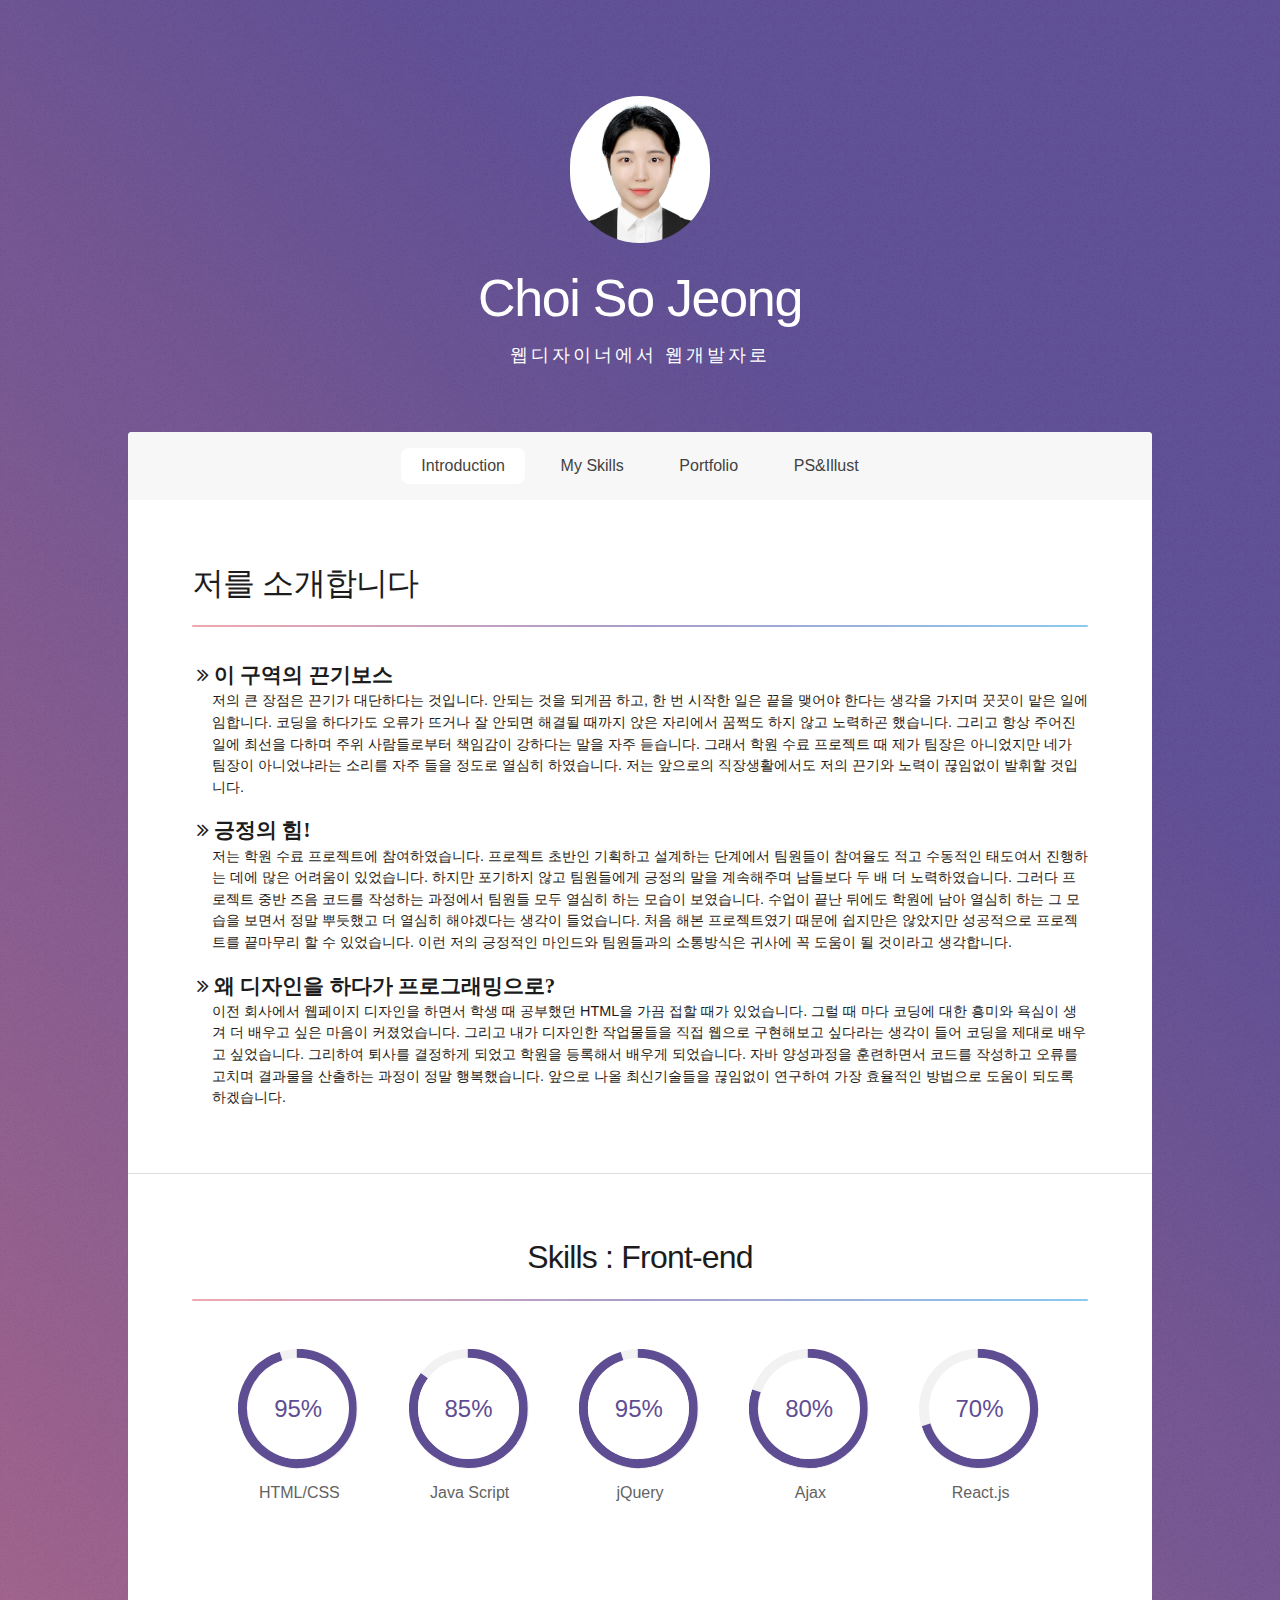
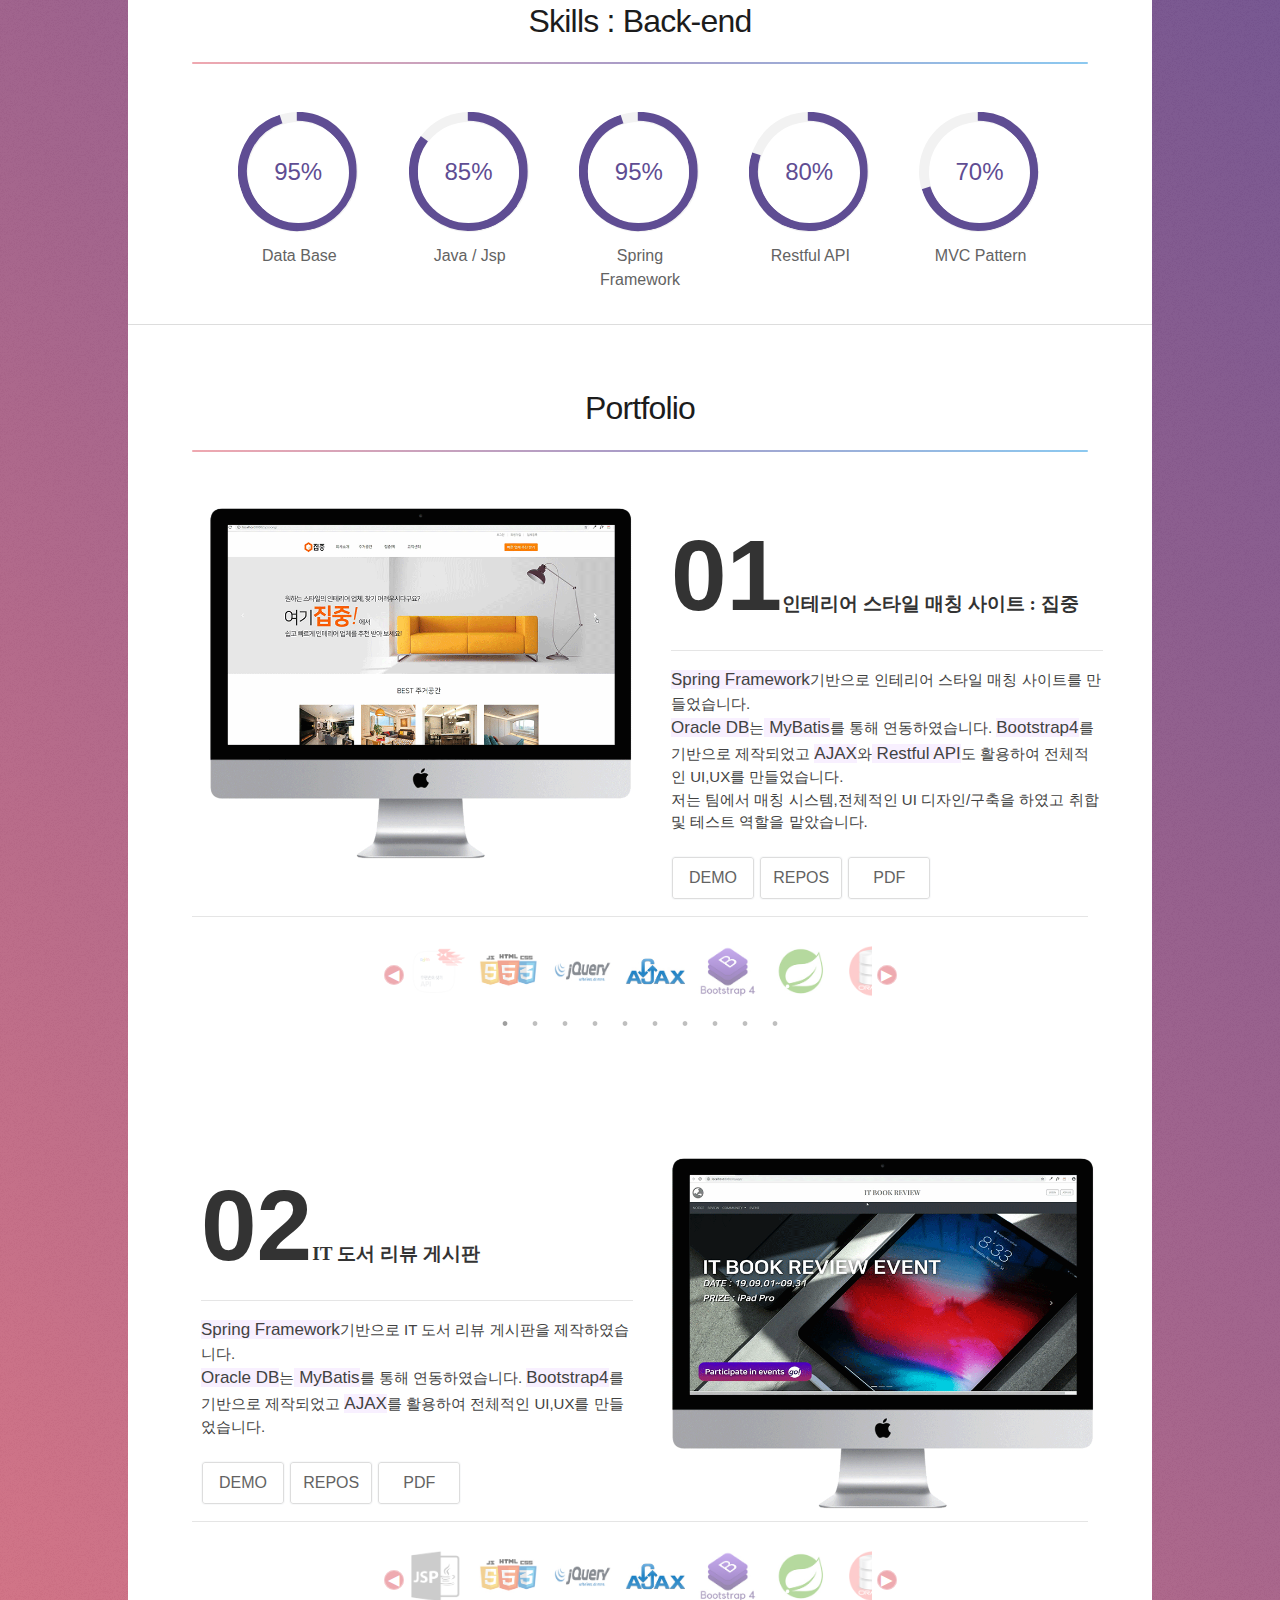
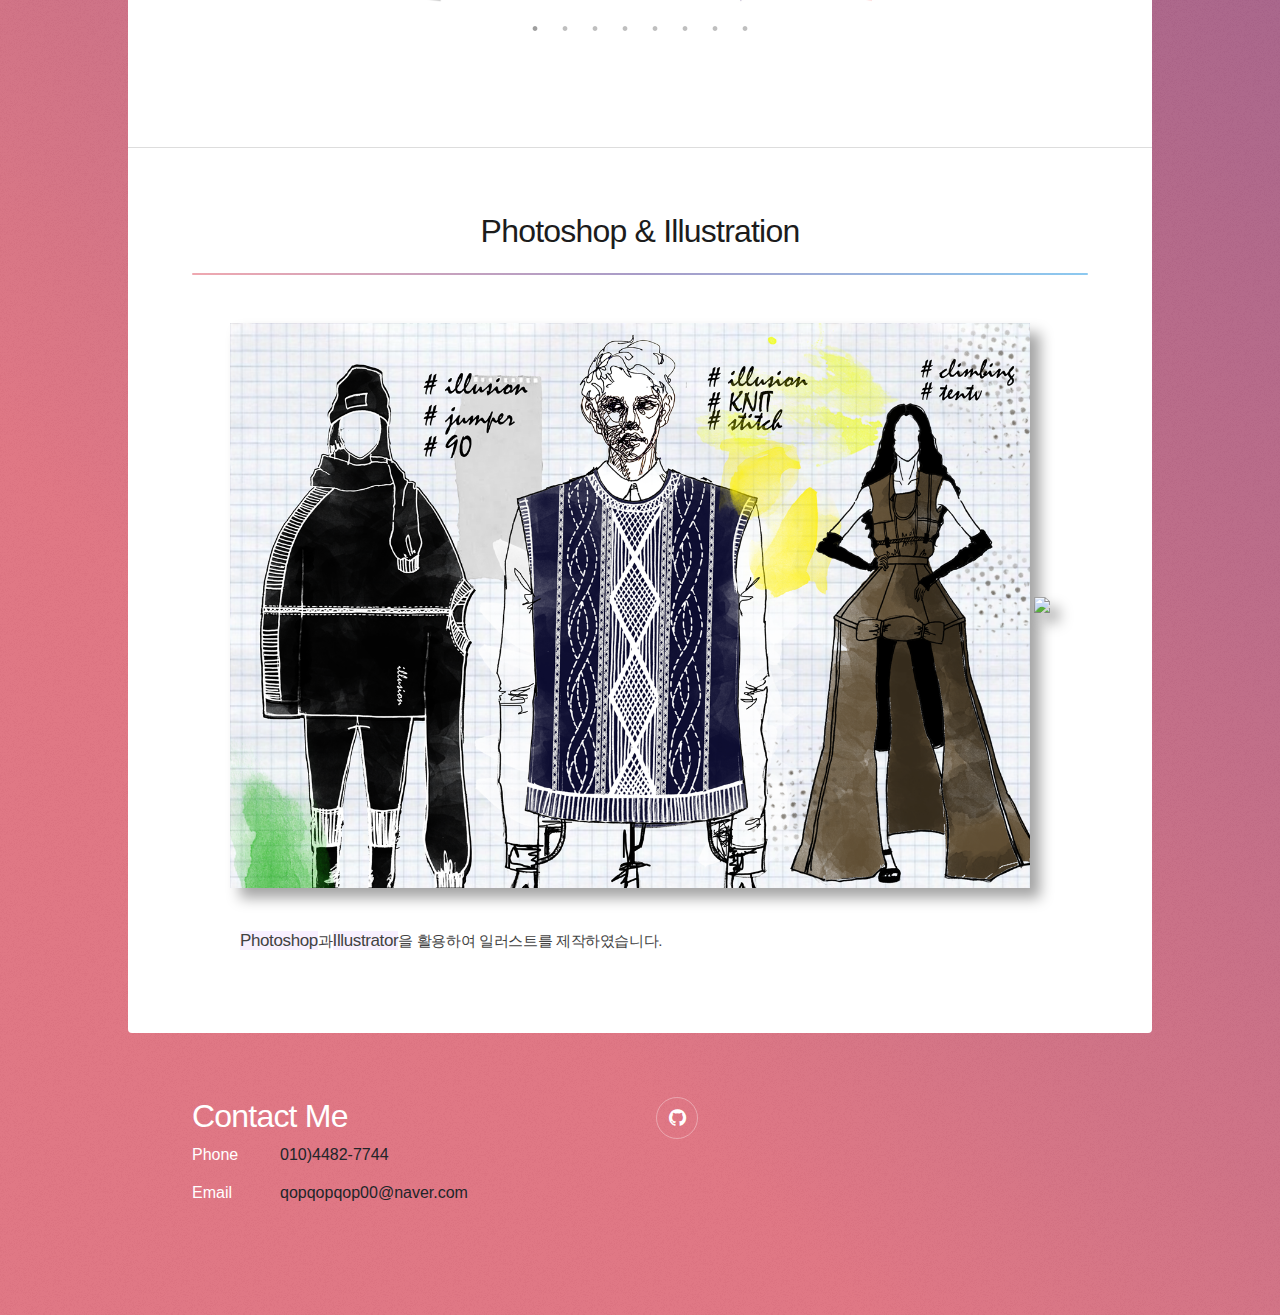
==== index.html @ e47fe2d4 "Update index.html" ====
<!DOCTYPE HTML>
<html>
	<head>
		<title>CSJ : Portfolio</title>
		<meta charset="utf-8" />
		<meta name="viewport" content="width=device-width, initial-scale=1" />
		<link rel="stylesheet" href="assets/css/main.css" />
		<link rel="stylesheet" href="assets/css/circle.css" />
	    <link rel="stylesheet" type="text/css" href="https://maxcdn.bootstrapcdn.com/font-awesome/4.7.0/css/font-awesome.min.css">
		<link rel="stylesheet" href="css/bootstrap/bootstrap.css"><link rel="stylesheet" href="https://stackpath.bootstrapcdn.com/bootstrap/4.3.1/css/bootstrap.min.css">
	</head>
	<!-- Scripts -->
		<script src="assets/js/jquery.min.js"></script>
		<script src="assets/js/jquery.scrollex.min.js"></script>
		<script src="assets/js/jquery.scrolly.min.js"></script>
		<script src="assets/js/skel.min.js"></script>
		<script src="assets/js/util.js"></script>
		<script src="assets/js/main.js"></script>
  <link rel="stylesheet" type="text/css" href="assets/css/slick.css">
  <link rel="stylesheet" type="text/css" href="assets/css/slick-theme.css">
   <script src="assets/js/slick.js" type="text/javascript" charset="utf-8"></script>
	<style type="text/css">
    html, body {
      margin: 0;
      padding: 0;
    }

    * {
      box-sizing: border-box;
    }

    .slider {
        width: 50%;
        margin: 100px auto;
    }

    .slick-slide {
      margin: 0px 20px;
    }

    .slick-slide img {
      width: 100%;
    }

    .slick-prev:before,
    .slick-next:before {
      color: black;
    }


    .slick-slide {
      transition: all ease-in-out .3s;
      opacity: .2;
    }
    
    .slick-active {
      opacity: .5;
    }

    .slick-current {
      opacity: 1;
    }
  </style>
	  <script type="text/javascript">
    $(document).on('ready', function() {
      $(".center").slick({
        dots: true,
        infinite: true,
        centerMode: true,
        slidesToShow: 5,
        slidesToScroll: 3
      });
    
    });
</script>
	
	<body>

            <div class="clearfix">

               
			</div>
		<!-- Wrapper -->
			<div id="wrapper">
				<!-- Header -->
					<header id="header" class="alt">
						<span class="logo"><img src="images/sojeong3.jpg" alt="" /></span>
						<h1>Choi So Jeong</h1>
						<p>웹디자이너에서 웹개발자로</p>
						
					</header>

				<!-- Nav -->
					<nav id="nav">
						<ul>
							<li><a href="#intro" class="active" style="color:#424242">Introduction</a></li>
							<li><a href="#first" style="color:#424242">My Skills</a></li>
							<li><a href="#second" style="color:#424242">Portfolio</a></li>
							<li><a href="#cta" style="color:#424242">PS&Illust</a></li>
						</ul>
					</nav>

				<!-- Main -->
					<div id="main">

						<!-- Introduction -->
							<section id="intro" class="main">
								<div class="spotlight">
									<div class="content">
										<header class="major">
											<h2>저를 소개합니다</h2>
										</header>
										
								    <span><i class="fa fa-angle-double-right"></i> 이 구역의 끈기보스</span>
										<p>저의 큰 장점은 끈기가 대단하다는 것입니다. 안되는 것을 되게끔 하고, 한 번 시작한 일은 끝을 맺어야 한다는 생각을 가지며 꿋꿋이 맡은 일에 임합니다. 코딩을 하다가도 오류가 뜨거나 잘 안되면 해결될 때까지
										앉은 자리에서 꿈쩍도 하지 않고 노력하곤 했습니다. 그리고 항상 주어진 일에 최선을 다하며 주위 사람들로부터 책임감이 강하다는 말을 자주 듣습니다. 그래서 학원 수료 프로젝트 때 제가 팀장은 아니었지만
										네가 팀장이 아니었냐라는 소리를 자주 들을 정도로 열심히 하였습니다. 저는 앞으로의 직장생활에서도 저의 끈기와 노력이 끊임없이 발휘할 것입니다. </p>
								  	<span><i class="fa fa-angle-double-right"></i> 긍정의 힘!</span>
										<p>저는 학원 수료 프로젝트에 참여하였습니다. 프로젝트 초반인 기획하고 설계하는 단계에서 팀원들이 참여율도 적고 수동적인 태도여서 진행하는 데에 많은 어려움이 있었습니다.
										   하지만 포기하지 않고 팀원들에게 긍정의 말을 계속해주며 남들보다 두 배 더 노력하였습니다. 그러다 프로젝트 중반 즈음 코드를 작성하는 과정에서 팀원들 모두 열심히 하는 모습이 보였습니다.
										   수업이 끝난 뒤에도 학원에 남아 열심히 하는 그 모습을 보면서 정말 뿌듯했고 더 열심히 해야겠다는 생각이 들었습니다. 처음 해본 프로젝트였기 때문에 쉽지만은 않았지만 성공적으로 프로젝트를 끝마무리 할 수 있었습니다.
										   이런 저의 긍정적인 마인드와 팀원들과의 소통방식은 귀사에 꼭 도움이 될 것이라고 생각합니다.</p>
				
										<span><i class="fa fa-angle-double-right"></i> 왜 디자인을 하다가 프로그래밍으로?</span>
										<p>이전 회사에서 웹페이지 디자인을 하면서 학생 때 공부했던 HTML을 가끔 접할 때가 있었습니다. 그럴 때 마다 코딩에 대한 흥미와 욕심이 생겨 더 배우고 싶은 마음이 커졌었습니다.
										그리고 내가 디자인한 작업물들을 직접 웹으로 구현해보고 싶다라는 생각이 들어 코딩을 제대로 배우고 싶었습니다. 그리하여 퇴사를 결정하게 되었고 학원을 등록해서 배우게 되었습니다.
										자바 양성과정을 훈련하면서 코드를 작성하고 오류를 고치며 결과물을 산출하는 과정이 정말 행복했습니다. 앞으로 나올 최신기술들을 끊임없이 연구하여 가장 효율적인 방법으로 도움이 되도록 하겠습니다.
										</p>
									</div>
<!-- 									<span class="image"><img src="images/pic01.jpg" alt="" /></span> -->
								</div>
							</section>

						<!-- First Section -->
							<section id="first" class="main">
								<header class="major align-center">
									<h2>Skills : Front-end</h2>
								</header>
								<div class="row justify-content-center">
								<div class="col-2 text-align-center px-3 mx-2">
								  <div class="c100 p95 big" >
						                  <span>95%</span>
						                    <div class="slice">
						                        <div class="bar"></div>
						                        <div class="fill"></div>
						                    </div>					                  
						         </div>
						             <div class="text-center">HTML/CSS</div>
								</div>
								<div class="col-2 text-align-center px-3 mx-2">
								  <div class="c100 p85 big" >
						                  <span>85%</span>
						                    <div class="slice">
						                        <div class="bar"></div>
						                        <div class="fill"></div>
						                    </div>					                  
						         </div>
						             <div class="text-center">Java Script</div>
								</div>
								<div class="col-2 text-align-center px-3 mx-2">
								  <div class="c100 p95 big" >
						                  <span>95%</span>
						                    <div class="slice">
						                        <div class="bar"></div>
						                        <div class="fill"></div>
						                    </div>					                  
						         </div>
						             <div class="text-center">jQuery</div>
								</div>
								<div class="col-2 text-align-center px-3 mx-2">
								  <div class="c100 p80 big" >
						                  <span>80%</span>
						                    <div class="slice">
						                        <div class="bar"></div>
						                        <div class="fill"></div>
						                    </div>					                  
						         </div>
						             <div class="text-center">Ajax</div>
								</div>
								<div class="col-2 text-align-center px-3 mx-2">
								  <div class="c100 p70 big" >
						                  <span>70%</span>
						                    <div class="slice">
						                        <div class="bar"></div>
						                        <div class="fill"></div>
						                    </div>					                  
						         </div>
						             <div class="text-center">React.js</div>
								</div>
								
								</div>
								
								<div class="row my-5 "></div>
								<header class="major align-center">
									<h2>Skills : Back-end</h2>
								</header>
								<div class="row justify-content-center">
								<div class="col-2 text-align-center px-3 mx-2">
								  <div class="c100 p95 big" >
						                  <span>95%</span>
						                    <div class="slice">
						                        <div class="bar"></div>
						                        <div class="fill"></div>
						                    </div>					                  
						         </div>
						             <div class="text-center">Data Base</div>
								</div>
								<div class="col-2 text-align-center px-3 mx-2">
								  <div class="c100 p85 big" >
						                  <span>85%</span>
						                    <div class="slice">
						                        <div class="bar"></div>
						                        <div class="fill"></div>
						                    </div>					                  
						         </div>
						             <div class="text-center">Java / Jsp</div>
								</div>
								<div class="col-2 text-align-center px-3 mx-2">
								  <div class="c100 p95 big" >
						                  <span>95%</span>
						                    <div class="slice">
						                        <div class="bar"></div>
						                        <div class="fill"></div>
						                    </div>					                  
						         </div>
						             <div class="text-center">Spring Framework</div>
								</div>
								<div class="col-2 text-align-center px-3 mx-2">
								  <div class="c100 p80 big" >
						                  <span>80%</span>
						                    <div class="slice">
						                        <div class="bar"></div>
						                        <div class="fill"></div>
						                    </div>					                  
						         </div>
						             <div class="text-center">Restful API</div>
								</div>
								<div class="col-2 text-align-center px-3 mx-2">
								  <div class="c100 p70 big" >
						                  <span>70%</span>
						                    <div class="slice">
						                        <div class="bar"></div>
						                        <div class="fill"></div>
						                    </div>					                  
						         </div>
						             <div class="text-center">MVC Pattern</div>
								</div>
								
								</div>
								
							</section>

						<!-- Second Section -->
							<section id="second" class="main special">
								<header class="major">
									<h2>Portfolio</h2>
								</header>        
						         
						         <div class="row">
						         <div class="row">
						         <div class="col">
						         <img src="images/Portfolio1.gif" width="440px" alt="" /></div>
						         <div class="col portfolioText align-left">
						         <span>01</span><span class="portfolioText2">인테리어 스타일 매칭 사이트 : 집중</span>
						         <hr style="margin-top:0px;">
						         <p class ="portfolioCont"><span class="textBold">Spring Framework</span>기반으로 인테리어 스타일 매칭 사이트를 만들었습니다.<br>
						         <span class="textBold">Oracle DB</span>는<span class="textBold"> MyBatis</span>를 통해 연동하였습니다.
						         <span class="textBold">Bootstrap4</span>를 기반으로 제작되었고 <span class="textBold">AJAX</span>와<span class="textBold"> Restful API</span>도 활용하여 전체적인 UI,UX를 만들었습니다.<br>
						                    저는 팀에서 매칭 시스템,전체적인 UI 디자인/구축을 하였고  취합 및 테스트 역할을 맡았습니다.<br>
						         <br> 
								<button type="button" onclick="location.href=' https://youtu.be/pJAXgIZ5BS0' "  class="btn btn-light portBtn">DEMO</button>
								<button type="button" onclick="location.href=' https://github.com/vegetable4482/project' " class="btn btn-light portBtn">REPOS</button>
								<button type="button" onclick="location.href=' https://github.com/vegetable4482/project/tree/master/document' " class="btn btn-light portBtn">PDF</button>
						         </p>
						         </div>
						         </div>
						         </div> 
							<hr class="m-0 p-0">
						         <div class="row" style="height:90px;">
						<section class="center slider my-4 p-0">
						    <div class="sliderimg">
						      <img src="images/skills/AJAX.jpg">
						    </div>
						    <div class="sliderimg">
						      <img src="images/skills/Bootstrap.jpg">
						    </div>
						    <div class="sliderimg">
						      <img src="images/skills/spring.jpg">
						    </div>
						    <div class="sliderimg">
						      <img src="images/skills/orcle.jpg">
						    </div>
						    <div class="sliderimg">
						      <img src="images/skills/myBatis.jpg">
						    </div>
						    <div class="sliderimg">
						      <img src="images/skills/jsp.jpg">
						    </div>
						    <div class="sliderimg">
						      <img src="images/skills/date.jpg">
						    </div>
						    <div class="sliderimg">
						      <img src="images/skills/daum.jpg">
						    </div>
						    <div class="sliderimg">
						      <img src="images/skills/JHC.jpg">
						    </div>
						    <div class="sliderimg">
						      <img src="images/skills/jQuery.jpg">
						    </div>
						  </section>
							      </div>
							     
							      <div class="my-5 py-4"></div>
							      
						         <div class="row">
						         <div class="row">
						         <div class="col portfolioText align-left">
						         <span>02</span><span class="portfolioText2">IT 도서 리뷰 게시판</span>
						         <hr style="margin-top:0px;">
						         <p class ="portfolioCont"><span class="textBold">Spring Framework</span>기반으로 IT 도서 리뷰 게시판을 제작하였습니다.<br>
						         <span class="textBold">Oracle DB</span>는<span class="textBold"> MyBatis</span>를 통해 연동하였습니다.
						         <span class="textBold">Bootstrap4</span>를 기반으로 제작되었고 <span class="textBold">AJAX</span>를 활용하여 전체적인 UI,UX를 만들었습니다.<br>
						         <br> 
								<button type="button" onclick="location.href='https://youtu.be/cdTZ6Ydhq3U' "  class="btn btn-light portBtn">DEMO</button>
								<button type="button" class="btn btn-light portBtn">REPOS</button>
								<button type="button" class="btn btn-light portBtn">PDF</button>
						         </p>
						         
						         </div>
						            <div class="col">
						         <img src="images/Portfolio2.gif" width="440px" alt="" /></div>
						         </div>
						         </div> 
							<hr class="m-0 p-0">
						            <div class="row" style="height:90px;">
						<section class="center slider my-4 p-0">
						    <div class="sliderimg">
						      <img src="images/skills/AJAX.jpg">
						    </div>
						    <div class="sliderimg">
						      <img src="images/skills/Bootstrap.jpg">
						    </div>
						    <div class="sliderimg">
						      <img src="images/skills/spring.jpg">
						    </div>
						    <div class="sliderimg">
						      <img src="images/skills/orcle.jpg">
						    </div>
						    <div class="sliderimg">
						      <img src="images/skills/myBatis.jpg">
						    </div>
						    <div class="sliderimg">
						      <img src="images/skills/jsp.jpg">
						    </div>
						    <div class="sliderimg">
						      <img src="images/skills/JHC.jpg">
						    </div>
						    <div class="sliderimg">
						      <img src="images/skills/jQuery.jpg">
						    </div>
						  </section>
							      </div>
						      <div class="my-5 py-1"></div>
						 
							</section>

						<!-- Get Started -->
							<section id="cta" class="main special">
								<header class="major">
									<h2>Photoshop & Illustration</h2>
									
									<img src="images/illustration1.png" class="my-3" width="800px;" style="filter: drop-shadow(10px 10px 7px #A4A4A4);">
									<img src="images/illustration2.png" class="my-3" width="800px;" style="filter: drop-shadow(10px 10px 7px #A4A4A4);">
									<!-- <img src="images/illustration3.jpg" class="my-3 mx-2" width="390px;" style="filter: drop-shadow(10px 10px 7px #A4A4A4);"> -->
									<!-- <img src="images/illustration4.jpg" class="my-3 mx-2" width="390px;" style="filter: drop-shadow(10px 10px 7px #A4A4A4);"> -->
								 <p class ="portfolioCont my-4 mx-5 align-left" style="font-size:15px;"><span class="textBold">Photoshop</span>과<span class="textBold">Illustrator</span>을 활용하여 일러스트를 제작하였습니다.
						       	</p>
								</header>
							</section>

					</div>

				<!-- Footer -->
					<footer id="footer">
					<!-- 	<section>
							<h2>감사의 말씀</h2>
							<p>Sed lorem ipsum dolor sit amet et nullam consequat feugiat consequat magna adipiscing tempus etiam dolore veroeros. eget dapibus mauris. Cras aliquet, nisl ut viverra sollicitudin, ligula erat egestas velit, vitae tincidunt odio.</p>
							<ul class="actions">
								<li><a href="#l" class="button">TOP</a></li>
							</ul>
						</section> -->
						<section>
							<h2>Contact Me</h2>
							<dl class="alt">
								<dt>Phone</dt>
								<dd>010)4482-7744</dd>
								<dt>Email</dt>
								<dd>qopqopqop00@naver.com</dd>
							</dl>
						</section>
						<section>
							<ul class="icons">
								<!-- <li><a href="#" class="icon fa-twitter alt"><span class="label">Twitter</span></a></li> -->
								<!-- <li><a href="#" class="icon fa-facebook alt"><span class="label">Facebook</span></a></li> -->
								<!-- <li><a href="#" class="icon fa-instagram alt"><span class="label">Instagram</span></a></li> -->
								<li><a href="https://github.com/vegetable4482" class="icon fa-github alt"><span class="label">GitHub</span></a></li>
								<!-- <li><a href="#" class="icon fa-dribbble alt"><span class="label">Dribbble</span></a></li> -->
							</ul>
						
						</section>
					</footer>

			</div>


	

	</body>
</html>
---- assets/css/main.css ----
@import url(font-awesome.min.css);
@import "https://fonts.googleapis.com/css?family=Source+Sans+Pro:300,400";
<link href="https://fonts.googleapis.com/css?family=Lily+Script+One|Nanum+Gothic&display=swap" rel="stylesheet">
<link rel="stylesheet" type="text/css" href="https://cdn.jsdelivr.net/gh/moonspam/NanumBarunGothic@1.0/nanumbarungothicsubset.css">


/*
	Stellar by HTML5 UP
	html5up.net | @ajlkn
	Free for personal and commercial use under the CCA 3.0 license (html5up.net/license)
*/

/* Reset */
	
		
	html, body, div, span, applet, object, iframe, h1, h2, h3, h4, h5, h6, p, blockquote, pre, a, abbr, acronym, address, big, cite, code, del, dfn, em, img, ins, kbd, q, s, samp, small, strike, strong, sub, sup, tt, var, b, u, i, center, dl, dt, dd, ol, ul, li, fieldset, form, label, legend, table, caption, tbody, tfoot, thead, tr, th, td, article, aside, canvas, details, embed, figure, figcaption, footer, header, hgroup, menu, nav, output, ruby, section, summary, time, mark, audio, video {
		margin: 0;
		padding: 0;
		border: 0;
		font-size: 100%;
		font: inherit;
		vertical-align: baseline;
	}

	article, aside, details, figcaption, figure, footer, header, hgroup, menu, nav, section {
		display: block;
	}

	body {
		line-height: 1;
	}
	ol, ul {
		list-style: none;
	}

	blockquote, q {
		quotes: none;
	}

	blockquote:before, blockquote:after, q:before, q:after {
		content: '';
		content: none;
	}

	table {
		border-collapse: collapse;
		border-spacing: 0;
	}

	body {
		-webkit-text-size-adjust: none;
	}

/* Box Model */

	*, *:before, *:after {
		-moz-box-sizing: border-box;
		-webkit-box-sizing: border-box;
		box-sizing: border-box;
	}

/* Grid */

	.row {
		border-bottom: solid 1px transparent;
		-moz-box-sizing: border-box;
		-webkit-box-sizing: border-box;
		box-sizing: border-box;
	}

	.row > * {
		float: left;
		-moz-box-sizing: border-box;
		-webkit-box-sizing: border-box;
		box-sizing: border-box;
	}

	.row:after, .row:before {
		content: '';
		display: block;
		clear: both;
		height: 0;
	}

	.row.uniform > * > :first-child {
		margin-top: 0;
	}

	.row.uniform > * > :last-child {
		margin-bottom: 0;
	}

	.row.\30 \25 > * {
		padding: 0 0 0 0em;
	}

	.row.\30 \25 {
		margin: 0 0 -1px 0em;
	}

	.row.uniform.\30 \25 > * {
		padding: 0em 0 0 0em;
	}

	.row.uniform.\30 \25 {
		margin: 0em 0 -1px 0em;
	}

	.row > * {
		padding: 0 0 0 1.5em;
	}

	.row {
		margin: 0 0 -1px -1.5em;
	}

	.row.uniform > * {
		padding: 1.5em 0 0 1.5em;
	}

	.row.uniform {
		margin: -1.5em 0 -1px -1.5em;
	}

	.row.\32 00\25 > * {
		padding: 0 0 0 3em;
	}

	.row.\32 00\25 {
		margin: 0 0 -1px -3em;
	}

	.row.uniform.\32 00\25 > * {
		padding: 3em 0 0 3em;
	}

	.row.uniform.\32 00\25 {
		margin: -3em 0 -1px -3em;
	}

	.row.\31 50\25 > * {
		padding: 0 0 0 2.25em;
	}

	.row.\31 50\25 {
		margin: 0 0 -1px -2.25em;
	}

	.row.uniform.\31 50\25 > * {
		padding: 2.25em 0 0 2.25em;
	}

	.row.uniform.\31 50\25 {
		margin: -2.25em 0 -1px -2.25em;
	}

	.row.\35 0\25 > * {
		padding: 0 0 0 0.75em;
	}

	.row.\35 0\25 {
		margin: 0 0 -1px -0.75em;
	}

	.row.uniform.\35 0\25 > * {
		padding: 0.75em 0 0 0.75em;
	}

	.row.uniform.\35 0\25 {
		margin: -0.75em 0 -1px -0.75em;
	}

	.row.\32 5\25 > * {
		padding: 0 0 0 0.375em;
	}

	.row.\32 5\25 {
		margin: 0 0 -1px -0.375em;
	}

	.row.uniform.\32 5\25 > * {
		padding: 0.375em 0 0 0.375em;
	}

	.row.uniform.\32 5\25 {
		margin: -0.375em 0 -1px -0.375em;
	}

	.\31 2u, .\31 2u\24 {
		width: 100%;
		clear: none;
		margin-left: 0;
	}

	.\31 1u, .\31 1u\24 {
		width: 91.6666666667%;
		clear: none;
		margin-left: 0;
	}

	.\31 0u, .\31 0u\24 {
		width: 83.3333333333%;
		clear: none;
		margin-left: 0;
	}

	.\39 u, .\39 u\24 {
		width: 75%;
		clear: none;
		margin-left: 0;
	}

	.\38 u, .\38 u\24 {
		width: 66.6666666667%;
		clear: none;
		margin-left: 0;
	}

	.\37 u, .\37 u\24 {
		width: 58.3333333333%;
		clear: none;
		margin-left: 0;
	}

	.\36 u, .\36 u\24 {
		width: 50%;
		clear: none;
		margin-left: 0;
	}

	.\35 u, .\35 u\24 {
		width: 41.6666666667%;
		clear: none;
		margin-left: 0;
	}

	.\34 u, .\34 u\24 {
		width: 33.3333333333%;
		clear: none;
		margin-left: 0;
	}

	.\33 u, .\33 u\24 {
		width: 25%;
		clear: none;
		margin-left: 0;
	}

	.\32 u, .\32 u\24 {
		width: 16.6666666667%;
		clear: none;
		margin-left: 0;
	}

	.\31 u, .\31 u\24 {
		width: 8.3333333333%;
		clear: none;
		margin-left: 0;
	}

	.\31 2u\24 + *,
	.\31 1u\24 + *,
	.\31 0u\24 + *,
	.\39 u\24 + *,
	.\38 u\24 + *,
	.\37 u\24 + *,
	.\36 u\24 + *,
	.\35 u\24 + *,
	.\34 u\24 + *,
	.\33 u\24 + *,
	.\32 u\24 + *,
	.\31 u\24 + * {
		clear: left;
	}

	.\-11u {
		margin-left: 91.66667%;
	}

	.\-10u {
		margin-left: 83.33333%;
	}

	.\-9u {
		margin-left: 75%;
	}

	.\-8u {
		margin-left: 66.66667%;
	}

	.\-7u {
		margin-left: 58.33333%;
	}

	.\-6u {
		margin-left: 50%;
	}

	.\-5u {
		margin-left: 41.66667%;
	}

	.\-4u {
		margin-left: 33.33333%;
	}

	.\-3u {
		margin-left: 25%;
	}

	.\-2u {
		margin-left: 16.66667%;
	}

	.\-1u {
		margin-left: 8.33333%;
	}

	@media screen and (max-width: 1680px) {

		.row > * {
			padding: 0 0 0 1.5em;
		}

		.row {
			margin: 0 0 -1px -1.5em;
		}

		.row.uniform > * {
			padding: 1.5em 0 0 1.5em;
		}

		.row.uniform {
			margin: -1.5em 0 -1px -1.5em;
		}

		.row.\32 00\25 > * {
			padding: 0 0 0 3em;
		}

		.row.\32 00\25 {
			margin: 0 0 -1px -3em;
		}

		.row.uniform.\32 00\25 > * {
			padding: 3em 0 0 3em;
		}

		.row.uniform.\32 00\25 {
			margin: -3em 0 -1px -3em;
		}

		.row.\31 50\25 > * {
			padding: 0 0 0 2.25em;
		}

		.row.\31 50\25 {
			margin: 0 0 -1px -2.25em;
		}

		.row.uniform.\31 50\25 > * {
			padding: 2.25em 0 0 2.25em;
		}

		.row.uniform.\31 50\25 {
			margin: -2.25em 0 -1px -2.25em;
		}

		.row.\35 0\25 > * {
			padding: 0 0 0 0.75em;
		}

		.row.\35 0\25 {
			margin: 0 0 -1px -0.75em;
		}

		.row.uniform.\35 0\25 > * {
			padding: 0.75em 0 0 0.75em;
		}

		.row.uniform.\35 0\25 {
			margin: -0.75em 0 -1px -0.75em;
		}

		.row.\32 5\25 > * {
			padding: 0 0 0 0.375em;
		}

		.row.\32 5\25 {
			margin: 0 0 -1px -0.375em;
		}

		.row.uniform.\32 5\25 > * {
			padding: 0.375em 0 0 0.375em;
		}

		.row.uniform.\32 5\25 {
			margin: -0.375em 0 -1px -0.375em;
		}

		.\31 2u\28xlarge\29, .\31 2u\24\28xlarge\29 {
			width: 100%;
			clear: none;
			margin-left: 0;
		}

		.\31 1u\28xlarge\29, .\31 1u\24\28xlarge\29 {
			width: 91.6666666667%;
			clear: none;
			margin-left: 0;
		}

		.\31 0u\28xlarge\29, .\31 0u\24\28xlarge\29 {
			width: 83.3333333333%;
			clear: none;
			margin-left: 0;
		}

		.\39 u\28xlarge\29, .\39 u\24\28xlarge\29 {
			width: 75%;
			clear: none;
			margin-left: 0;
		}

		.\38 u\28xlarge\29, .\38 u\24\28xlarge\29 {
			width: 66.6666666667%;
			clear: none;
			margin-left: 0;
		}

		.\37 u\28xlarge\29, .\37 u\24\28xlarge\29 {
			width: 58.3333333333%;
			clear: none;
			margin-left: 0;
		}

		.\36 u\28xlarge\29, .\36 u\24\28xlarge\29 {
			width: 50%;
			clear: none;
			margin-left: 0;
		}

		.\35 u\28xlarge\29, .\35 u\24\28xlarge\29 {
			width: 41.6666666667%;
			clear: none;
			margin-left: 0;
		}

		.\34 u\28xlarge\29, .\34 u\24\28xlarge\29 {
			width: 33.3333333333%;
			clear: none;
			margin-left: 0;
		}

		.\33 u\28xlarge\29, .\33 u\24\28xlarge\29 {
			width: 25%;
			clear: none;
			margin-left: 0;
		}

		.\32 u\28xlarge\29, .\32 u\24\28xlarge\29 {
			width: 16.6666666667%;
			clear: none;
			margin-left: 0;
		}

		.\31 u\28xlarge\29, .\31 u\24\28xlarge\29 {
			width: 8.3333333333%;
			clear: none;
			margin-left: 0;
		}

		.\31 2u\24\28xlarge\29 + *,
		.\31 1u\24\28xlarge\29 + *,
		.\31 0u\24\28xlarge\29 + *,
		.\39 u\24\28xlarge\29 + *,
		.\38 u\24\28xlarge\29 + *,
		.\37 u\24\28xlarge\29 + *,
		.\36 u\24\28xlarge\29 + *,
		.\35 u\24\28xlarge\29 + *,
		.\34 u\24\28xlarge\29 + *,
		.\33 u\24\28xlarge\29 + *,
		.\32 u\24\28xlarge\29 + *,
		.\31 u\24\28xlarge\29 + * {
			clear: left;
		}

		.\-11u\28xlarge\29 {
			margin-left: 91.66667%;
		}

		.\-10u\28xlarge\29 {
			margin-left: 83.33333%;
		}

		.\-9u\28xlarge\29 {
			margin-left: 75%;
		}

		.\-8u\28xlarge\29 {
			margin-left: 66.66667%;
		}

		.\-7u\28xlarge\29 {
			margin-left: 58.33333%;
		}

		.\-6u\28xlarge\29 {
			margin-left: 50%;
		}

		.\-5u\28xlarge\29 {
			margin-left: 41.66667%;
		}

		.\-4u\28xlarge\29 {
			margin-left: 33.33333%;
		}

		.\-3u\28xlarge\29 {
			margin-left: 25%;
		}

		.\-2u\28xlarge\29 {
			margin-left: 16.66667%;
		}

		.\-1u\28xlarge\29 {
			margin-left: 8.33333%;
		}

	}

	@media screen and (max-width: 1280px) {

		.row > * {
			padding: 0 0 0 1.5em;
		}

		.row {
			margin: 0 0 -1px -1.5em;
		}

		.row.uniform > * {
			padding: 1.5em 0 0 1.5em;
		}

		.row.uniform {
			margin: -1.5em 0 -1px -1.5em;
		}

		.row.\32 00\25 > * {
			padding: 0 0 0 3em;
		}

		.row.\32 00\25 {
			margin: 0 0 -1px -3em;
		}

		.row.uniform.\32 00\25 > * {
			padding: 3em 0 0 3em;
		}

		.row.uniform.\32 00\25 {
			margin: -3em 0 -1px -3em;
		}

		.row.\31 50\25 > * {
			padding: 0 0 0 2.25em;
		}

		.row.\31 50\25 {
			margin: 0 0 -1px -2.25em;
		}

		.row.uniform.\31 50\25 > * {
			padding: 2.25em 0 0 2.25em;
		}

		.row.uniform.\31 50\25 {
			margin: -2.25em 0 -1px -2.25em;
		}

		.row.\35 0\25 > * {
			padding: 0 0 0 0.75em;
		}

		.row.\35 0\25 {
			margin: 0 0 -1px -0.75em;
		}

		.row.uniform.\35 0\25 > * {
			padding: 0.75em 0 0 0.75em;
		}

		.row.uniform.\35 0\25 {
			margin: -0.75em 0 -1px -0.75em;
		}

		.row.\32 5\25 > * {
			padding: 0 0 0 0.375em;
		}

		.row.\32 5\25 {
			margin: 0 0 -1px -0.375em;
		}

		.row.uniform.\32 5\25 > * {
			padding: 0.375em 0 0 0.375em;
		}

		.row.uniform.\32 5\25 {
			margin: -0.375em 0 -1px -0.375em;
		}

		.\31 2u\28large\29, .\31 2u\24\28large\29 {
			width: 100%;
			clear: none;
			margin-left: 0;
		}

		.\31 1u\28large\29, .\31 1u\24\28large\29 {
			width: 91.6666666667%;
			clear: none;
			margin-left: 0;
		}

		.\31 0u\28large\29, .\31 0u\24\28large\29 {
			width: 83.3333333333%;
			clear: none;
			margin-left: 0;
		}

		.\39 u\28large\29, .\39 u\24\28large\29 {
			width: 75%;
			clear: none;
			margin-left: 0;
		}

		.\38 u\28large\29, .\38 u\24\28large\29 {
			width: 66.6666666667%;
			clear: none;
			margin-left: 0;
		}

		.\37 u\28large\29, .\37 u\24\28large\29 {
			width: 58.3333333333%;
			clear: none;
			margin-left: 0;
		}

		.\36 u\28large\29, .\36 u\24\28large\29 {
			width: 50%;
			clear: none;
			margin-left: 0;
		}

		.\35 u\28large\29, .\35 u\24\28large\29 {
			width: 41.6666666667%;
			clear: none;
			margin-left: 0;
		}

		.\34 u\28large\29, .\34 u\24\28large\29 {
			width: 33.3333333333%;
			clear: none;
			margin-left: 0;
		}

		.\33 u\28large\29, .\33 u\24\28large\29 {
			width: 25%;
			clear: none;
			margin-left: 0;
		}

		.\32 u\28large\29, .\32 u\24\28large\29 {
			width: 16.6666666667%;
			clear: none;
			margin-left: 0;
		}

		.\31 u\28large\29, .\31 u\24\28large\29 {
			width: 8.3333333333%;
			clear: none;
			margin-left: 0;
		}

		.\31 2u\24\28large\29 + *,
		.\31 1u\24\28large\29 + *,
		.\31 0u\24\28large\29 + *,
		.\39 u\24\28large\29 + *,
		.\38 u\24\28large\29 + *,
		.\37 u\24\28large\29 + *,
		.\36 u\24\28large\29 + *,
		.\35 u\24\28large\29 + *,
		.\34 u\24\28large\29 + *,
		.\33 u\24\28large\29 + *,
		.\32 u\24\28large\29 + *,
		.\31 u\24\28large\29 + * {
			clear: left;
		}

		.\-11u\28large\29 {
			margin-left: 91.66667%;
		}

		.\-10u\28large\29 {
			margin-left: 83.33333%;
		}

		.\-9u\28large\29 {
			margin-left: 75%;
		}

		.\-8u\28large\29 {
			margin-left: 66.66667%;
		}

		.\-7u\28large\29 {
			margin-left: 58.33333%;
		}

		.\-6u\28large\29 {
			margin-left: 50%;
		}

		.\-5u\28large\29 {
			margin-left: 41.66667%;
		}

		.\-4u\28large\29 {
			margin-left: 33.33333%;
		}

		.\-3u\28large\29 {
			margin-left: 25%;
		}

		.\-2u\28large\29 {
			margin-left: 16.66667%;
		}

		.\-1u\28large\29 {
			margin-left: 8.33333%;
		}

	}

	@media screen and (max-width: 980px) {

		.row > * {
			padding: 0 0 0 1.5em;
		}

		.row {
			margin: 0 0 -1px -1.5em;
		}

		.row.uniform > * {
			padding: 1.5em 0 0 1.5em;
		}

		.row.uniform {
			margin: -1.5em 0 -1px -1.5em;
		}

		.row.\32 00\25 > * {
			padding: 0 0 0 3em;
		}

		.row.\32 00\25 {
			margin: 0 0 -1px -3em;
		}

		.row.uniform.\32 00\25 > * {
			padding: 3em 0 0 3em;
		}

		.row.uniform.\32 00\25 {
			margin: -3em 0 -1px -3em;
		}

		.row.\31 50\25 > * {
			padding: 0 0 0 2.25em;
		}

		.row.\31 50\25 {
			margin: 0 0 -1px -2.25em;
		}

		.row.uniform.\31 50\25 > * {
			padding: 2.25em 0 0 2.25em;
		}

		.row.uniform.\31 50\25 {
			margin: -2.25em 0 -1px -2.25em;
		}

		.row.\35 0\25 > * {
			padding: 0 0 0 0.75em;
		}

		.row.\35 0\25 {
			margin: 0 0 -1px -0.75em;
		}

		.row.uniform.\35 0\25 > * {
			padding: 0.75em 0 0 0.75em;
		}

		.row.uniform.\35 0\25 {
			margin: -0.75em 0 -1px -0.75em;
		}

		.row.\32 5\25 > * {
			padding: 0 0 0 0.375em;
		}

		.row.\32 5\25 {
			margin: 0 0 -1px -0.375em;
		}

		.row.uniform.\32 5\25 > * {
			padding: 0.375em 0 0 0.375em;
		}

		.row.uniform.\32 5\25 {
			margin: -0.375em 0 -1px -0.375em;
		}

		.\31 2u\28medium\29, .\31 2u\24\28medium\29 {
			width: 100%;
			clear: none;
			margin-left: 0;
		}

		.\31 1u\28medium\29, .\31 1u\24\28medium\29 {
			width: 91.6666666667%;
			clear: none;
			margin-left: 0;
		}

		.\31 0u\28medium\29, .\31 0u\24\28medium\29 {
			width: 83.3333333333%;
			clear: none;
			margin-left: 0;
		}

		.\39 u\28medium\29, .\39 u\24\28medium\29 {
			width: 75%;
			clear: none;
			margin-left: 0;
		}

		.\38 u\28medium\29, .\38 u\24\28medium\29 {
			width: 66.6666666667%;
			clear: none;
			margin-left: 0;
		}

		.\37 u\28medium\29, .\37 u\24\28medium\29 {
			width: 58.3333333333%;
			clear: none;
			margin-left: 0;
		}

		.\36 u\28medium\29, .\36 u\24\28medium\29 {
			width: 50%;
			clear: none;
			margin-left: 0;
		}

		.\35 u\28medium\29, .\35 u\24\28medium\29 {
			width: 41.6666666667%;
			clear: none;
			margin-left: 0;
		}

		.\34 u\28medium\29, .\34 u\24\28medium\29 {
			width: 33.3333333333%;
			clear: none;
			margin-left: 0;
		}

		.\33 u\28medium\29, .\33 u\24\28medium\29 {
			width: 25%;
			clear: none;
			margin-left: 0;
		}

		.\32 u\28medium\29, .\32 u\24\28medium\29 {
			width: 16.6666666667%;
			clear: none;
			margin-left: 0;
		}

		.\31 u\28medium\29, .\31 u\24\28medium\29 {
			width: 8.3333333333%;
			clear: none;
			margin-left: 0;
		}

		.\31 2u\24\28medium\29 + *,
		.\31 1u\24\28medium\29 + *,
		.\31 0u\24\28medium\29 + *,
		.\39 u\24\28medium\29 + *,
		.\38 u\24\28medium\29 + *,
		.\37 u\24\28medium\29 + *,
		.\36 u\24\28medium\29 + *,
		.\35 u\24\28medium\29 + *,
		.\34 u\24\28medium\29 + *,
		.\33 u\24\28medium\29 + *,
		.\32 u\24\28medium\29 + *,
		.\31 u\24\28medium\29 + * {
			clear: left;
		}

		.\-11u\28medium\29 {
			margin-left: 91.66667%;
		}

		.\-10u\28medium\29 {
			margin-left: 83.33333%;
		}

		.\-9u\28medium\29 {
			margin-left: 75%;
		}

		.\-8u\28medium\29 {
			margin-left: 66.66667%;
		}

		.\-7u\28medium\29 {
			margin-left: 58.33333%;
		}

		.\-6u\28medium\29 {
			margin-left: 50%;
		}

		.\-5u\28medium\29 {
			margin-left: 41.66667%;
		}

		.\-4u\28medium\29 {
			margin-left: 33.33333%;
		}

		.\-3u\28medium\29 {
			margin-left: 25%;
		}

		.\-2u\28medium\29 {
			margin-left: 16.66667%;
		}

		.\-1u\28medium\29 {
			margin-left: 8.33333%;
		}

	}

	@media screen and (max-width: 736px) {

		.row > * {
			padding: 0 0 0 1em;
		}

		.row {
			margin: 0 0 -1px -1em;
		}

		.row.uniform > * {
			padding: 1em 0 0 1em;
		}

		.row.uniform {
			margin: -1em 0 -1px -1em;
		}

		.row.\32 00\25 > * {
			padding: 0 0 0 2em;
		}

		.row.\32 00\25 {
			margin: 0 0 -1px -2em;
		}

		.row.uniform.\32 00\25 > * {
			padding: 2em 0 0 2em;
		}

		.row.uniform.\32 00\25 {
			margin: -2em 0 -1px -2em;
		}

		.row.\31 50\25 > * {
			padding: 0 0 0 1.5em;
		}

		.row.\31 50\25 {
			margin: 0 0 -1px -1.5em;
		}

		.row.uniform.\31 50\25 > * {
			padding: 1.5em 0 0 1.5em;
		}

		.row.uniform.\31 50\25 {
			margin: -1.5em 0 -1px -1.5em;
		}

		.row.\35 0\25 > * {
			padding: 0 0 0 0.5em;
		}

		.row.\35 0\25 {
			margin: 0 0 -1px -0.5em;
		}

		.row.uniform.\35 0\25 > * {
			padding: 0.5em 0 0 0.5em;
		}

		.row.uniform.\35 0\25 {
			margin: -0.5em 0 -1px -0.5em;
		}

		.row.\32 5\25 > * {
			padding: 0 0 0 0.25em;
		}

		.row.\32 5\25 {
			margin: 0 0 -1px -0.25em;
		}

		.row.uniform.\32 5\25 > * {
			padding: 0.25em 0 0 0.25em;
		}

		.row.uniform.\32 5\25 {
			margin: -0.25em 0 -1px -0.25em;
		}

		.\31 2u\28small\29, .\31 2u\24\28small\29 {
			width: 100%;
			clear: none;
			margin-left: 0;
		}

		.\31 1u\28small\29, .\31 1u\24\28small\29 {
			width: 91.6666666667%;
			clear: none;
			margin-left: 0;
		}

		.\31 0u\28small\29, .\31 0u\24\28small\29 {
			width: 83.3333333333%;
			clear: none;
			margin-left: 0;
		}

		.\39 u\28small\29, .\39 u\24\28small\29 {
			width: 75%;
			clear: none;
			margin-left: 0;
		}

		.\38 u\28small\29, .\38 u\24\28small\29 {
			width: 66.6666666667%;
			clear: none;
			margin-left: 0;
		}

		.\37 u\28small\29, .\37 u\24\28small\29 {
			width: 58.3333333333%;
			clear: none;
			margin-left: 0;
		}

		.\36 u\28small\29, .\36 u\24\28small\29 {
			width: 50%;
			clear: none;
			margin-left: 0;
		}

		.\35 u\28small\29, .\35 u\24\28small\29 {
			width: 41.6666666667%;
			clear: none;
			margin-left: 0;
		}

		.\34 u\28small\29, .\34 u\24\28small\29 {
			width: 33.3333333333%;
			clear: none;
			margin-left: 0;
		}

		.\33 u\28small\29, .\33 u\24\28small\29 {
			width: 25%;
			clear: none;
			margin-left: 0;
		}

		.\32 u\28small\29, .\32 u\24\28small\29 {
			width: 16.6666666667%;
			clear: none;
			margin-left: 0;
		}

		.\31 u\28small\29, .\31 u\24\28small\29 {
			width: 8.3333333333%;
			clear: none;
			margin-left: 0;
		}

		.\31 2u\24\28small\29 + *,
		.\31 1u\24\28small\29 + *,
		.\31 0u\24\28small\29 + *,
		.\39 u\24\28small\29 + *,
		.\38 u\24\28small\29 + *,
		.\37 u\24\28small\29 + *,
		.\36 u\24\28small\29 + *,
		.\35 u\24\28small\29 + *,
		.\34 u\24\28small\29 + *,
		.\33 u\24\28small\29 + *,
		.\32 u\24\28small\29 + *,
		.\31 u\24\28small\29 + * {
			clear: left;
		}

		.\-11u\28small\29 {
			margin-left: 91.66667%;
		}

		.\-10u\28small\29 {
			margin-left: 83.33333%;
		}

		.\-9u\28small\29 {
			margin-left: 75%;
		}

		.\-8u\28small\29 {
			margin-left: 66.66667%;
		}

		.\-7u\28small\29 {
			margin-left: 58.33333%;
		}

		.\-6u\28small\29 {
			margin-left: 50%;
		}

		.\-5u\28small\29 {
			margin-left: 41.66667%;
		}

		.\-4u\28small\29 {
			margin-left: 33.33333%;
		}

		.\-3u\28small\29 {
			margin-left: 25%;
		}

		.\-2u\28small\29 {
			margin-left: 16.66667%;
		}

		.\-1u\28small\29 {
			margin-left: 8.33333%;
		}

	}
	/* 보더 */
	*{
/* 	outline:#ccc 1px solid; */
	} 
	@media screen and (max-width: 480px) {

		.row > * {
			padding: 0 0 0 1em;
		}

		.row {
			margin: 0 0 -1px -1em;
		}

		.row.uniform > * {
			padding: 1em 0 0 1em;
		}

		.row.uniform {
			margin: -1em 0 -1px -1em;
		}

		.row.\32 00\25 > * {
			padding: 0 0 0 2em;
		}

		.row.\32 00\25 {
			margin: 0 0 -1px -2em;
		}

		.row.uniform.\32 00\25 > * {
			padding: 2em 0 0 2em;
		}

		.row.uniform.\32 00\25 {
			margin: -2em 0 -1px -2em;
		}

		.row.\31 50\25 > * {
			padding: 0 0 0 1.5em;
		}

		.row.\31 50\25 {
			margin: 0 0 -1px -1.5em;
		}

		.row.uniform.\31 50\25 > * {
			padding: 1.5em 0 0 1.5em;
		}

		.row.uniform.\31 50\25 {
			margin: -1.5em 0 -1px -1.5em;
		}

		.row.\35 0\25 > * {
			padding: 0 0 0 0.5em;
		}

		.row.\35 0\25 {
			margin: 0 0 -1px -0.5em;
		}

		.row.uniform.\35 0\25 > * {
			padding: 0.5em 0 0 0.5em;
		}

		.row.uniform.\35 0\25 {
			margin: -0.5em 0 -1px -0.5em;
		}

		.row.\32 5\25 > * {
			padding: 0 0 0 0.25em;
		}

		.row.\32 5\25 {
			margin: 0 0 -1px -0.25em;
		}

		.row.uniform.\32 5\25 > * {
			padding: 0.25em 0 0 0.25em;
		}

		.row.uniform.\32 5\25 {
			margin: -0.25em 0 -1px -0.25em;
		}

		.\31 2u\28xsmall\29, .\31 2u\24\28xsmall\29 {
			width: 100%;
			clear: none;
			margin-left: 0;
		}

		.\31 1u\28xsmall\29, .\31 1u\24\28xsmall\29 {
			width: 91.6666666667%;
			clear: none;
			margin-left: 0;
		}

		.\31 0u\28xsmall\29, .\31 0u\24\28xsmall\29 {
			width: 83.3333333333%;
			clear: none;
			margin-left: 0;
		}

		.\39 u\28xsmall\29, .\39 u\24\28xsmall\29 {
			width: 75%;
			clear: none;
			margin-left: 0;
		}

		.\38 u\28xsmall\29, .\38 u\24\28xsmall\29 {
			width: 66.6666666667%;
			clear: none;
			margin-left: 0;
		}

		.\37 u\28xsmall\29, .\37 u\24\28xsmall\29 {
			width: 58.3333333333%;
			clear: none;
			margin-left: 0;
		}

		.\36 u\28xsmall\29, .\36 u\24\28xsmall\29 {
			width: 50%;
			clear: none;
			margin-left: 0;
		}

		.\35 u\28xsmall\29, .\35 u\24\28xsmall\29 {
			width: 41.6666666667%;
			clear: none;
			margin-left: 0;
		}

		.\34 u\28xsmall\29, .\34 u\24\28xsmall\29 {
			width: 33.3333333333%;
			clear: none;
			margin-left: 0;
		}

		.\33 u\28xsmall\29, .\33 u\24\28xsmall\29 {
			width: 25%;
			clear: none;
			margin-left: 0;
		}

		.\32 u\28xsmall\29, .\32 u\24\28xsmall\29 {
			width: 16.6666666667%;
			clear: none;
			margin-left: 0;
		}

		.\31 u\28xsmall\29, .\31 u\24\28xsmall\29 {
			width: 8.3333333333%;
			clear: none;
			margin-left: 0;
		}

		.\31 2u\24\28xsmall\29 + *,
		.\31 1u\24\28xsmall\29 + *,
		.\31 0u\24\28xsmall\29 + *,
		.\39 u\24\28xsmall\29 + *,
		.\38 u\24\28xsmall\29 + *,
		.\37 u\24\28xsmall\29 + *,
		.\36 u\24\28xsmall\29 + *,
		.\35 u\24\28xsmall\29 + *,
		.\34 u\24\28xsmall\29 + *,
		.\33 u\24\28xsmall\29 + *,
		.\32 u\24\28xsmall\29 + *,
		.\31 u\24\28xsmall\29 + * {
			clear: left;
		}

		.\-11u\28xsmall\29 {
			margin-left: 91.66667%;
		}

		.\-10u\28xsmall\29 {
			margin-left: 83.33333%;
		}

		.\-9u\28xsmall\29 {
			margin-left: 75%;
		}

		.\-8u\28xsmall\29 {
			margin-left: 66.66667%;
		}

		.\-7u\28xsmall\29 {
			margin-left: 58.33333%;
		}

		.\-6u\28xsmall\29 {
			margin-left: 50%;
		}

		.\-5u\28xsmall\29 {
			margin-left: 41.66667%;
		}

		.\-4u\28xsmall\29 {
			margin-left: 33.33333%;
		}

		.\-3u\28xsmall\29 {
			margin-left: 25%;
		}

		.\-2u\28xsmall\29 {
			margin-left: 16.66667%;
		}

		.\-1u\28xsmall\29 {
			margin-left: 8.33333%;
		}

	}

	@media screen and (max-width: 360px) {

		.row > * {
			padding: 0 0 0 1em;
		}

		.row {
			margin: 0 0 -1px -1em;
		}

		.row.uniform > * {
			padding: 1em 0 0 1em;
		}

		.row.uniform {
			margin: -1em 0 -1px -1em;
		}

		.row.\32 00\25 > * {
			padding: 0 0 0 2em;
		}

		.row.\32 00\25 {
			margin: 0 0 -1px -2em;
		}

		.row.uniform.\32 00\25 > * {
			padding: 2em 0 0 2em;
		}

		.row.uniform.\32 00\25 {
			margin: -2em 0 -1px -2em;
		}

		.row.\31 50\25 > * {
			padding: 0 0 0 1.5em;
		}

		.row.\31 50\25 {
			margin: 0 0 -1px -1.5em;
		}

		.row.uniform.\31 50\25 > * {
			padding: 1.5em 0 0 1.5em;
		}

		.row.uniform.\31 50\25 {
			margin: -1.5em 0 -1px -1.5em;
		}

		.row.\35 0\25 > * {
			padding: 0 0 0 0.5em;
		}

		.row.\35 0\25 {
			margin: 0 0 -1px -0.5em;
		}

		.row.uniform.\35 0\25 > * {
			padding: 0.5em 0 0 0.5em;
		}

		.row.uniform.\35 0\25 {
			margin: -0.5em 0 -1px -0.5em;
		}

		.row.\32 5\25 > * {
			padding: 0 0 0 0.25em;
		}

		.row.\32 5\25 {
			margin: 0 0 -1px -0.25em;
		}

		.row.uniform.\32 5\25 > * {
			padding: 0.25em 0 0 0.25em;
		}

		.row.uniform.\32 5\25 {
			margin: -0.25em 0 -1px -0.25em;
		}

		.\31 2u\28xxsmall\29, .\31 2u\24\28xxsmall\29 {
			width: 100%;
			clear: none;
			margin-left: 0;
		}

		.\31 1u\28xxsmall\29, .\31 1u\24\28xxsmall\29 {
			width: 91.6666666667%;
			clear: none;
			margin-left: 0;
		}

		.\31 0u\28xxsmall\29, .\31 0u\24\28xxsmall\29 {
			width: 83.3333333333%;
			clear: none;
			margin-left: 0;
		}

		.\39 u\28xxsmall\29, .\39 u\24\28xxsmall\29 {
			width: 75%;
			clear: none;
			margin-left: 0;
		}

		.\38 u\28xxsmall\29, .\38 u\24\28xxsmall\29 {
			width: 66.6666666667%;
			clear: none;
			margin-left: 0;
		}

		.\37 u\28xxsmall\29, .\37 u\24\28xxsmall\29 {
			width: 58.3333333333%;
			clear: none;
			margin-left: 0;
		}

		.\36 u\28xxsmall\29, .\36 u\24\28xxsmall\29 {
			width: 50%;
			clear: none;
			margin-left: 0;
		}

		.\35 u\28xxsmall\29, .\35 u\24\28xxsmall\29 {
			width: 41.6666666667%;
			clear: none;
			margin-left: 0;
		}

		.\34 u\28xxsmall\29, .\34 u\24\28xxsmall\29 {
			width: 33.3333333333%;
			clear: none;
			margin-left: 0;
		}

		.\33 u\28xxsmall\29, .\33 u\24\28xxsmall\29 {
			width: 25%;
			clear: none;
			margin-left: 0;
		}

		.\32 u\28xxsmall\29, .\32 u\24\28xxsmall\29 {
			width: 16.6666666667%;
			clear: none;
			margin-left: 0;
		}

		.\31 u\28xxsmall\29, .\31 u\24\28xxsmall\29 {
			width: 8.3333333333%;
			clear: none;
			margin-left: 0;
		}

		.\31 2u\24\28xxsmall\29 + *,
		.\31 1u\24\28xxsmall\29 + *,
		.\31 0u\24\28xxsmall\29 + *,
		.\39 u\24\28xxsmall\29 + *,
		.\38 u\24\28xxsmall\29 + *,
		.\37 u\24\28xxsmall\29 + *,
		.\36 u\24\28xxsmall\29 + *,
		.\35 u\24\28xxsmall\29 + *,
		.\34 u\24\28xxsmall\29 + *,
		.\33 u\24\28xxsmall\29 + *,
		.\32 u\24\28xxsmall\29 + *,
		.\31 u\24\28xxsmall\29 + * {
			clear: left;
		}

		.\-11u\28xxsmall\29 {
			margin-left: 91.66667%;
		}

		.\-10u\28xxsmall\29 {
			margin-left: 83.33333%;
		}

		.\-9u\28xxsmall\29 {
			margin-left: 75%;
		}

		.\-8u\28xxsmall\29 {
			margin-left: 66.66667%;
		}

		.\-7u\28xxsmall\29 {
			margin-left: 58.33333%;
		}

		.\-6u\28xxsmall\29 {
			margin-left: 50%;
		}

		.\-5u\28xxsmall\29 {
			margin-left: 41.66667%;
		}

		.\-4u\28xxsmall\29 {
			margin-left: 33.33333%;
		}

		.\-3u\28xxsmall\29 {
			margin-left: 25%;
		}

		.\-2u\28xxsmall\29 {
			margin-left: 16.66667%;
		}

		.\-1u\28xxsmall\29 {
			margin-left: 8.33333%;
		}

	}

/* Basic */

	@-ms-viewport {
		width: device-width;
	}

	body {
		-ms-overflow-style: scrollbar;
	}

	@media screen and (max-width: 480px) {

		html, body {
			min-width: 320px;
		}

	}

	body {
		background-color: #935d8c;
		background-image: url("images/overlay.png"), -moz-linear-gradient(45deg, #e37682 15%, #5f4d93 85%);
		background-image: url("images/overlay.png"), -webkit-linear-gradient(45deg, #e37682 15%, #5f4d93 85%);
		background-image: url("images/overlay.png"), -ms-linear-gradient(45deg, #e37682 15%, #5f4d93 85%);
		background-image: url("images/overlay.png"), linear-gradient(45deg, #e37682 15%, #5f4d93 85%);
	}

		body.is-loading *, body.is-loading *:before, body.is-loading *:after {
			-moz-animation: none !important;
			-webkit-animation: none !important;
			-ms-animation: none !important;
			animation: none !important;
			-moz-transition: none !important;
			-webkit-transition: none !important;
			-ms-transition: none !important;
			transition: none !important;
		}

/* Type */

	body {
		background-color: #935d8c;
		color: rgba(255, 255, 255, 0.65);
	}

	body, input, select, textarea {
		font-family: "Source Sans Pro", Helvetica, sans-serif;
		font-size: 17pt;
		font-weight: 300;
		line-height: 1.65;
	}

		@media screen and (max-width: 1680px) {

			body, input, select, textarea {
				font-size: 14pt;
			}

		}

		@media screen and (max-width: 1280px) {

			body, input, select, textarea {
				font-size: 12pt;
			}

		}

		@media screen and (max-width: 360px) {

			body, input, select, textarea {
				font-size: 11pt;
			}

		}

	a {
		-moz-transition: color 0.2s ease, border-bottom 0.2s ease;
		-webkit-transition: color 0.2s ease, border-bottom 0.2s ease;
		-ms-transition: color 0.2s ease, border-bottom 0.2s ease;
		transition: color 0.2s ease, border-bottom 0.2s ease;
		text-decoration: none;
		border-bottom: dotted 1px;
		color: inherit;
	}

		a:hover {
			border-bottom-color: transparent;
		}

	strong, b {
		font-weight: 400;
	}

	em, i {
		font-style: italic;
	}

	p {
		margin: 0 0 2em 0;
	}

		p.content {
			-moz-columns: 20em 2;
			-webkit-columns: 20em 2;
			-ms-columns: 20em 2;
			columns: 20em 2;
			-moz-column-gap: 2em;
			-webkit-column-gap: 2em;
			-ms-column-gap: 2em;
			column-gap: 2em;
			text-align: justify;
		}
	.skillContent{
	font-size:1rem;
	}
	.skillTitle{
	font-size:1.4rem;
	font-family: 'NanumSquare', sans-serif;
	font-weight:600;
	color:#ca1795;
	}
	h1, h2, h3, h4, h5, h6 {
		font-weight: 300;
		line-height: 1.5;
		margin: 0 0 0.6em 0;
		letter-spacing: -0.025em;
	}

		h1 a, h2 a, h3 a, h4 a, h5 a, h6 a {
			color: inherit;
			text-decoration: none;
		}

	h1 {
		font-size: 2.5em;
		line-height: 1.2;
		font-weight:bold;
	}

	h2 {
		font-size: 1.5em;
		font-weight:300;
		font-family: 'NanumSquare', sans-serif;
	}
	h3 {
		font-size: 1.25em;
	}
	
	h4 {
		font-size: 1.1em;
	}

	h5 {
		font-size: 0.9em;
	}

	h6 {
		font-size: 0.7em;
	}

	@media screen and (max-width: 736px) {

		h1 {
			font-size: 2em;
		}

	}

	sub {
		font-size: 0.8em;
		position: relative;
		top: 0.5em;
	}

	sup {
		font-size: 0.8em;
		position: relative;
		top: -0.5em;
	}

	blockquote {
		border-left: solid 4px;
		font-style: italic;
		margin: 0 0 2em 0;
		padding: 0.5em 0 0.5em 2em;
	}

	code {
		border-radius: 8px;
		border: solid 1px;
		font-family: "Courier New", monospace;
		font-size: 0.9em;
		margin: 0 0.25em;
		padding: 0.25em 0.65em;
	}

	pre {
		-webkit-overflow-scrolling: touch;
		font-family: "Courier New", monospace;
		font-size: 0.9em;
		margin: 0 0 2em 0;
	}

		pre code {
			display: block;
			line-height: 1.75;
			padding: 1em 1.5em;
			overflow-x: auto;
		}

	hr {
		border: 0;
		border-bottom: solid 1px;
		margin: 2em 0;
	}

		hr.major {
			margin: 3em 0;
		}

	.align-left {
		text-align: left;
	}

	.align-center {
		text-align: center;
	}

	.align-right {
		text-align: right;
	}

	input, select, textarea {
		color: #ffffff;
	}

	a:hover {
		color: #ffffff;
	}

	strong, b {
		color: #ffffff;
	}

	h1, h2, h3, h4, h5, h6 {
		color: #ffffff;
	}

	blockquote {
		border-left-color: rgba(255, 255, 255, 0.35);
	}

	code {
		background: rgba(255, 255, 255, 0.075);
		border-color: rgba(255, 255, 255, 0.35);
	}

	hr {
		border-bottom-color: rgba(255, 255, 255, 0.35);
	}

/* Box */

	.box {
		border-radius: 8px;
		border: solid;
		margin-bottom: 2em;
		padding: 1.5em;
	}

		.box > :last-child,
		.box > :last-child > :last-child,
		.box > :last-child > :last-child > :last-child {
			margin-bottom: 0;
		}

		.box.alt {
			border: 0;
			border-radius: 0;
			padding: 0;
		}

	.box {
		border-color: rgba(255, 255, 255, 0.35);
	}
	.portfolioText{
		color:#333333;
		font-size:100px;
		font-weight:800;
		}
		.portfolioText2{
		font-size:1.2rem;
		/* background-color:#e37682; */
		/* color:white; */
		
		font-family: 'NanumSquare';
		}
		.portfolioCont{
		color:#424242;
		font-size:15px;
		font-weight:500;
		}
	.textBold{
	font-weight:500;
	background-color:#f8f0ff;
	font-size:17px;
	
	}

/* Button */
	.portBtn{
     box-shadow: inset 0 0 0 1px #dddddd
	}
	input[type="submit"],
	input[type="reset"],
	input[type="button"],
	button,
	.button {
		-moz-appearance: none;
		-webkit-appearance: none;
		-ms-appearance: none;
		appearance: none;
		-moz-transition: background-color 0.2s ease-in-out, color 0.2s ease-in-out;
		-webkit-transition: background-color 0.2s ease-in-out, color 0.2s ease-in-out;
		-ms-transition: background-color 0.2s ease-in-out, color 0.2s ease-in-out;
		transition: background-color 0.2s ease-in-out, color 0.2s ease-in-out;
		border-radius: 8px;
		border: 0;
		cursor: pointer;
		display: inline-block;
		font-weight: 300;
		height: 2.75em;
		line-height: 2.75em;
		min-width: 5.25em;
		padding: 0 1.5em;
		text-align: center;
		text-decoration: none;
		white-space: nowrap;
	}

		input[type="submit"].icon,
		input[type="reset"].icon,
		input[type="button"].icon,
		button.icon,
		.button.icon {
			padding-left: 1.35em;
		}

			input[type="submit"].icon:before,
			input[type="reset"].icon:before,
			input[type="button"].icon:before,
			button.icon:before,
			.button.icon:before {
				margin-right: 0.5em;
			}

		input[type="submit"].fit,
		input[type="reset"].fit,
		input[type="button"].fit,
		button.fit,
		.button.fit {
			display: block;
			margin: 0 0 1em 0;
			width: 100%;
		}

		input[type="submit"].small,
		input[type="reset"].small,
		input[type="button"].small,
		button.small,
		.button.small {
			font-size: 0.8em;
		}

		input[type="submit"].big,
		input[type="reset"].big,
		input[type="button"].big,
		button.big,
		.button.big {
			font-size: 1.35em;
		}

		input[type="submit"].disabled, input[type="submit"]:disabled,
		input[type="reset"].disabled,
		input[type="reset"]:disabled,
		input[type="button"].disabled,
		input[type="button"]:disabled,
		button.disabled,
		button:disabled,
		.button.disabled,
		.button:disabled {
			-moz-pointer-events: none;
			-webkit-pointer-events: none;
			-ms-pointer-events: none;
			pointer-events: none;
			opacity: 0.25;
		}

		@media screen and (max-width: 736px) {

			input[type="submit"],
			input[type="reset"],
			input[type="button"],
			button,
			.button {
				min-width: 0;
			}

		}

	input[type="submit"],
	input[type="reset"],
	input[type="button"],
	button,
	.button {
		background-color: transparent;
		box-shadow: inset 0 0 0 1px rgba(255, 255, 255, 0.35);
		color: #ffffff !important;
	}

		input[type="submit"]:hover,
		input[type="reset"]:hover,
		input[type="button"]:hover,
		button:hover,
		.button:hover {
			background-color: rgba(255, 255, 255, 0.075);
		}

		input[type="submit"]:active,
		input[type="reset"]:active,
		input[type="button"]:active,
		button:active,
		.button:active {
			background-color: rgba(255, 255, 255, 0.2);
		}

		input[type="submit"].icon:before,
		input[type="reset"].icon:before,
		input[type="button"].icon:before,
		button.icon:before,
		.button.icon:before {
			color: rgba(255, 255, 255, 0.5);
		}

		input[type="submit"].special,
		input[type="reset"].special,
		input[type="button"].special,
		button.special,
		.button.special {
			background-color: #8cc9f0;
			color: #ffffff !important;
			box-shadow: none;
		}

			input[type="submit"].special:hover,
			input[type="reset"].special:hover,
			input[type="button"].special:hover,
			button.special:hover,
			.button.special:hover {
				background-color: #9acff2;
			}

			input[type="submit"].special:active,
			input[type="reset"].special:active,
			input[type="button"].special:active,
			button.special:active,
			.button.special:active {
				background-color: #7ec3ee;
			}

			input[type="submit"].special.icon:before,
			input[type="reset"].special.icon:before,
			input[type="button"].special.icon:before,
			button.special.icon:before,
			.button.special.icon:before {
				color: #ffffff !important;
			}

/* Form */

	form {
		margin: 0 0 2em 0;
	}

	label {
		display: block;
		font-size: 0.9em;
		font-weight: 400;
		margin: 0 0 1em 0;
	}

	input[type="text"],
	input[type="password"],
	input[type="email"],
	select,
	textarea {
		-moz-appearance: none;
		-webkit-appearance: none;
		-ms-appearance: none;
		appearance: none;
		border-radius: 8px;
		border: solid 1px;
		color: inherit;
		display: block;
		outline: 0;
		padding: 0 1em;
		text-decoration: none;
		width: 100%;
	}

		input[type="text"]:invalid,
		input[type="password"]:invalid,
		input[type="email"]:invalid,
		select:invalid,
		textarea:invalid {
			box-shadow: none;
		}

	.select-wrapper {
		text-decoration: none;
		display: block;
		position: relative;
	}

		.select-wrapper:before {
			-moz-osx-font-smoothing: grayscale;
			-webkit-font-smoothing: antialiased;
			font-family: FontAwesome;
			font-style: normal;
			font-weight: normal;
			text-transform: none !important;
		}

		.select-wrapper:before {
			content: '\f078';
			display: block;
			height: 2.75em;
			line-height: 2.75em;
			pointer-events: none;
			position: absolute;
			right: 0;
			text-align: center;
			top: 0;
			width: 2.75em;
		}

		.select-wrapper select::-ms-expand {
			display: none;
		}

	input[type="text"],
	input[type="password"],
	input[type="email"],
	select {
		height: 2.75em;
	}

	textarea {
		padding: 0.75em 1em;
	}

	input[type="checkbox"],
	input[type="radio"] {
		-moz-appearance: none;
		-webkit-appearance: none;
		-ms-appearance: none;
		appearance: none;
		display: block;
		float: left;
		margin-right: -2em;
		opacity: 0;
		width: 1em;
		z-index: -1;
	}

		input[type="checkbox"] + label,
		input[type="radio"] + label {
			text-decoration: none;
			cursor: pointer;
			display: inline-block;
			font-size: 1em;
			font-weight: 300;
			padding-left: 2.4em;
			padding-right: 0.75em;
			position: relative;
		}

			input[type="checkbox"] + label:before,
			input[type="radio"] + label:before {
				-moz-osx-font-smoothing: grayscale;
				-webkit-font-smoothing: antialiased;
				font-family: FontAwesome;
				font-style: normal;
				font-weight: normal;
				text-transform: none !important;
			}

			input[type="checkbox"] + label:before,
			input[type="radio"] + label:before {
				border-radius: 8px;
				border: solid 1px;
				content: '';
				display: inline-block;
				height: 1.65em;
				left: 0;
				line-height: 1.58125em;
				position: absolute;
				text-align: center;
				top: 0;
				width: 1.65em;
			}

		input[type="checkbox"]:checked + label:before,
		input[type="radio"]:checked + label:before {
			content: '\f00c';
		}

	input[type="checkbox"] + label:before {
		border-radius: 8px;
	}

	input[type="radio"] + label:before {
		border-radius: 100%;
	}

	::-webkit-input-placeholder {
		opacity: 1.0;
	}

	:-moz-placeholder {
		opacity: 1.0;
	}

	::-moz-placeholder {
		opacity: 1.0;
	}

	:-ms-input-placeholder {
		opacity: 1.0;
	}

	.formerize-placeholder {
		opacity: 1.0;
	}

	label {
		color: #ffffff;
	}

	input[type="text"],
	input[type="password"],
	input[type="email"],
	select,
	textarea {
		background: rgba(255, 255, 255, 0.075);
		border-color: rgba(255, 255, 255, 0.35);
	}

		input[type="text"]:focus,
		input[type="password"]:focus,
		input[type="email"]:focus,
		select:focus,
		textarea:focus {
			border-color: #8cc9f0;
			box-shadow: 0 0 0 1px #8cc9f0;
		}

	.select-wrapper:before {
		color: rgba(255, 255, 255, 0.35);
	}

	input[type="checkbox"] + label,
	input[type="radio"] + label {
		color: rgba(255, 255, 255, 0.65);
	}

		input[type="checkbox"] + label:before,
		input[type="radio"] + label:before {
			background: rgba(255, 255, 255, 0.075);
			border-color: rgba(255, 255, 255, 0.35);
		}

	input[type="checkbox"]:checked + label:before,
	input[type="radio"]:checked + label:before {
		background-color: #ffffff;
		border-color: #ffffff;
		color: #935d8c;
	}

	input[type="checkbox"]:focus + label:before,
	input[type="radio"]:focus + label:before {
		border-color: #8cc9f0;
		box-shadow: 0 0 0 1px #8cc9f0;
	}

	::-webkit-input-placeholder {
		color: rgba(255, 255, 255, 0.5) !important;
	}

	:-moz-placeholder {
		color: rgba(255, 255, 255, 0.5) !important;
	}

	::-moz-placeholder {
		color: rgba(255, 255, 255, 0.5) !important;
	}

	:-ms-input-placeholder {
		color: rgba(255, 255, 255, 0.5) !important;
	}

	.formerize-placeholder {
		color: rgba(255, 255, 255, 0.5) !important;
	}

/* Icon */

	.icon {
		text-decoration: none;
		-moz-transition: background-color 0.2s ease-in-out, color 0.2s ease-in-out;
		-webkit-transition: background-color 0.2s ease-in-out, color 0.2s ease-in-out;
		-ms-transition: background-color 0.2s ease-in-out, color 0.2s ease-in-out;
		transition: background-color 0.2s ease-in-out, color 0.2s ease-in-out;
		border-bottom: none;
		position: relative;
	}

		.icon:before {
			-moz-osx-font-smoothing: grayscale;
			-webkit-font-smoothing: antialiased;
			font-family: FontAwesome;
			font-style: normal;
			font-weight: normal;
			text-transform: none !important;
		}

		.icon > .label {
			display: none;
		}

		.icon.major {
			border: solid 1px;
			display: inline-block;
			border-radius: 100%;
			padding: 0.65em;
			margin: 0 0 2em 0;
			cursor: default;
		}

			.icon.major:before {
				display: inline-block;
				font-size: 6.25rem;
				width: 2.25em;
				height: 2.25em;
				line-height: 2.2em;
				border-radius: 100%;
				border: solid 1px;
				text-align: center;
			}

		.icon.alt {
			display: inline-block;
			border: solid 1px;
			border-radius: 100%;
		}

			.icon.alt:before {
				display: block;
				font-size: 1.25em;
				width: 2em;
				height: 2em;
				text-align: center;
				line-height: 2em;
			}

		.icon.style1 {
			color: #efa8b0;
		}

		.icon.style2 {
			color: #c79cc8;
		}

		.icon.style3 {
			color: #a89cc8;
		}

		.icon.style4 {
			color: #9bb2e1;
		}

		.icon.style5 {
			color: #8cc9f0;
		}
		
		
		@media screen and (max-width: 1680px) {

			.icon.major:before {
				font-size: 5.5rem;
			}

		}

		@media screen and (max-width: 1280px) {

			.icon.major:before {
				font-size: 4.75rem;
			}

		}

		@media screen and (max-width: 736px) {

			.icon.major {
				margin: 0 0 1.5em 0;
				padding: 0.35em;
			}

				.icon.major:before {
					font-size: 3.5rem;
				}

		}

	.icon.major {
		border-color: rgba(255, 255, 255, 0.35);
	}

		.icon.major:before {
			border-color: rgba(255, 255, 255, 0.35);
		}

	.icon.alt {
		border-color: rgba(255, 255, 255, 0.35);
		color: #ffffff;
	}

		.icon.alt:hover {
			background-color: rgba(255, 255, 255, 0.075);
		}

		.icon.alt:active {
			background-color: rgba(255, 255, 255, 0.2);
		}

/* Image */

	.image {
		border-radius: 8px;
		border: 0;
		display: inline-block;
		position: relative;
	}

		.image img {
			border-radius: 8px;
			display: block;
		}

		.image.left, .image.right {
			max-width: 40%;
		}

			.image.left img, .image.right img {
				width: 100%;
			}

		.image.left {
			float: left;
			margin: 0 1.5em 1em 0;
			top: 0.25em;
		}

		.image.right {
			float: right;
			margin: 0 0 1em 1.5em;
			top: 0.25em;
		}

		.image.fit {
			display: block;
			margin: 0 0 2em 0;
			width: 100%;
		}

			.image.fit img {
				width: 100%;
			}

		.image.main {
			display: block;
			margin: 0 0 3em 0;
			width: 100%;
		}

			.image.main img {
				width: 100%;
			}

/* List */

	ol {
		list-style: decimal;
		margin: 0 0 2em 0;
		padding-left: 1.25em;
	}

		ol li {
			padding-left: 0.25em;
		}

	ul {
		list-style: disc;
		margin: 0 0 2em 0;
		padding-left: 1em;
	}

		ul li {
			padding-left: 0.5em;
		}

		ul.alt {
			list-style: none;
			padding-left: 0;
		}

			ul.alt li {
				border-top: solid 1px;
				padding: 0.5em 0;
			}

				ul.alt li:first-child {
					border-top: 0;
					padding-top: 0;
				}

		ul.icons {
			cursor: default;
			list-style: none;
			padding-left: 0;
		}

			ul.icons li {
				display: inline-block;
				padding: 0 0.65em 0 0;
			}

				ul.icons li:last-child {
					padding-right: 0 !important;
				}

		ul.actions {
			cursor: default;
			list-style: none;
			padding-left: 0;
		}

			ul.actions li {
				display: inline-block;
				padding: 0 1em 0 0;
				vertical-align: middle;
			}

				ul.actions li:last-child {
					padding-right: 0;
				}

			ul.actions.small li {
				padding: 0 0.5em 0 0;
			}

			ul.actions.vertical li {
				display: block;
				padding: 1em 0 0 0;
			}

				ul.actions.vertical li:first-child {
					padding-top: 0;
				}

				ul.actions.vertical li > * {
					margin-bottom: 0;
				}

			ul.actions.vertical.small li {
				padding: 0.5em 0 0 0;
			}

				ul.actions.vertical.small li:first-child {
					padding-top: 0;
				}

			ul.actions.fit {
				display: table;
				margin-left: -1em;
				padding: 0;
				table-layout: fixed;
				width: calc(100% + 1em);
			}

				ul.actions.fit li {
					display: table-cell;
					padding: 0 0 0 1em;
				}

					ul.actions.fit li > * {
						margin-bottom: 0;
					}

				ul.actions.fit.small {
					margin-left: -0.5em;
					width: calc(100% + 0.5em);
				}

					ul.actions.fit.small li {
						padding: 0 0 0 0.5em;
					}

			@media screen and (max-width: 480px) {

				ul.actions {
					margin: 0 0 2em 0;
				}

					ul.actions li {
						padding: 1em 0 0 0;
						display: block;
						text-align: center;
						width: 100%;
					}

						ul.actions li:first-child {
							padding-top: 0;
						}

						ul.actions li > * {
							width: 100%;
							margin: 0 !important;
						}

					ul.actions.small li {
						padding: 0.5em 0 0 0;
					}

						ul.actions.small li:first-child {
							padding-top: 0;
						}

			}

	dl {
		margin: 0 0 2em 0;
	}

		dl dt {
			display: block;
			font-weight: 400;
			margin: 0 0 1em 0;
		}

		dl dd {
			margin-left: 2em;
		}

		dl.alt dt {
			display: block;
			width: 3em;
			margin: 0;
			clear: left;
			float: left;
		}

		dl.alt dd {
			margin: 0 0 0.85em 5.5em;
		}

		dl.alt:after {
			content: '';
			display: block;
			clear: both;
		}

	ul.alt li {
		border-top-color: rgba(255, 255, 255, 0.35);
	}

	dl dt {
		color: #ffffff;
	}

/* Section/Article */

	section.special, article.special {
		text-align: center;
	}

	header.major {
		margin-bottom: 3em;
	}

		header.major h2 {
			font-size: 2em;
		}

			header.major h2:after {
				display: block;
				content: '';
				width: 100%;
				height: 2px;
				margin: 0.7em 0 1em 0;
				border-radius: 2px;
			}

				section.special header.major h2:after, article.special header.major h2:after {
					margin-left: auto;
					margin-right: auto;
				}

		header.major p {
			font-size: 1.25em;
			letter-spacing: -0.025em;
		}

		header.major.special {
			text-align: center;
		}

			header.major.special h2:after {
				margin-left: auto;
				margin-right: auto;
			}

	footer.major {
		margin-top: 3em;
	}

	@media screen and (max-width: 736px) {

		header.major {
			margin-bottom: 0;
		}

			header.major h2 {
				font-size: 1.5em;
			}

			header.major p {
				font-size: 1em;
				letter-spacing: 0;
			}

				header.major p br {
					display: none;
				}

		footer.major {
			margin-top: 0;
		}

	}

	header.major h2:after {
		background-color: rgba(255, 255, 255, 0.35);
	}

/* Table */

	.table-wrapper {
		-webkit-overflow-scrolling: touch;
		overflow-x: auto;
	}

	table {
		margin: 0 0 2em 0;
		width: 100%;
	}

		table tbody tr {
			border: solid 1px;
			border-left: 0;
			border-right: 0;
		}

		table td {
			padding: 0.75em 0.75em;
		}

		table th {
			font-size: 0.9em;
			font-weight: 400;
			padding: 0 0.75em 0.75em 0.75em;
			text-align: left;
		}

		table thead {
			border-bottom: solid 2px;
		}

		table tfoot {
			border-top: solid 2px;
		}

		table.alt {
			border-collapse: separate;
		}

			table.alt tbody tr td {
				border: solid 1px;
				border-left-width: 0;
				border-top-width: 0;
			}

				table.alt tbody tr td:first-child {
					border-left-width: 1px;
				}

			table.alt tbody tr:first-child td {
				border-top-width: 1px;
			}

			table.alt thead {
				border-bottom: 0;
			}

			table.alt tfoot {
				border-top: 0;
			}

	table tbody tr {
		border-color: rgba(255, 255, 255, 0.35);
	}

		table tbody tr:nth-child(2n + 1) {
			background-color: rgba(255, 255, 255, 0.075);
		}

	table th {
		color: #ffffff;
	}

	table thead {
		border-bottom-color: rgba(255, 255, 255, 0.35);
	}

	table tfoot {
		border-top-color: rgba(255, 255, 255, 0.35);
	}

	table.alt tbody tr td {
		border-color: rgba(255, 255, 255, 0.35);
	}

/* Features */

	.features {
		display: -moz-flex;
		display: -webkit-flex;
		display: -ms-flex;
		display: flex;
		-moz-flex-wrap: wrap;
		-webkit-flex-wrap: wrap;
		-ms-flex-wrap: wrap;
		flex-wrap: wrap;
/* 		-moz-justify-content: center;
		-webkit-justify-content: center;
		-ms-justify-content: center;
		justify-content: center; */

		padding: 0;
		list-style: none;
	}

		.features li {

 			margin-left: 2.3em;
/*			margin-top: 3em; */
			padding: 0;
			width:200px;
		}
		.features li p{
		font-size:1rem;
		margin:0;
		}

			.features li:nth-child(1), .features li:nth-child(2), .features li:nth-child(3) {
				margin-top: 0;
			}

			.features li > :last-child {
				margin-bottom: 0;
			}

		@media screen and (max-width: 980px) {

			.features li {
				width: calc(50% - 2em);
			}

				.features li:nth-child(3) {
					margin-top: 3em;
				}

		}

		@media screen and (max-width: 736px) {

			.features {
				width: 100%;
				margin: 0 0 2em 0;
			}

				.features li {
					width: 100%;
					margin-left: 0;
					margin-top: 2em;
				}

					.features li:nth-child(2), .features li:nth-child(3) {
						margin-top: 2em;
					}

		}

/* Statistics */

	.statistics {
		display: -moz-flex;
		display: -webkit-flex;
		display: -ms-flex;
		display: flex;
		width: 100%;
		margin: 0 0 3em 0;
		padding: 0;
		list-style: none;
		cursor: default;
	}

		.statistics li {
			-moz-flex: 1;
			-webkit-flex: 1;
			-ms-flex: 1;
			flex: 1;
			padding: 1.5em;
			color: #ffffff;
			text-align: center;
		}

			.statistics li.style1 {
				background-color: #efa8b0;
			}

			.statistics li.style2 {
				background-color: #c79cc8;
			}

			.statistics li.style3 {
				background-color: #a89cc8;
			}

			.statistics li.style4 {
				background-color: #9bb2e1;
			}

			.statistics li.style5 {
				background-color: #8cc9f0;
			}

			.statistics li strong, .statistics li b {
				display: block;
				font-size: 2em;
				line-height: 1.1;
				color: inherit !important;
				font-weight: 300;
				letter-spacing: -0.025em;
			}

			.statistics li:first-child {
				border-top-left-radius: 8px;
				border-bottom-left-radius: 8px;
			}

			.statistics li:last-child {
				border-top-right-radius: 8px;
				border-bottom-right-radius: 8px;
			}

			.statistics li .icon {
				display: inline-block;
			}

				.statistics li .icon:before {
					font-size: 2.75rem;
					line-height: 1.3;
				}

		@media screen and (max-width: 980px) {

			.statistics li strong, .statistics li b {
				font-size: 1.5em;
			}

		}

		@media screen and (max-width: 736px) {

			.statistics {
				display: block;
				width: 20em;
				max-width: 100%;
				margin: 0 auto 2em auto;
			}

				.statistics li:first-child {
					border-bottom-left-radius: 0;
					border-top-right-radius: 8px;
				}

				.statistics li:last-child {
					border-top-right-radius: 0;
					border-bottom-left-radius: 8px;
				}

				.statistics li .icon:before {
					font-size: 3.75rem;
				}

				.statistics li strong, .statistics li b {
					font-size: 2.5em;
				}

		}

/* Spotlight */

	.spotlight {
		display: -moz-flex;
		display: -webkit-flex;
		display: -ms-flex;
		display: flex;
		-moz-align-items: center;
		-webkit-align-items: center;
		-ms-align-items: center;
		align-items: center;
		margin: 0 0 2em 0;
	}

		.spotlight .content {
			-moz-flex: 1;
			-webkit-flex: 1;
			-ms-flex: 1;
			flex: 1;
		}

			.spotlight .content > :last-child {
				margin-bottom: 0;
			}

			.spotlight .content header.major {
				margin: 0 0 2em 0;
			}
			.spotlight .content span{
			font-size:1.3rem;
			font-family: 'NanumSquare';
			padding:5px;
    		font-weight:bold;
    		color:#1C1C1C;
    		
			}
    	.spotlight .content p{
    	font-size:0.9rem;
    	padding-left:20px;
    	color:#1C1C1C;
    	}

		.spotlight .image {
			display: inline-block;
			margin-left: 4em;
			padding: 0.65em;
			border-radius: 100%;
			border: solid 1px;
		}

			.spotlight .image img {
				display: block;
				border-radius: 100%;
				width: 16em;
			}

		@media screen and (max-width: 980px) {

			.spotlight {
				-moz-flex-direction: column-reverse;
				-webkit-flex-direction: column-reverse;
				-ms-flex-direction: column-reverse;
				flex-direction: column-reverse;
				text-align: center;
			}

				.spotlight .content {
					-moz-flex: 0 1 auto;
					-webkit-flex: 0 1 auto;
					-ms-flex: 0 1 auto;
					flex: 0 1 auto;
					width: 100%;
				}

					.spotlight .content header.major h2:after {
						margin-left: auto;
						margin-right: auto;
					}

				.spotlight .image {
					-moz-flex: 0 1 auto;
					-webkit-flex: 0 1 auto;
					-ms-flex: 0 1 auto;
					flex: 0 1 auto;
					margin-left: 0;
					margin-bottom: 2em;
				}

		}

		@media screen and (max-width: 736px) {

			.spotlight .image {
				padding: 0.35em;
			}

				.spotlight .image img {
					width: 12em;
				}

		}

	.spotlight .image {
		border-color: rgba(255, 255, 255, 0.35);
	}

/* Header */

	#header {
		padding: 2em 5em 1em 5em ;
		text-align: center;
	}

		#header h1 {
			margin: 0 0 0.25em 0;
		}

		#header p {
			font-size: 1.1rem;
		  	font-family: 'NanumSquare';
			letter-spacing: 3px;
			color:white;
		}

		#header.alt {
			padding: 7em 5em 4em 5em ;
		}

			#header.alt h1 {
				font-size: 3.25em;
			}

			#header.alt > * {
				-moz-transition: opacity 3s ease;
				-webkit-transition: opacity 3s ease;
				-ms-transition: opacity 3s ease;
				transition: opacity 3s ease;
				-moz-transition-delay: 0.5s;
				-webkit-transition-delay: 0.5s;
				-ms-transition-delay: 0.5s;
				transition-delay: 0.5s;
				opacity: 1;
			}

			#header.alt .logo {
				-moz-transition: opacity 1.25s ease, -moz-transform 0.5s ease;
				-webkit-transition: opacity 1.25s ease, -webkit-transform 0.5s ease;
				-ms-transition: opacity 1.25s ease, -ms-transform 0.5s ease;
				transition: opacity 1.25s ease, transform 0.5s ease;
				-moz-transition-delay: 0s;
				-webkit-transition-delay: 0s;
				-ms-transition-delay: 0s;
				transition-delay: 0s;
				display: block;
				margin: 0 0 1.5em 0;
			}

				#header.alt .logo img {
					display: block;
					margin: 0 auto;
					max-width: 75%;
					width: 140px;
				  border-radius: 90px;
					
				}

		@media screen and (max-width: 1280px) {

			#header {
				padding: 4em 4em 0.1em 4em ;
			}

				#header.alt {
					padding: 6em 4em 3em 4em ;
				}

		}

		@media screen and (max-width: 980px) {

			#header {
				padding: 4em 3em 0.1em 3em ;
			}

				#header.alt {
					padding: 5em 3em 2em 3em ;
				}

		}

		@media screen and (max-width: 736px) {

			#header {
				padding: 3em 2em 0.1em 2em ;
			}

				#header p {
					font-size: 1em;
					letter-spacing: 0;
				}

					#header p br {
						display: none;
					}

				#header.alt {
					padding: 4em 2em 1em 2em ;
				}

					#header.alt h1 {
						font-size: 2.5em;
					}

		}

		@media screen and (max-width: 480px) {

			#header {
				padding: 3em 1.5em 0.1em 1.5em ;
			}

				#header.alt {
					padding: 4em 1.5em 1em 1.5em ;
				}

		}

		@media screen and (max-width: 360px) {

			#header {
				padding: 2.5em 1em 0.1em 1em ;
			}

				#header.alt {
					padding: 3.5em 1em 0.5em 1em ;
				}

		}

		body.is-loading #header.alt > * {
			opacity: 0;
		}

		body.is-loading #header.alt .logo {
			-moz-transform: scale(0.8) rotate(-30deg);
			-webkit-transform: scale(0.8) rotate(-30deg);
			-ms-transform: scale(0.8) rotate(-30deg);
			transform: scale(0.8) rotate(-30deg);
		}

/* Nav */

	#nav {
		-moz-transition: background-color 0.2s ease, border-top-left-radius 0.2s ease, border-top-right-radius 0.2s ease, padding 0.2s ease;
		-webkit-transition: background-color 0.2s ease, border-top-left-radius 0.2s ease, border-top-right-radius 0.2s ease, padding 0.2s ease;
		-ms-transition: background-color 0.2s ease, border-top-left-radius 0.2s ease, border-top-right-radius 0.2s ease, padding 0.2s ease;
		transition: background-color 0.2s ease, border-top-left-radius 0.2s ease, border-top-right-radius 0.2s ease, padding 0.2s ease;
		background-color: #ffffff;
		color: #636363;
		position: absolute;
		width: 64em;
		max-width: calc(100% - 4em);
		padding: 1em;
		background-color: #f7f7f7;
		border-top-left-radius: 0.25em;
		border-top-right-radius: 0.25em;
		cursor: default;
		text-align: center;
	}

		#nav input, #nav select, #nav textarea {
			color: #636363;
		}

		#nav a:hover {
			color: #636363;
		}

		#nav strong, #nav b {
			color: #636363;
		}

		#nav h1, #nav h2, #nav h3, #nav h4, #nav h5, #nav h6 {
			color: #636363;
		}

		#nav blockquote {
			border-left-color: #dddddd;
		}

		#nav code {
			background: rgba(222, 222, 222, 0.25);
			border-color: #dddddd;
		}

		#nav hr {
			border-bottom-color: #dddddd;
		}

		#nav + #main {
			padding-top: 4.25em;
		}

		#nav ul {
			margin: 0;
			padding: 0;
			list-style: none;
		}

			#nav ul li {
				-moz-transition: margin 0.2s ease;
				-webkit-transition: margin 0.2s ease;
				-ms-transition: margin 0.2s ease;
				transition: margin 0.2s ease;
				display: inline-block;
				margin: 0 0.35em;
				padding: 0;
				vertical-align: middle;
			}

				#nav ul li a {
					-moz-transition: font-size 0.2s ease;
					-webkit-transition: font-size 0.2s ease;
					-ms-transition: font-size 0.2s ease;
					transition: font-size 0.2s ease;
					display: inline-block;
					height: 2.25em;
					line-height: 2.25em;
					padding: 0 1.25em;
					border: 0;
					border-radius: 8px;
					box-shadow: inset 0 0 0 1px transparent;
				}

					#nav ul li a:hover {
						background-color: rgba(222, 222, 222, 0.25);
					}

					#nav ul li a.active {
						background-color: #ffffff;
						box-shadow: none;
					}

		#nav.alt {
			position: fixed;
			top: 0;
			padding: 0.5em 1em;
			background-color: rgba(247, 247, 247, 0.95);
			border-top-left-radius: 0;
			border-top-right-radius: 0;
			z-index: 10000;
		}

			#nav.alt ul li {
				margin: 0 0.175em;
			}

				#nav.alt ul li a {
					font-size: 0.9em;
				}

		@media screen and (max-width: 736px) {

			#nav {
				display: none;
			}

				#nav + #main {
					padding-top: 0;
				}

		}

/* Main */

	#main {
		background-color: #ffffff;
		color: #636363;
		border-radius: 0.25em;
	}

		#main input, #main select, #main textarea {
			color: #636363;
		}

		#main a:hover {
			color: #636363;
		}

		#main strong, #main b {
			color: #636363;
		}

		#main h1, #main h2, #main h3, #main h4, #main h5, #main h6 {
			color:#1C1C1C;
		}

		#main blockquote {
			border-left-color: #dddddd;
		}

		#main code {
			background: rgba(222, 222, 222, 0.25);
			border-color: #dddddd;
		}

		#main hr {
			border-bottom-color: #dddddd;
		}

		#main .box {
			border-color: #dddddd;
		}

		#main input[type="submit"],
		#main input[type="reset"],
		#main input[type="button"],
		#main button,
		#main .button {
			background-color: transparent;
			/* box-shadow: inset 0 0 0 1px #dddddd; */
			color: #636363 !important;
		}

			#main input[type="submit"]:hover,
			#main input[type="reset"]:hover,
			#main input[type="button"]:hover,
			#main button:hover,
			#main .button:hover {
				background-color: rgba(222, 222, 222, 0.25);
			}

			#main input[type="submit"]:active,
			#main input[type="reset"]:active,
			#main input[type="button"]:active,
			#main button:active,
			#main .button:active {
				background-color: rgba(222, 222, 222, 0.5);
			}

			#main input[type="submit"].icon:before,
			#main input[type="reset"].icon:before,
			#main input[type="button"].icon:before,
			#main button.icon:before,
			#main .button.icon:before {
				color: rgba(99, 99, 99, 0.25);
			}

			#main input[type="submit"].special,
			#main input[type="reset"].special,
			#main input[type="button"].special,
			#main button.special,
			#main .button.special {
				background-color: #8cc9f0;
				color: #ffffff !important;
				box-shadow: none;
			}

				#main input[type="submit"].special:hover,
				#main input[type="reset"].special:hover,
				#main input[type="button"].special:hover,
				#main button.special:hover,
				#main .button.special:hover {
					background-color: #9acff2;
				}

				#main input[type="submit"].special:active,
				#main input[type="reset"].special:active,
				#main input[type="button"].special:active,
				#main button.special:active,
				#main .button.special:active {
					background-color: #7ec3ee;
				}

				#main input[type="submit"].special.icon:before,
				#main input[type="reset"].special.icon:before,
				#main input[type="button"].special.icon:before,
				#main button.special.icon:before,
				#main .button.special.icon:before {
					color: #ffffff !important;
				}

		#main label {
			color: #636363;
		}

		#main input[type="text"],
		#main input[type="password"],
		#main input[type="email"],
		#main select,
		#main textarea {
			background: rgba(222, 222, 222, 0.25);
			border-color: #dddddd;
		}

			#main input[type="text"]:focus,
			#main input[type="password"]:focus,
			#main input[type="email"]:focus,
			#main select:focus,
			#main textarea:focus {
				border-color: #8cc9f0;
				box-shadow: 0 0 0 1px #8cc9f0;
			}

		#main .select-wrapper:before {
			color: #dddddd;
		}

		#main input[type="checkbox"] + label,
		#main input[type="radio"] + label {
			color: #636363;
		}

			#main input[type="checkbox"] + label:before,
			#main input[type="radio"] + label:before {
				background: rgba(222, 222, 222, 0.25);
				border-color: #dddddd;
			}

		#main input[type="checkbox"]:checked + label:before,
		#main input[type="radio"]:checked + label:before {
			background-color: #636363;
			border-color: #636363;
			color: #ffffff;
		}

		#main input[type="checkbox"]:focus + label:before,
		#main input[type="radio"]:focus + label:before {
			border-color: #8cc9f0;
			box-shadow: 0 0 0 1px #8cc9f0;
		}

		#main ::-webkit-input-placeholder {
			color: rgba(99, 99, 99, 0.25) !important;
		}

		#main :-moz-placeholder {
			color: rgba(99, 99, 99, 0.25) !important;
		}

		#main ::-moz-placeholder {
			color: rgba(99, 99, 99, 0.25) !important;
		}

		#main :-ms-input-placeholder {
			color: rgba(99, 99, 99, 0.25) !important;
		}

		#main .formerize-placeholder {
			color: rgba(99, 99, 99, 0.25) !important;
		}

		#main .icon.major {
			border-color: #dddddd;
		}

			#main .icon.major:before {
				border-color: #dddddd;
			}

		#main .icon.alt {
			border-color: #dddddd;
			color: #636363;
		}

			#main .icon.alt:hover {
				background-color: rgba(222, 222, 222, 0.25);
			}

			#main .icon.alt:active {
				background-color: rgba(222, 222, 222, 0.5);
			}

		#main ul.alt li {
			border-top-color: #dddddd;
		}

		#main dl dt {
			color: #636363;
		}

		#main header.major h2:after {
			background-color: #dddddd;
			background-image: -moz-linear-gradient(90deg, #efa8b0, #a89cc8, #8cc9f0);
			background-image: -webkit-linear-gradient(90deg, #efa8b0, #a89cc8, #8cc9f0);
			background-image: -ms-linear-gradient(90deg, #efa8b0, #a89cc8, #8cc9f0);
			background-image: linear-gradient(90deg, #efa8b0, #a89cc8, #8cc9f0);
		}

		#main table tbody tr {
			border-color: #dddddd;
		}

			#main table tbody tr:nth-child(2n + 1) {
				background-color: rgba(222, 222, 222, 0.25);
			}

		#main table th {
			color: #636363;
		}

		#main table thead {
			border-bottom-color: #dddddd;
		}

		#main table tfoot {
			border-top-color: #dddddd;
		}

		#main table.alt tbody tr td {
			border-color: #dddddd;
		}

		#main .spotlight .image {
			border-color: #dddddd;
		}

		#main > .main {
			padding: 5em 5em 3em 5em ;
			border-top: solid 1px #dddddd;
		}

			#main > .main:first-child {
				border-top: 0;
			}

			#main > .main > .image.main:first-child {
				margin: -5em 0 5em -5em;
				width: calc(100% + 10em);
				border-top-right-radius: 0.25em;
				border-top-left-radius: 0.25em;
				border-bottom-right-radius: 0;
				border-bottom-left-radius: 0;
			}

				#main > .main > .image.main:first-child img {
					border-top-right-radius: 0.25em;
					border-top-left-radius: 0.25em;
					border-bottom-right-radius: 0;
					border-bottom-left-radius: 0;
				}

		@media screen and (max-width: 1280px) {

			#main > .main {
				padding: 4em 4em 2em 4em ;
			}

				#main > .main > .image.main:first-child {
					margin: -4em 0 4em -4em;
					width: calc(100% + 8em);
				}

		}

		@media screen and (max-width: 980px) {

			#main > .main {
				padding: 4em 3em 2em 3em ;
			}

				#main > .main > .image.main:first-child {
					margin: -4em 0 4em -3em;
					width: calc(100% + 6em);
				}

		}

		@media screen and (max-width: 736px) {

			#main > .main {
				padding: 3em 2em 1em 2em ;
			}

				#main > .main > .image.main:first-child {
					margin: -3em 0 2em -2em;
					width: calc(100% + 4em);
				}

		}

		@media screen and (max-width: 480px) {

			#main > .main {
				padding: 3em 1.5em 1em 1.5em ;
			}

				#main > .main > .image.main:first-child {
					margin: -3em 0 1.5em -1.5em;
					width: calc(100% + 3em);
				}

		}

		@media screen and (max-width: 360px) {

			#main {
				border-radius: 0;
			}

				#main > .main {
					padding: 2.5em 1em 0.5em 1em ;
				}

					#main > .main > .image.main:first-child {
						margin: -2.5em 0 1.5em -1em;
						width: calc(100% + 2em);
						border-radius: 0;
					}

						#main > .main > .image.main:first-child img {
							border-radius: 0;
						}

		}

/* Footer */

	#footer {
		display: -moz-flex;
		display: -webkit-flex;
		display: -ms-flex;
		display: flex;
		-moz-flex-wrap: wrap;
		-webkit-flex-wrap: wrap;
		-ms-flex-wrap: wrap;
		flex-wrap: wrap;
		padding: 5em 5em 3em 5em ;
		width: calc(100% + 2em);
		margin: 0 0 3em -2em;
	}

		#footer > * {
			width: calc(50% - 2em);
			margin-left: 2em;
		}

		#footer .copyright {
			width: 100%;
			margin: 2.5em 0 2em 0;
			font-size: 0.8em;
			text-align: center;
		}

		@media screen and (max-width: 1280px) {

			#footer {
				padding: 4em 4em 2em 4em ;
			}

		}

		@media screen and (max-width: 980px) {

			#footer {
				padding: 4em 3em 2em 3em ;
				display: block;
				margin: 0 0 3em 0;
				width: 100%;
			}

				#footer > * {
					width: 100%;
					margin-left: 0;
					margin-bottom: 3em;
				}

				#footer .copyright {
					text-align: left;
				}

		}

		@media screen and (max-width: 736px) {

			#footer {
				padding: 3em 2em 1em 2em ;
			}

		}

		@media screen and (max-width: 480px) {

			#footer {
				padding: 3em 1.5em 1em 1.5em ;
			}

		}

		@media screen and (max-width: 480px) {

			#footer {
				padding: 2.5em 1em 0.5em 1em ;
			}

		}

/* Wrapper */

	#wrapper {
		width: 64em;
		max-width: calc(100% - 4em);
		margin: 0 auto;
	}

		@media screen and (max-width: 480px) {

			#wrapper {
				max-width: calc(100% - 2em);
			}

		}

		@media screen and (max-width: 360px) {

			#wrapper {
				max-width: 100%;
			}

		}
---- assets/css/circle.css ----
.rect-auto,
.c100.p51 .slice,
.c100.p52 .slice,
.c100.p53 .slice,
.c100.p54 .slice,
.c100.p55 .slice,
.c100.p56 .slice,
.c100.p57 .slice,
.c100.p58 .slice,
.c100.p59 .slice,
.c100.p60 .slice,
.c100.p61 .slice,
.c100.p62 .slice,
.c100.p63 .slice,
.c100.p64 .slice,
.c100.p65 .slice,
.c100.p66 .slice,
.c100.p67 .slice,
.c100.p68 .slice,
.c100.p69 .slice,
.c100.p70 .slice,
.c100.p71 .slice,
.c100.p72 .slice,
.c100.p73 .slice,
.c100.p74 .slice,
.c100.p75 .slice,
.c100.p76 .slice,
.c100.p77 .slice,
.c100.p78 .slice,
.c100.p79 .slice,
.c100.p80 .slice,
.c100.p81 .slice,
.c100.p82 .slice,
.c100.p83 .slice,
.c100.p84 .slice,
.c100.p85 .slice,
.c100.p86 .slice,
.c100.p87 .slice,
.c100.p88 .slice,
.c100.p89 .slice,
.c100.p90 .slice,
.c100.p91 .slice,
.c100.p92 .slice,
.c100.p93 .slice,
.c100.p94 .slice,
.c100.p95 .slice,
.c100.p96 .slice,
.c100.p97 .slice,
.c100.p98 .slice,
.c100.p99 .slice,
.c100.p100 .slice {
  clip: rect(auto, auto, auto, auto);
}
/* 띠 퍼센트 */
.pie,
.c100 .bar,
.c100.p51 .fill,
.c100.p52 .fill,
.c100.p53 .fill,
.c100.p54 .fill,
.c100.p55 .fill,
.c100.p56 .fill,
.c100.p57 .fill,
.c100.p58 .fill,
.c100.p59 .fill,
.c100.p60 .fill,
.c100.p61 .fill,
.c100.p62 .fill,
.c100.p63 .fill,
.c100.p64 .fill,
.c100.p65 .fill,
.c100.p66 .fill,
.c100.p67 .fill,
.c100.p68 .fill,
.c100.p69 .fill,
.c100.p70 .fill,
.c100.p71 .fill,
.c100.p72 .fill,
.c100.p73 .fill,
.c100.p74 .fill,
.c100.p75 .fill,
.c100.p76 .fill,
.c100.p77 .fill,
.c100.p78 .fill,
.c100.p79 .fill,
.c100.p80 .fill,
.c100.p81 .fill,
.c100.p82 .fill,
.c100.p83 .fill,
.c100.p84 .fill,
.c100.p85 .fill,
.c100.p86 .fill,
.c100.p87 .fill,
.c100.p88 .fill,
.c100.p89 .fill,
.c100.p90 .fill,
.c100.p91 .fill,
.c100.p92 .fill,
.c100.p93 .fill,
.c100.p94 .fill,
.c100.p95 .fill,
.c100.p96 .fill,
.c100.p97 .fill,
.c100.p98 .fill,
.c100.p99 .fill,
.c100.p100 .fill {
  position: absolute;
  border: 0.08em solid #5f4d93;
  width: 0.84em;
  height: 0.84em;
  clip: rect(0em, 0.5em, 1em, 0em);
  border-radius: 50%;
  -webkit-transform: rotate(0deg);
  -moz-transform: rotate(0deg);
  -ms-transform: rotate(0deg);
  -o-transform: rotate(0deg);
  transform: rotate(0deg);
}
.pie-fill,
.c100.p51 .bar:after,
.c100.p51 .fill,
.c100.p52 .bar:after,
.c100.p52 .fill,
.c100.p53 .bar:after,
.c100.p53 .fill,
.c100.p54 .bar:after,
.c100.p54 .fill,
.c100.p55 .bar:after,
.c100.p55 .fill,
.c100.p56 .bar:after,
.c100.p56 .fill,
.c100.p57 .bar:after,
.c100.p57 .fill,
.c100.p58 .bar:after,
.c100.p58 .fill,
.c100.p59 .bar:after,
.c100.p59 .fill,
.c100.p60 .bar:after,
.c100.p60 .fill,
.c100.p61 .bar:after,
.c100.p61 .fill,
.c100.p62 .bar:after,
.c100.p62 .fill,
.c100.p63 .bar:after,
.c100.p63 .fill,
.c100.p64 .bar:after,
.c100.p64 .fill,
.c100.p65 .bar:after,
.c100.p65 .fill,
.c100.p66 .bar:after,
.c100.p66 .fill,
.c100.p67 .bar:after,
.c100.p67 .fill,
.c100.p68 .bar:after,
.c100.p68 .fill,
.c100.p69 .bar:after,
.c100.p69 .fill,
.c100.p70 .bar:after,
.c100.p70 .fill,
.c100.p71 .bar:after,
.c100.p71 .fill,
.c100.p72 .bar:after,
.c100.p72 .fill,
.c100.p73 .bar:after,
.c100.p73 .fill,
.c100.p74 .bar:after,
.c100.p74 .fill,
.c100.p75 .bar:after,
.c100.p75 .fill,
.c100.p76 .bar:after,
.c100.p76 .fill,
.c100.p77 .bar:after,
.c100.p77 .fill,
.c100.p78 .bar:after,
.c100.p78 .fill,
.c100.p79 .bar:after,
.c100.p79 .fill,
.c100.p80 .bar:after,
.c100.p80 .fill,
.c100.p81 .bar:after,
.c100.p81 .fill,
.c100.p82 .bar:after,
.c100.p82 .fill,
.c100.p83 .bar:after,
.c100.p83 .fill,
.c100.p84 .bar:after,
.c100.p84 .fill,
.c100.p85 .bar:after,
.c100.p85 .fill,
.c100.p86 .bar:after,
.c100.p86 .fill,
.c100.p87 .bar:after,
.c100.p87 .fill,
.c100.p88 .bar:after,
.c100.p88 .fill,
.c100.p89 .bar:after,
.c100.p89 .fill,
.c100.p90 .bar:after,
.c100.p90 .fill,
.c100.p91 .bar:after,
.c100.p91 .fill,
.c100.p92 .bar:after,
.c100.p92 .fill,
.c100.p93 .bar:after,
.c100.p93 .fill,
.c100.p94 .bar:after,
.c100.p94 .fill,
.c100.p95 .bar:after,
.c100.p95 .fill,
.c100.p96 .bar:after,
.c100.p96 .fill,
.c100.p97 .bar:after,
.c100.p97 .fill,
.c100.p98 .bar:after,
.c100.p98 .fill,
.c100.p99 .bar:after,
.c100.p99 .fill,
.c100.p100 .bar:after,
.c100.p100 .fill {
  -webkit-transform: rotate(180deg);
  -moz-transform: rotate(180deg);
  -ms-transform: rotate(180deg);
  -o-transform: rotate(180deg);
  transform: rotate(180deg);
}
.c100 {
  position: relative;
  font-size: 120px;
  width: 1em;
  height: 1em;
  border-radius: 50%;
  float: left;
  margin: 0 0.1em 0.1em 0;
  background-color: #F2F2F2;
}
.c100 *,
.c100 *:before,
.c100 *:after {
  -webkit-box-sizing: content-box;
  -moz-box-sizing: content-box;
  box-sizing: content-box;
}
.c100.center {
  float: none;
  margin: 0 auto;
}
.c100.big {
  font-size:120px;
}
.c100.small {
  font-size: 80px;
}
/* 원2 */
.c100 > span {
  position: absolute;
  width: 100%;
  z-index: 1;
  left: 0;
  top: 0;
  width: 5em;
  line-height: 5em;
  font-size: 0.2em;
  color: #5f4d93;
  display: block;
  text-align: center;
  white-space: nowrap;
  -webkit-transition-property: all;
  -moz-transition-property: all;
  -o-transition-property: all;
  transition-property: all;
  -webkit-transition-duration: 0.2s;
  -moz-transition-duration: 0.2s;
  -o-transition-duration: 0.2s;
  transition-duration: 0.2s;
  -webkit-transition-timing-function: ease-out;
  -moz-transition-timing-function: ease-out;
  -o-transition-timing-function: ease-out;
  transition-timing-function: ease-out;
}
.c100:after {
  position: absolute;
  top: 0.08em;
  left: 0.08em;
  display: block;
  content: " ";
  border-radius: 50%;
  background-color: white;
  width: 0.84em;
  height: 0.84em;
  -webkit-transition-property: all;
  -moz-transition-property: all;
  -o-transition-property: all;
  transition-property: all;
  -webkit-transition-duration: 0.2s;
  -moz-transition-duration: 0.2s;
  -o-transition-duration: 0.2s;
  transition-duration: 0.2s;
  -webkit-transition-timing-function: ease-in;
  -moz-transition-timing-function: ease-in;
  -o-transition-timing-function: ease-in;
  transition-timing-function: ease-in;
}
.c100 .slice {
  position: absolute;
  width: 1em;
  height: 1em;
  clip: rect(0em, 1em, 1em, 0.5em);
}
.c100.p1 .bar {
  -webkit-transform: rotate(3.6deg);
  -moz-transform: rotate(3.6deg);
  -ms-transform: rotate(3.6deg);
  -o-transform: rotate(3.6deg);
  transform: rotate(3.6deg);
}
.c100.p2 .bar {
  -webkit-transform: rotate(7.2deg);
  -moz-transform: rotate(7.2deg);
  -ms-transform: rotate(7.2deg);
  -o-transform: rotate(7.2deg);
  transform: rotate(7.2deg);
}
.c100.p3 .bar {
  -webkit-transform: rotate(10.8deg);
  -moz-transform: rotate(10.8deg);
  -ms-transform: rotate(10.8deg);
  -o-transform: rotate(10.8deg);
  transform: rotate(10.8deg);
}
.c100.p4 .bar {
  -webkit-transform: rotate(14.4deg);
  -moz-transform: rotate(14.4deg);
  -ms-transform: rotate(14.4deg);
  -o-transform: rotate(14.4deg);
  transform: rotate(14.4deg);
}
.c100.p5 .bar {
  -webkit-transform: rotate(18deg);
  -moz-transform: rotate(18deg);
  -ms-transform: rotate(18deg);
  -o-transform: rotate(18deg);
  transform: rotate(18deg);
}
.c100.p6 .bar {
  -webkit-transform: rotate(21.6deg);
  -moz-transform: rotate(21.6deg);
  -ms-transform: rotate(21.6deg);
  -o-transform: rotate(21.6deg);
  transform: rotate(21.6deg);
}
.c100.p7 .bar {
  -webkit-transform: rotate(25.2deg);
  -moz-transform: rotate(25.2deg);
  -ms-transform: rotate(25.2deg);
  -o-transform: rotate(25.2deg);
  transform: rotate(25.2deg);
}
.c100.p8 .bar {
  -webkit-transform: rotate(28.8deg);
  -moz-transform: rotate(28.8deg);
  -ms-transform: rotate(28.8deg);
  -o-transform: rotate(28.8deg);
  transform: rotate(28.8deg);
}
.c100.p9 .bar {
  -webkit-transform: rotate(32.4deg);
  -moz-transform: rotate(32.4deg);
  -ms-transform: rotate(32.4deg);
  -o-transform: rotate(32.4deg);
  transform: rotate(32.4deg);
}
.c100.p10 .bar {
  -webkit-transform: rotate(36deg);
  -moz-transform: rotate(36deg);
  -ms-transform: rotate(36deg);
  -o-transform: rotate(36deg);
  transform: rotate(36deg);
}
.c100.p11 .bar {
  -webkit-transform: rotate(39.6deg);
  -moz-transform: rotate(39.6deg);
  -ms-transform: rotate(39.6deg);
  -o-transform: rotate(39.6deg);
  transform: rotate(39.6deg);
}
.c100.p12 .bar {
  -webkit-transform: rotate(43.2deg);
  -moz-transform: rotate(43.2deg);
  -ms-transform: rotate(43.2deg);
  -o-transform: rotate(43.2deg);
  transform: rotate(43.2deg);
}
.c100.p13 .bar {
  -webkit-transform: rotate(46.800000000000004deg);
  -moz-transform: rotate(46.800000000000004deg);
  -ms-transform: rotate(46.800000000000004deg);
  -o-transform: rotate(46.800000000000004deg);
  transform: rotate(46.800000000000004deg);
}
.c100.p14 .bar {
  -webkit-transform: rotate(50.4deg);
  -moz-transform: rotate(50.4deg);
  -ms-transform: rotate(50.4deg);
  -o-transform: rotate(50.4deg);
  transform: rotate(50.4deg);
}
.c100.p15 .bar {
  -webkit-transform: rotate(54deg);
  -moz-transform: rotate(54deg);
  -ms-transform: rotate(54deg);
  -o-transform: rotate(54deg);
  transform: rotate(54deg);
}
.c100.p16 .bar {
  -webkit-transform: rotate(57.6deg);
  -moz-transform: rotate(57.6deg);
  -ms-transform: rotate(57.6deg);
  -o-transform: rotate(57.6deg);
  transform: rotate(57.6deg);
}
.c100.p17 .bar {
  -webkit-transform: rotate(61.2deg);
  -moz-transform: rotate(61.2deg);
  -ms-transform: rotate(61.2deg);
  -o-transform: rotate(61.2deg);
  transform: rotate(61.2deg);
}
.c100.p18 .bar {
  -webkit-transform: rotate(64.8deg);
  -moz-transform: rotate(64.8deg);
  -ms-transform: rotate(64.8deg);
  -o-transform: rotate(64.8deg);
  transform: rotate(64.8deg);
}
.c100.p19 .bar {
  -webkit-transform: rotate(68.4deg);
  -moz-transform: rotate(68.4deg);
  -ms-transform: rotate(68.4deg);
  -o-transform: rotate(68.4deg);
  transform: rotate(68.4deg);
}
.c100.p20 .bar {
  -webkit-transform: rotate(72deg);
  -moz-transform: rotate(72deg);
  -ms-transform: rotate(72deg);
  -o-transform: rotate(72deg);
  transform: rotate(72deg);
}
.c100.p21 .bar {
  -webkit-transform: rotate(75.60000000000001deg);
  -moz-transform: rotate(75.60000000000001deg);
  -ms-transform: rotate(75.60000000000001deg);
  -o-transform: rotate(75.60000000000001deg);
  transform: rotate(75.60000000000001deg);
}
.c100.p22 .bar {
  -webkit-transform: rotate(79.2deg);
  -moz-transform: rotate(79.2deg);
  -ms-transform: rotate(79.2deg);
  -o-transform: rotate(79.2deg);
  transform: rotate(79.2deg);
}
.c100.p23 .bar {
  -webkit-transform: rotate(82.8deg);
  -moz-transform: rotate(82.8deg);
  -ms-transform: rotate(82.8deg);
  -o-transform: rotate(82.8deg);
  transform: rotate(82.8deg);
}
.c100.p24 .bar {
  -webkit-transform: rotate(86.4deg);
  -moz-transform: rotate(86.4deg);
  -ms-transform: rotate(86.4deg);
  -o-transform: rotate(86.4deg);
  transform: rotate(86.4deg);
}
.c100.p25 .bar {
  -webkit-transform: rotate(90deg);
  -moz-transform: rotate(90deg);
  -ms-transform: rotate(90deg);
  -o-transform: rotate(90deg);
  transform: rotate(90deg);
}
.c100.p26 .bar {
  -webkit-transform: rotate(93.60000000000001deg);
  -moz-transform: rotate(93.60000000000001deg);
  -ms-transform: rotate(93.60000000000001deg);
  -o-transform: rotate(93.60000000000001deg);
  transform: rotate(93.60000000000001deg);
}
.c100.p27 .bar {
  -webkit-transform: rotate(97.2deg);
  -moz-transform: rotate(97.2deg);
  -ms-transform: rotate(97.2deg);
  -o-transform: rotate(97.2deg);
  transform: rotate(97.2deg);
}
.c100.p28 .bar {
  -webkit-transform: rotate(100.8deg);
  -moz-transform: rotate(100.8deg);
  -ms-transform: rotate(100.8deg);
  -o-transform: rotate(100.8deg);
  transform: rotate(100.8deg);
}
.c100.p29 .bar {
  -webkit-transform: rotate(104.4deg);
  -moz-transform: rotate(104.4deg);
  -ms-transform: rotate(104.4deg);
  -o-transform: rotate(104.4deg);
  transform: rotate(104.4deg);
}
.c100.p30 .bar {
  -webkit-transform: rotate(108deg);
  -moz-transform: rotate(108deg);
  -ms-transform: rotate(108deg);
  -o-transform: rotate(108deg);
  transform: rotate(108deg);
}
.c100.p31 .bar {
  -webkit-transform: rotate(111.60000000000001deg);
  -moz-transform: rotate(111.60000000000001deg);
  -ms-transform: rotate(111.60000000000001deg);
  -o-transform: rotate(111.60000000000001deg);
  transform: rotate(111.60000000000001deg);
}
.c100.p32 .bar {
  -webkit-transform: rotate(115.2deg);
  -moz-transform: rotate(115.2deg);
  -ms-transform: rotate(115.2deg);
  -o-transform: rotate(115.2deg);
  transform: rotate(115.2deg);
}
.c100.p33 .bar {
  -webkit-transform: rotate(118.8deg);
  -moz-transform: rotate(118.8deg);
  -ms-transform: rotate(118.8deg);
  -o-transform: rotate(118.8deg);
  transform: rotate(118.8deg);
}
.c100.p34 .bar {
  -webkit-transform: rotate(122.4deg);
  -moz-transform: rotate(122.4deg);
  -ms-transform: rotate(122.4deg);
  -o-transform: rotate(122.4deg);
  transform: rotate(122.4deg);
}
.c100.p35 .bar {
  -webkit-transform: rotate(126deg);
  -moz-transform: rotate(126deg);
  -ms-transform: rotate(126deg);
  -o-transform: rotate(126deg);
  transform: rotate(126deg);
}
.c100.p36 .bar {
  -webkit-transform: rotate(129.6deg);
  -moz-transform: rotate(129.6deg);
  -ms-transform: rotate(129.6deg);
  -o-transform: rotate(129.6deg);
  transform: rotate(129.6deg);
}
.c100.p37 .bar {
  -webkit-transform: rotate(133.20000000000002deg);
  -moz-transform: rotate(133.20000000000002deg);
  -ms-transform: rotate(133.20000000000002deg);
  -o-transform: rotate(133.20000000000002deg);
  transform: rotate(133.20000000000002deg);
}
.c100.p38 .bar {
  -webkit-transform: rotate(136.8deg);
  -moz-transform: rotate(136.8deg);
  -ms-transform: rotate(136.8deg);
  -o-transform: rotate(136.8deg);
  transform: rotate(136.8deg);
}
.c100.p39 .bar {
  -webkit-transform: rotate(140.4deg);
  -moz-transform: rotate(140.4deg);
  -ms-transform: rotate(140.4deg);
  -o-transform: rotate(140.4deg);
  transform: rotate(140.4deg);
}
.c100.p40 .bar {
  -webkit-transform: rotate(144deg);
  -moz-transform: rotate(144deg);
  -ms-transform: rotate(144deg);
  -o-transform: rotate(144deg);
  transform: rotate(144deg);
}
.c100.p41 .bar {
  -webkit-transform: rotate(147.6deg);
  -moz-transform: rotate(147.6deg);
  -ms-transform: rotate(147.6deg);
  -o-transform: rotate(147.6deg);
  transform: rotate(147.6deg);
}
.c100.p42 .bar {
  -webkit-transform: rotate(151.20000000000002deg);
  -moz-transform: rotate(151.20000000000002deg);
  -ms-transform: rotate(151.20000000000002deg);
  -o-transform: rotate(151.20000000000002deg);
  transform: rotate(151.20000000000002deg);
}
.c100.p43 .bar {
  -webkit-transform: rotate(154.8deg);
  -moz-transform: rotate(154.8deg);
  -ms-transform: rotate(154.8deg);
  -o-transform: rotate(154.8deg);
  transform: rotate(154.8deg);
}
.c100.p44 .bar {
  -webkit-transform: rotate(158.4deg);
  -moz-transform: rotate(158.4deg);
  -ms-transform: rotate(158.4deg);
  -o-transform: rotate(158.4deg);
  transform: rotate(158.4deg);
}
.c100.p45 .bar {
  -webkit-transform: rotate(162deg);
  -moz-transform: rotate(162deg);
  -ms-transform: rotate(162deg);
  -o-transform: rotate(162deg);
  transform: rotate(162deg);
}
.c100.p46 .bar {
  -webkit-transform: rotate(165.6deg);
  -moz-transform: rotate(165.6deg);
  -ms-transform: rotate(165.6deg);
  -o-transform: rotate(165.6deg);
  transform: rotate(165.6deg);
}
.c100.p47 .bar {
  -webkit-transform: rotate(169.20000000000002deg);
  -moz-transform: rotate(169.20000000000002deg);
  -ms-transform: rotate(169.20000000000002deg);
  -o-transform: rotate(169.20000000000002deg);
  transform: rotate(169.20000000000002deg);
}
.c100.p48 .bar {
  -webkit-transform: rotate(172.8deg);
  -moz-transform: rotate(172.8deg);
  -ms-transform: rotate(172.8deg);
  -o-transform: rotate(172.8deg);
  transform: rotate(172.8deg);
}
.c100.p49 .bar {
  -webkit-transform: rotate(176.4deg);
  -moz-transform: rotate(176.4deg);
  -ms-transform: rotate(176.4deg);
  -o-transform: rotate(176.4deg);
  transform: rotate(176.4deg);
}
.c100.p50 .bar {
  -webkit-transform: rotate(180deg);
  -moz-transform: rotate(180deg);
  -ms-transform: rotate(180deg);
  -o-transform: rotate(180deg);
  transform: rotate(180deg);
}
.c100.p51 .bar {
  -webkit-transform: rotate(183.6deg);
  -moz-transform: rotate(183.6deg);
  -ms-transform: rotate(183.6deg);
  -o-transform: rotate(183.6deg);
  transform: rotate(183.6deg);
}
.c100.p52 .bar {
  -webkit-transform: rotate(187.20000000000002deg);
  -moz-transform: rotate(187.20000000000002deg);
  -ms-transform: rotate(187.20000000000002deg);
  -o-transform: rotate(187.20000000000002deg);
  transform: rotate(187.20000000000002deg);
}
.c100.p53 .bar {
  -webkit-transform: rotate(190.8deg);
  -moz-transform: rotate(190.8deg);
  -ms-transform: rotate(190.8deg);
  -o-transform: rotate(190.8deg);
  transform: rotate(190.8deg);
}
.c100.p54 .bar {
  -webkit-transform: rotate(194.4deg);
  -moz-transform: rotate(194.4deg);
  -ms-transform: rotate(194.4deg);
  -o-transform: rotate(194.4deg);
  transform: rotate(194.4deg);
}
.c100.p55 .bar {
  -webkit-transform: rotate(198deg);
  -moz-transform: rotate(198deg);
  -ms-transform: rotate(198deg);
  -o-transform: rotate(198deg);
  transform: rotate(198deg);
}
.c100.p56 .bar {
  -webkit-transform: rotate(201.6deg);
  -moz-transform: rotate(201.6deg);
  -ms-transform: rotate(201.6deg);
  -o-transform: rotate(201.6deg);
  transform: rotate(201.6deg);
}
.c100.p57 .bar {
  -webkit-transform: rotate(205.20000000000002deg);
  -moz-transform: rotate(205.20000000000002deg);
  -ms-transform: rotate(205.20000000000002deg);
  -o-transform: rotate(205.20000000000002deg);
  transform: rotate(205.20000000000002deg);
}
.c100.p58 .bar {
  -webkit-transform: rotate(208.8deg);
  -moz-transform: rotate(208.8deg);
  -ms-transform: rotate(208.8deg);
  -o-transform: rotate(208.8deg);
  transform: rotate(208.8deg);
}
.c100.p59 .bar {
  -webkit-transform: rotate(212.4deg);
  -moz-transform: rotate(212.4deg);
  -ms-transform: rotate(212.4deg);
  -o-transform: rotate(212.4deg);
  transform: rotate(212.4deg);
}
.c100.p60 .bar {
  -webkit-transform: rotate(216deg);
  -moz-transform: rotate(216deg);
  -ms-transform: rotate(216deg);
  -o-transform: rotate(216deg);
  transform: rotate(216deg);
}
.c100.p61 .bar {
  -webkit-transform: rotate(219.6deg);
  -moz-transform: rotate(219.6deg);
  -ms-transform: rotate(219.6deg);
  -o-transform: rotate(219.6deg);
  transform: rotate(219.6deg);
}
.c100.p62 .bar {
  -webkit-transform: rotate(223.20000000000002deg);
  -moz-transform: rotate(223.20000000000002deg);
  -ms-transform: rotate(223.20000000000002deg);
  -o-transform: rotate(223.20000000000002deg);
  transform: rotate(223.20000000000002deg);
}
.c100.p63 .bar {
  -webkit-transform: rotate(226.8deg);
  -moz-transform: rotate(226.8deg);
  -ms-transform: rotate(226.8deg);
  -o-transform: rotate(226.8deg);
  transform: rotate(226.8deg);
}
.c100.p64 .bar {
  -webkit-transform: rotate(230.4deg);
  -moz-transform: rotate(230.4deg);
  -ms-transform: rotate(230.4deg);
  -o-transform: rotate(230.4deg);
  transform: rotate(230.4deg);
}
.c100.p65 .bar {
  -webkit-transform: rotate(234deg);
  -moz-transform: rotate(234deg);
  -ms-transform: rotate(234deg);
  -o-transform: rotate(234deg);
  transform: rotate(234deg);
}
.c100.p66 .bar {
  -webkit-transform: rotate(237.6deg);
  -moz-transform: rotate(237.6deg);
  -ms-transform: rotate(237.6deg);
  -o-transform: rotate(237.6deg);
  transform: rotate(237.6deg);
}
.c100.p67 .bar {
  -webkit-transform: rotate(241.20000000000002deg);
  -moz-transform: rotate(241.20000000000002deg);
  -ms-transform: rotate(241.20000000000002deg);
  -o-transform: rotate(241.20000000000002deg);
  transform: rotate(241.20000000000002deg);
}
.c100.p68 .bar {
  -webkit-transform: rotate(244.8deg);
  -moz-transform: rotate(244.8deg);
  -ms-transform: rotate(244.8deg);
  -o-transform: rotate(244.8deg);
  transform: rotate(244.8deg);
}
.c100.p69 .bar {
  -webkit-transform: rotate(248.4deg);
  -moz-transform: rotate(248.4deg);
  -ms-transform: rotate(248.4deg);
  -o-transform: rotate(248.4deg);
  transform: rotate(248.4deg);
}
.c100.p70 .bar {
  -webkit-transform: rotate(252deg);
  -moz-transform: rotate(252deg);
  -ms-transform: rotate(252deg);
  -o-transform: rotate(252deg);
  transform: rotate(252deg);
}
.c100.p71 .bar {
  -webkit-transform: rotate(255.6deg);
  -moz-transform: rotate(255.6deg);
  -ms-transform: rotate(255.6deg);
  -o-transform: rotate(255.6deg);
  transform: rotate(255.6deg);
}
.c100.p72 .bar {
  -webkit-transform: rotate(259.2deg);
  -moz-transform: rotate(259.2deg);
  -ms-transform: rotate(259.2deg);
  -o-transform: rotate(259.2deg);
  transform: rotate(259.2deg);
}
.c100.p73 .bar {
  -webkit-transform: rotate(262.8deg);
  -moz-transform: rotate(262.8deg);
  -ms-transform: rotate(262.8deg);
  -o-transform: rotate(262.8deg);
  transform: rotate(262.8deg);
}
.c100.p74 .bar {
  -webkit-transform: rotate(266.40000000000003deg);
  -moz-transform: rotate(266.40000000000003deg);
  -ms-transform: rotate(266.40000000000003deg);
  -o-transform: rotate(266.40000000000003deg);
  transform: rotate(266.40000000000003deg);
}
.c100.p75 .bar {
  -webkit-transform: rotate(270deg);
  -moz-transform: rotate(270deg);
  -ms-transform: rotate(270deg);
  -o-transform: rotate(270deg);
  transform: rotate(270deg);
}
.c100.p76 .bar {
  -webkit-transform: rotate(273.6deg);
  -moz-transform: rotate(273.6deg);
  -ms-transform: rotate(273.6deg);
  -o-transform: rotate(273.6deg);
  transform: rotate(273.6deg);
}
.c100.p77 .bar {
  -webkit-transform: rotate(277.2deg);
  -moz-transform: rotate(277.2deg);
  -ms-transform: rotate(277.2deg);
  -o-transform: rotate(277.2deg);
  transform: rotate(277.2deg);
}
.c100.p78 .bar {
  -webkit-transform: rotate(280.8deg);
  -moz-transform: rotate(280.8deg);
  -ms-transform: rotate(280.8deg);
  -o-transform: rotate(280.8deg);
  transform: rotate(280.8deg);
}
.c100.p79 .bar {
  -webkit-transform: rotate(284.40000000000003deg);
  -moz-transform: rotate(284.40000000000003deg);
  -ms-transform: rotate(284.40000000000003deg);
  -o-transform: rotate(284.40000000000003deg);
  transform: rotate(284.40000000000003deg);
}
.c100.p80 .bar {
  -webkit-transform: rotate(288deg);
  -moz-transform: rotate(288deg);
  -ms-transform: rotate(288deg);
  -o-transform: rotate(288deg);
  transform: rotate(288deg);
}
.c100.p81 .bar {
  -webkit-transform: rotate(291.6deg);
  -moz-transform: rotate(291.6deg);
  -ms-transform: rotate(291.6deg);
  -o-transform: rotate(291.6deg);
  transform: rotate(291.6deg);
}
.c100.p82 .bar {
  -webkit-transform: rotate(295.2deg);
  -moz-transform: rotate(295.2deg);
  -ms-transform: rotate(295.2deg);
  -o-transform: rotate(295.2deg);
  transform: rotate(295.2deg);
}
.c100.p83 .bar {
  -webkit-transform: rotate(298.8deg);
  -moz-transform: rotate(298.8deg);
  -ms-transform: rotate(298.8deg);
  -o-transform: rotate(298.8deg);
  transform: rotate(298.8deg);
}
.c100.p84 .bar {
  -webkit-transform: rotate(302.40000000000003deg);
  -moz-transform: rotate(302.40000000000003deg);
  -ms-transform: rotate(302.40000000000003deg);
  -o-transform: rotate(302.40000000000003deg);
  transform: rotate(302.40000000000003deg);
}
.c100.p85 .bar {
  -webkit-transform: rotate(306deg);
  -moz-transform: rotate(306deg);
  -ms-transform: rotate(306deg);
  -o-transform: rotate(306deg);
  transform: rotate(306deg);
}
.c100.p86 .bar {
  -webkit-transform: rotate(309.6deg);
  -moz-transform: rotate(309.6deg);
  -ms-transform: rotate(309.6deg);
  -o-transform: rotate(309.6deg);
  transform: rotate(309.6deg);
}
.c100.p87 .bar {
  -webkit-transform: rotate(313.2deg);
  -moz-transform: rotate(313.2deg);
  -ms-transform: rotate(313.2deg);
  -o-transform: rotate(313.2deg);
  transform: rotate(313.2deg);
}
.c100.p88 .bar {
  -webkit-transform: rotate(316.8deg);
  -moz-transform: rotate(316.8deg);
  -ms-transform: rotate(316.8deg);
  -o-transform: rotate(316.8deg);
  transform: rotate(316.8deg);
}
.c100.p89 .bar {
  -webkit-transform: rotate(320.40000000000003deg);
  -moz-transform: rotate(320.40000000000003deg);
  -ms-transform: rotate(320.40000000000003deg);
  -o-transform: rotate(320.40000000000003deg);
  transform: rotate(320.40000000000003deg);
}
.c100.p90 .bar {
  -webkit-transform: rotate(324deg);
  -moz-transform: rotate(324deg);
  -ms-transform: rotate(324deg);
  -o-transform: rotate(324deg);
  transform: rotate(324deg);
}
.c100.p91 .bar {
  -webkit-transform: rotate(327.6deg);
  -moz-transform: rotate(327.6deg);
  -ms-transform: rotate(327.6deg);
  -o-transform: rotate(327.6deg);
  transform: rotate(327.6deg);
}
.c100.p92 .bar {
  -webkit-transform: rotate(331.2deg);
  -moz-transform: rotate(331.2deg);
  -ms-transform: rotate(331.2deg);
  -o-transform: rotate(331.2deg);
  transform: rotate(331.2deg);
}
.c100.p93 .bar {
  -webkit-transform: rotate(334.8deg);
  -moz-transform: rotate(334.8deg);
  -ms-transform: rotate(334.8deg);
  -o-transform: rotate(334.8deg);
  transform: rotate(334.8deg);
}
.c100.p94 .bar {
  -webkit-transform: rotate(338.40000000000003deg);
  -moz-transform: rotate(338.40000000000003deg);
  -ms-transform: rotate(338.40000000000003deg);
  -o-transform: rotate(338.40000000000003deg);
  transform: rotate(338.40000000000003deg);
}
.c100.p95 .bar {
  -webkit-transform: rotate(342deg);
  -moz-transform: rotate(342deg);
  -ms-transform: rotate(342deg);
  -o-transform: rotate(342deg);
  transform: rotate(342deg);
}
.c100.p96 .bar {
  -webkit-transform: rotate(345.6deg);
  -moz-transform: rotate(345.6deg);
  -ms-transform: rotate(345.6deg);
  -o-transform: rotate(345.6deg);
  transform: rotate(345.6deg);
}
.c100.p97 .bar {
  -webkit-transform: rotate(349.2deg);
  -moz-transform: rotate(349.2deg);
  -ms-transform: rotate(349.2deg);
  -o-transform: rotate(349.2deg);
  transform: rotate(349.2deg);
}
.c100.p98 .bar {
  -webkit-transform: rotate(352.8deg);
  -moz-transform: rotate(352.8deg);
  -ms-transform: rotate(352.8deg);
  -o-transform: rotate(352.8deg);
  transform: rotate(352.8deg);
}
.c100.p99 .bar {
  -webkit-transform: rotate(356.40000000000003deg);
  -moz-transform: rotate(356.40000000000003deg);
  -ms-transform: rotate(356.40000000000003deg);
  -o-transform: rotate(356.40000000000003deg);
  transform: rotate(356.40000000000003deg);
}
.c100.p100 .bar {
  -webkit-transform: rotate(360deg);
  -moz-transform: rotate(360deg);
  -ms-transform: rotate(360deg);
  -o-transform: rotate(360deg);
  transform: rotate(360deg);
}
.c100:hover {
  cursor: default;
}
/* 호버 후 텍스트 */
.c100:hover > span {
  width: 3.33em;
  line-height: 3.33em;
  font-size: 0.3em;
  font-weight:700;
  color: #5f4d93;
}
.c100:hover:after {
  top: 0.04em;
  left: 0.04em;
  width: 0.92em;
  height: 0.92em;
}
.c100.dark {
  background-color: white;
}
.c100.dark .bar,
.c100.dark .fill {
  border-color: white !important;
}
.c100.dark > span {
  color: white;
}
.c100.dark:after {
  background-color: white;
}
.c100.dark:hover > span {
  color: white;
}
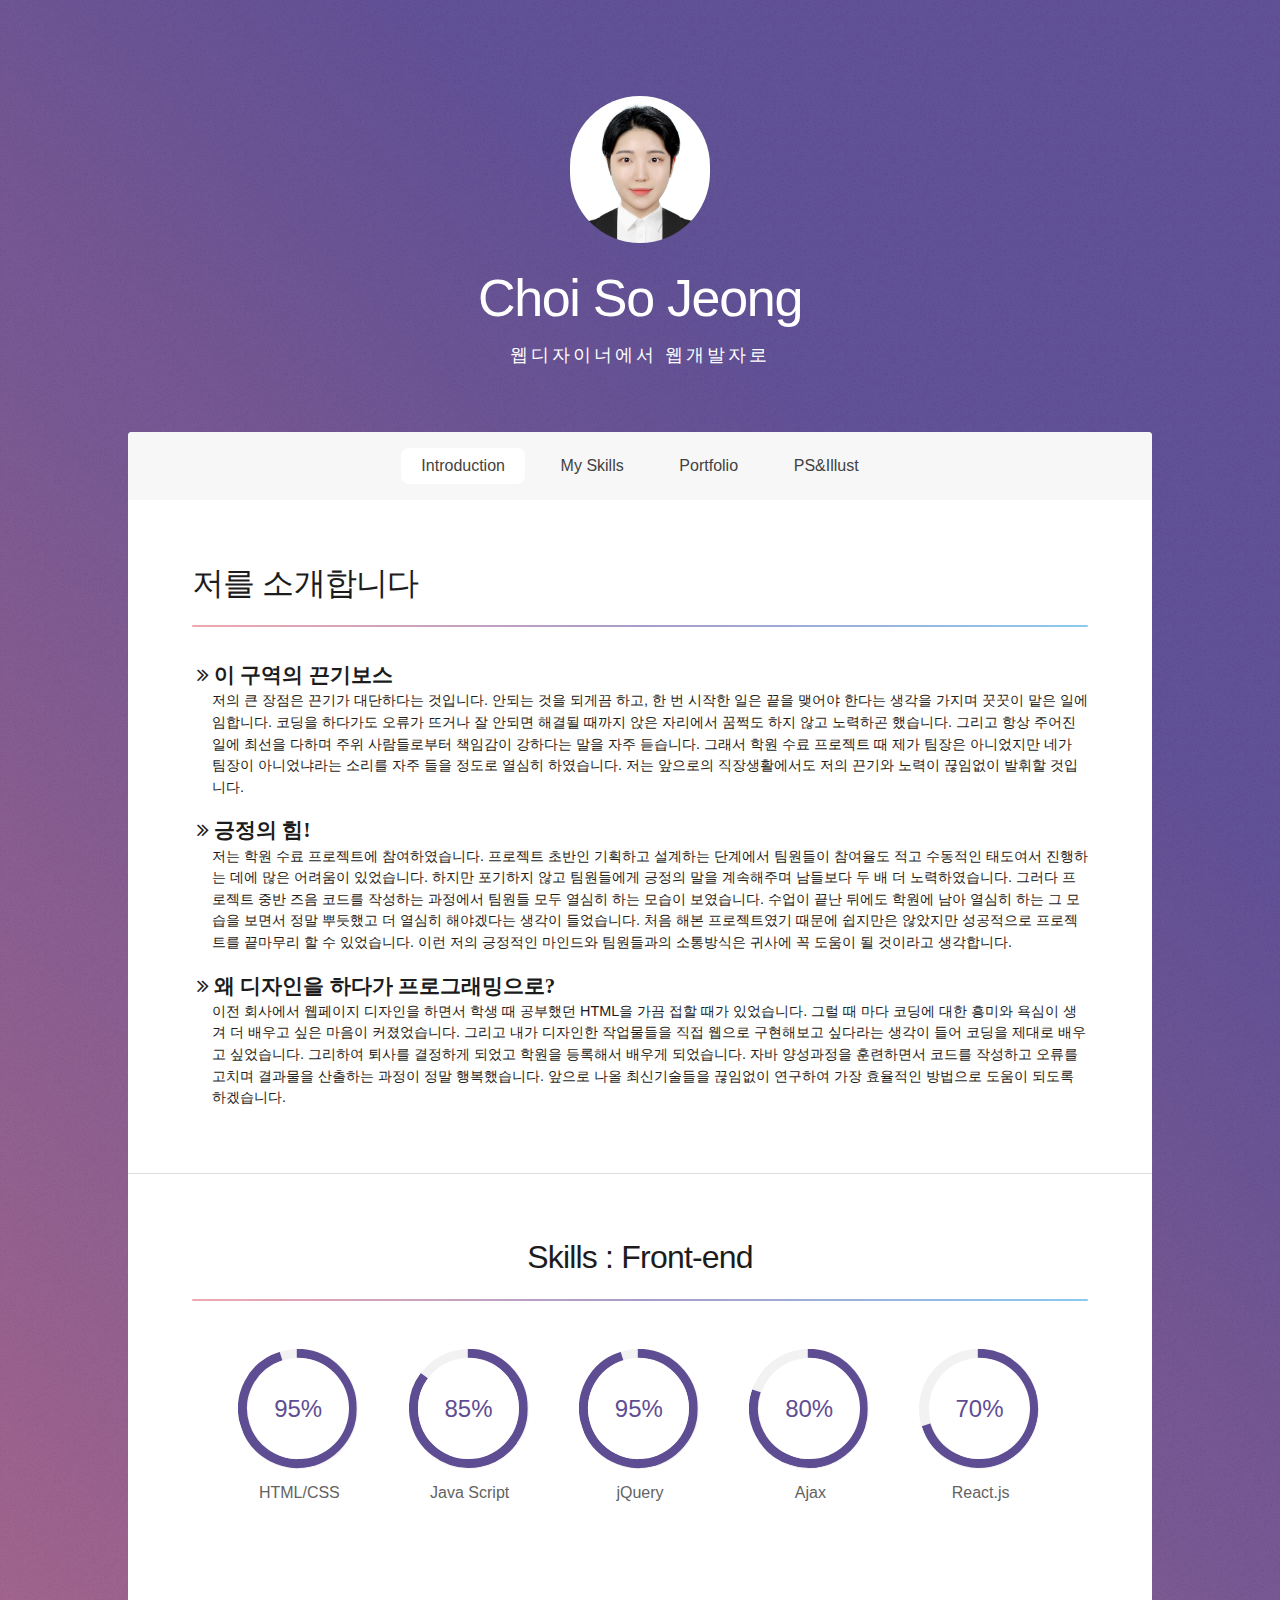
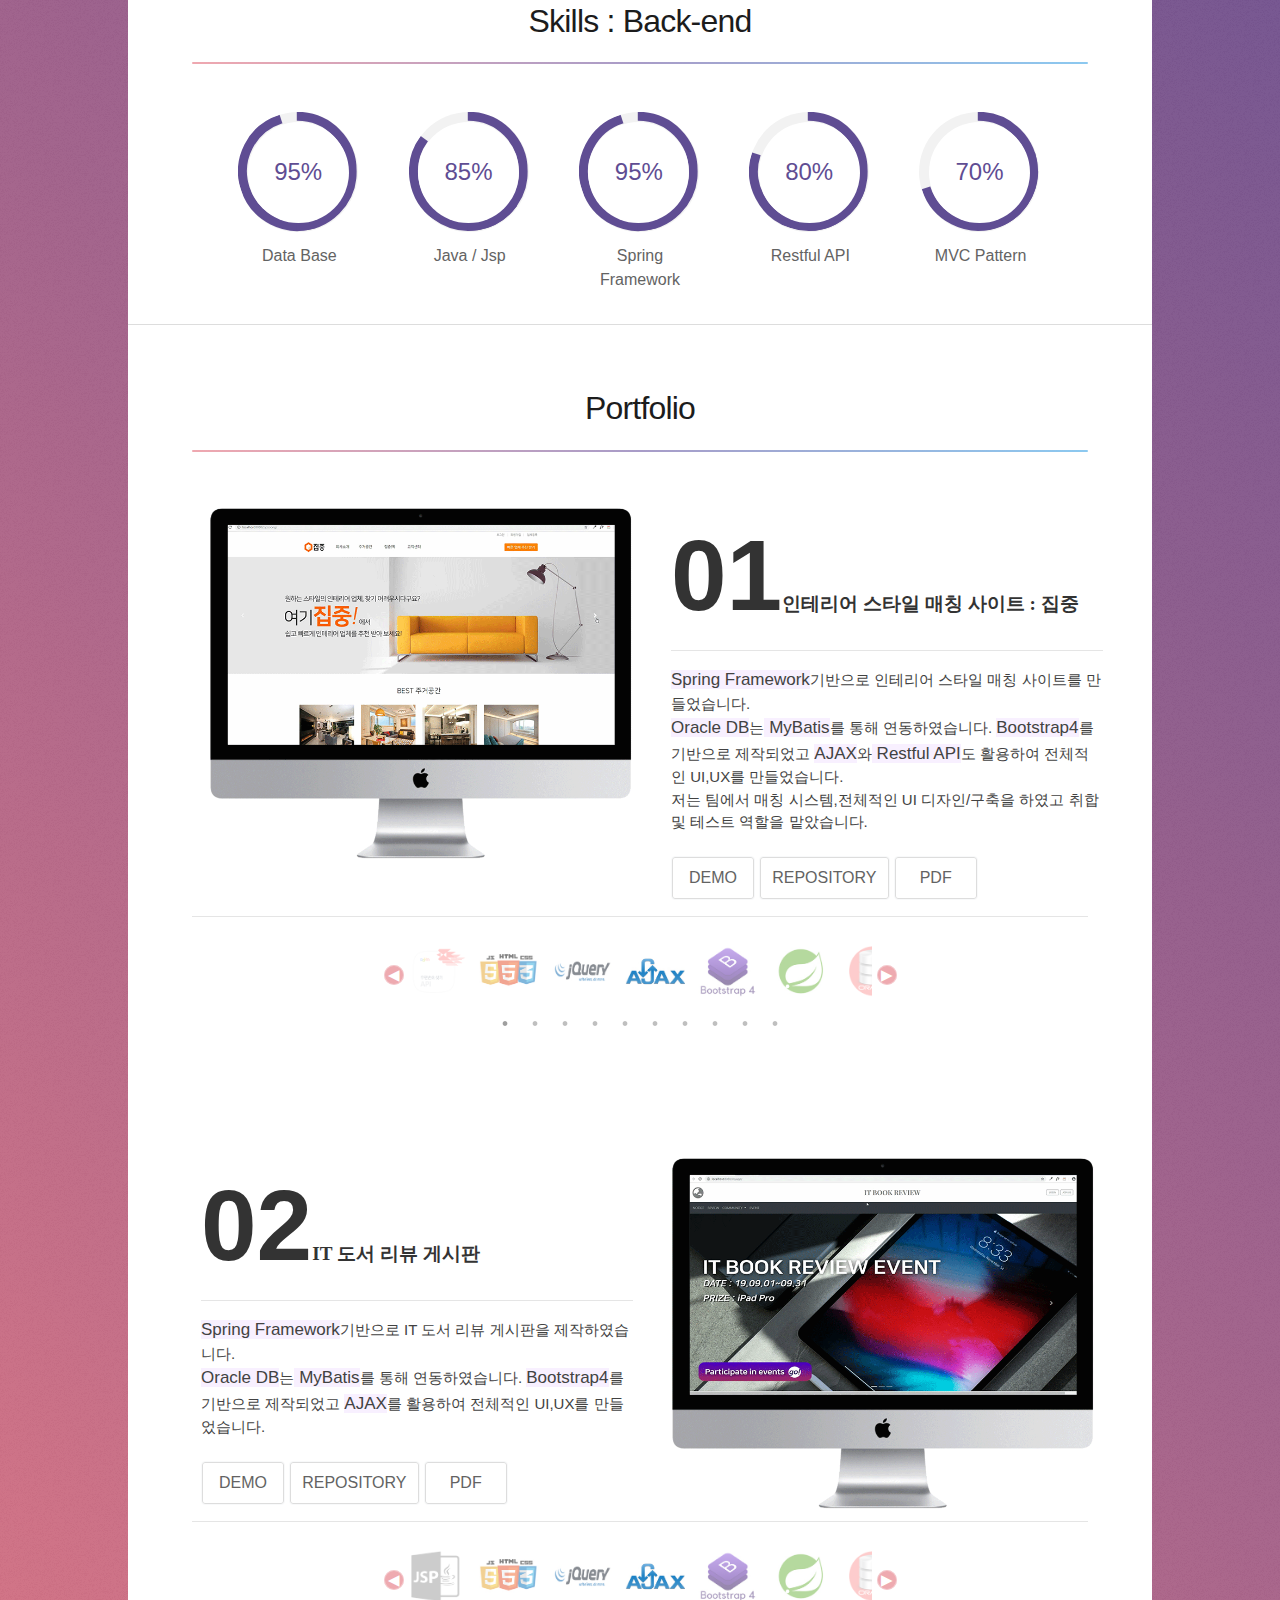
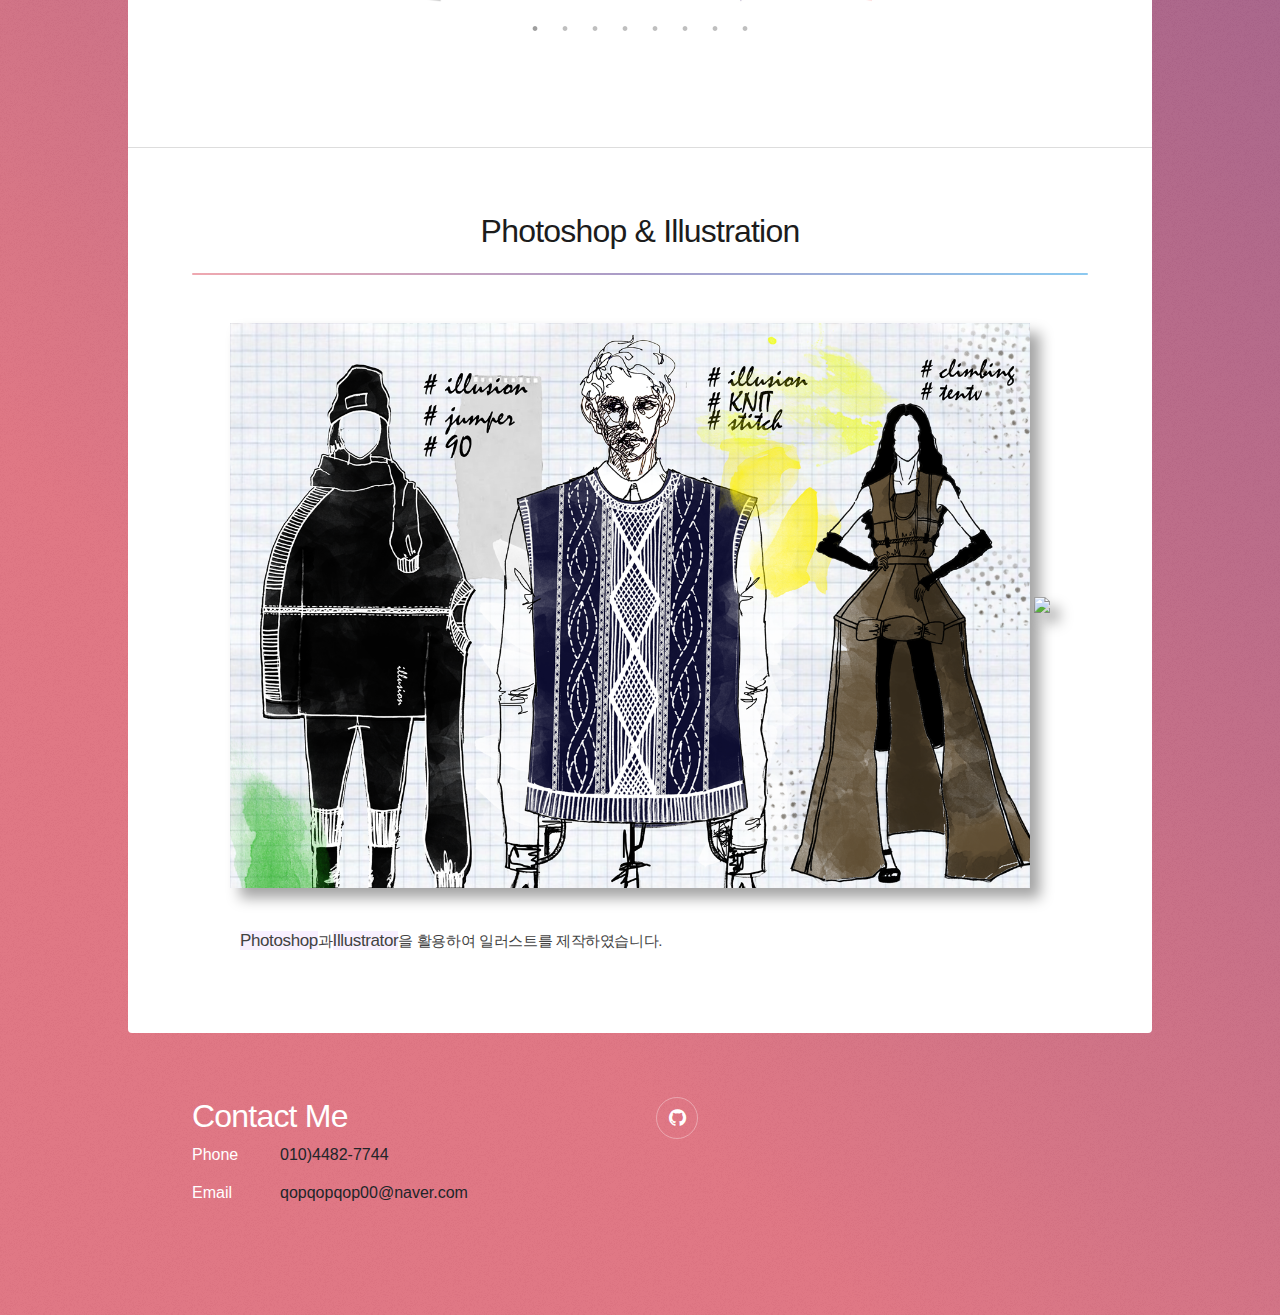
==== commit 2c2c66f2: "Update index.html" ====
--- a/index.html
+++ b/index.html
@@ -269,7 +269,7 @@
 						                    저는 팀에서 매칭 시스템,전체적인 UI 디자인/구축을 하였고  취합 및 테스트 역할을 맡았습니다.<br>
 						         <br> 
 								<button type="button" onclick="location.href=' https://youtu.be/pJAXgIZ5BS0' "  class="btn btn-light portBtn">DEMO</button>
-								<button type="button" onclick="location.href=' https://github.com/vegetable4482/project' " class="btn btn-light portBtn">REPOS</button>
+								<button type="button" onclick="location.href=' https://github.com/vegetable4482/project' " class="btn btn-light portBtn">REPOSITORY</button>
 								<button type="button" onclick="location.href=' https://github.com/vegetable4482/project/tree/master/document' " class="btn btn-light portBtn">PDF</button>
 						         </p>
 						         </div>
@@ -322,9 +322,9 @@
 						         <span class="textBold">Oracle DB</span>는<span class="textBold"> MyBatis</span>를 통해 연동하였습니다.
 						         <span class="textBold">Bootstrap4</span>를 기반으로 제작되었고 <span class="textBold">AJAX</span>를 활용하여 전체적인 UI,UX를 만들었습니다.<br>
 						         <br> 
-								<button type="button" onclick="location.href='https://youtu.be/cdTZ6Ydhq3U' "  class="btn btn-light portBtn">DEMO</button>
-								<button type="button" class="btn btn-light portBtn">REPOS</button>
-								<button type="button" class="btn btn-light portBtn">PDF</button>
+																<button type="button" onclick="location.href='https://youtu.be/cdTZ6Ydhq3U' "  class="btn btn-light portBtn">DEMO</button>
+								<button type="button" onclick="location.href='https://github.com/vegetable4482/bookreview' " class="btn btn-light portBtn">REPOSITORY</button>
+								<button type="button" onclick="location.href='https://github.com/vegetable4482/bookreview/tree/master/document' " class="btn btn-light portBtn">PDF</button>
 						         </p>
 						         
 						         </div>
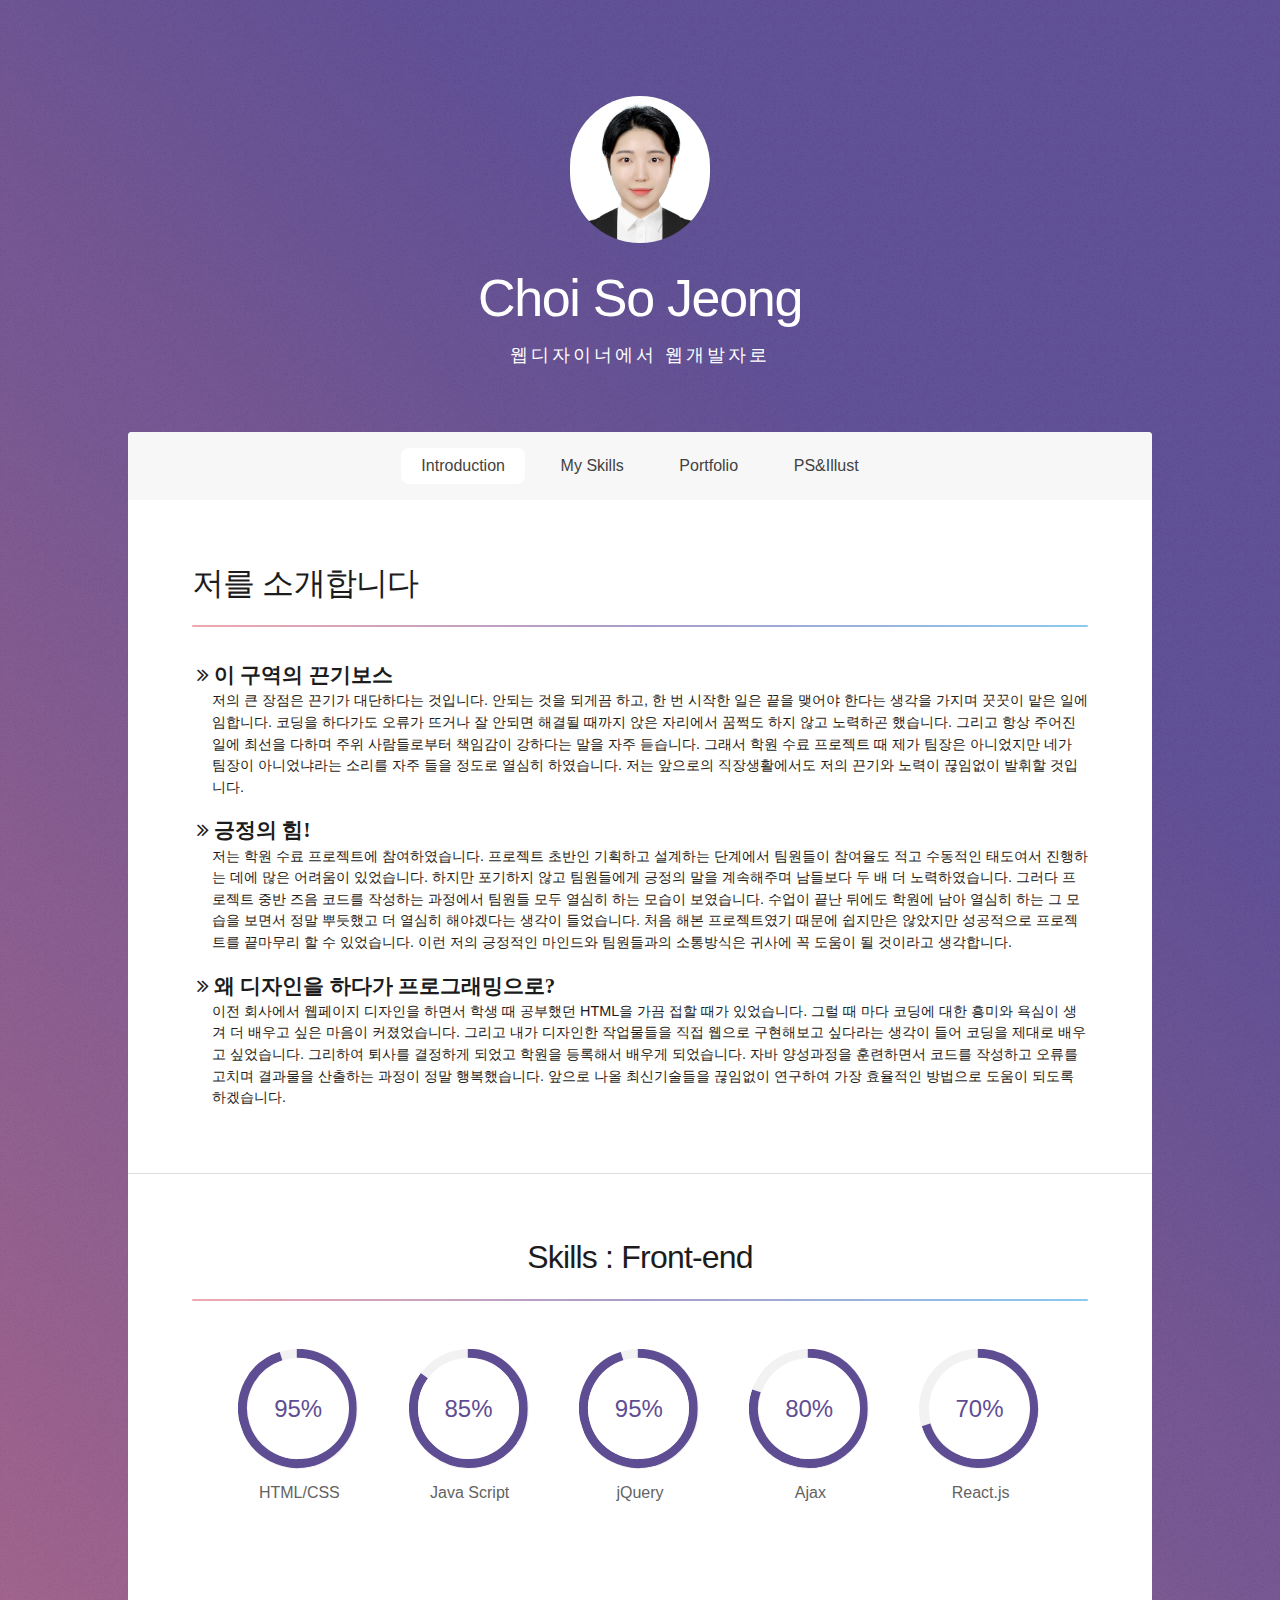
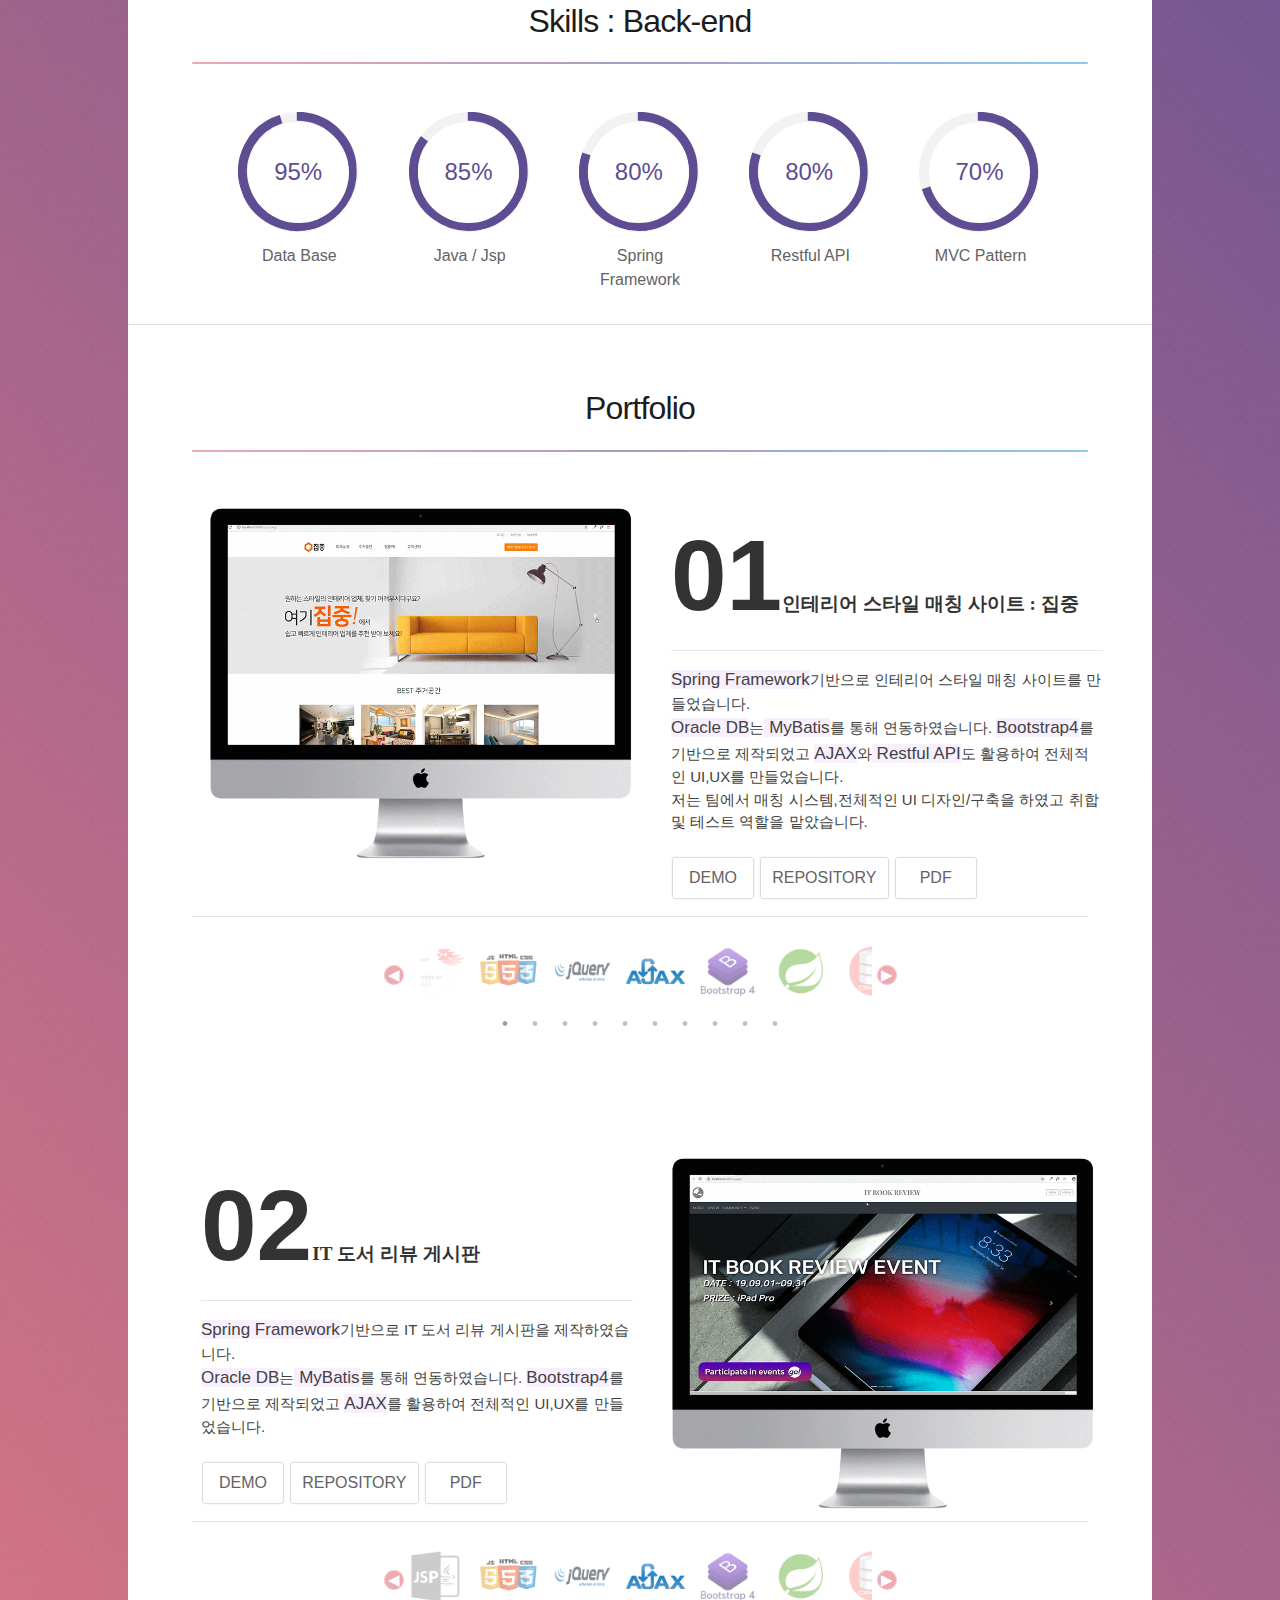
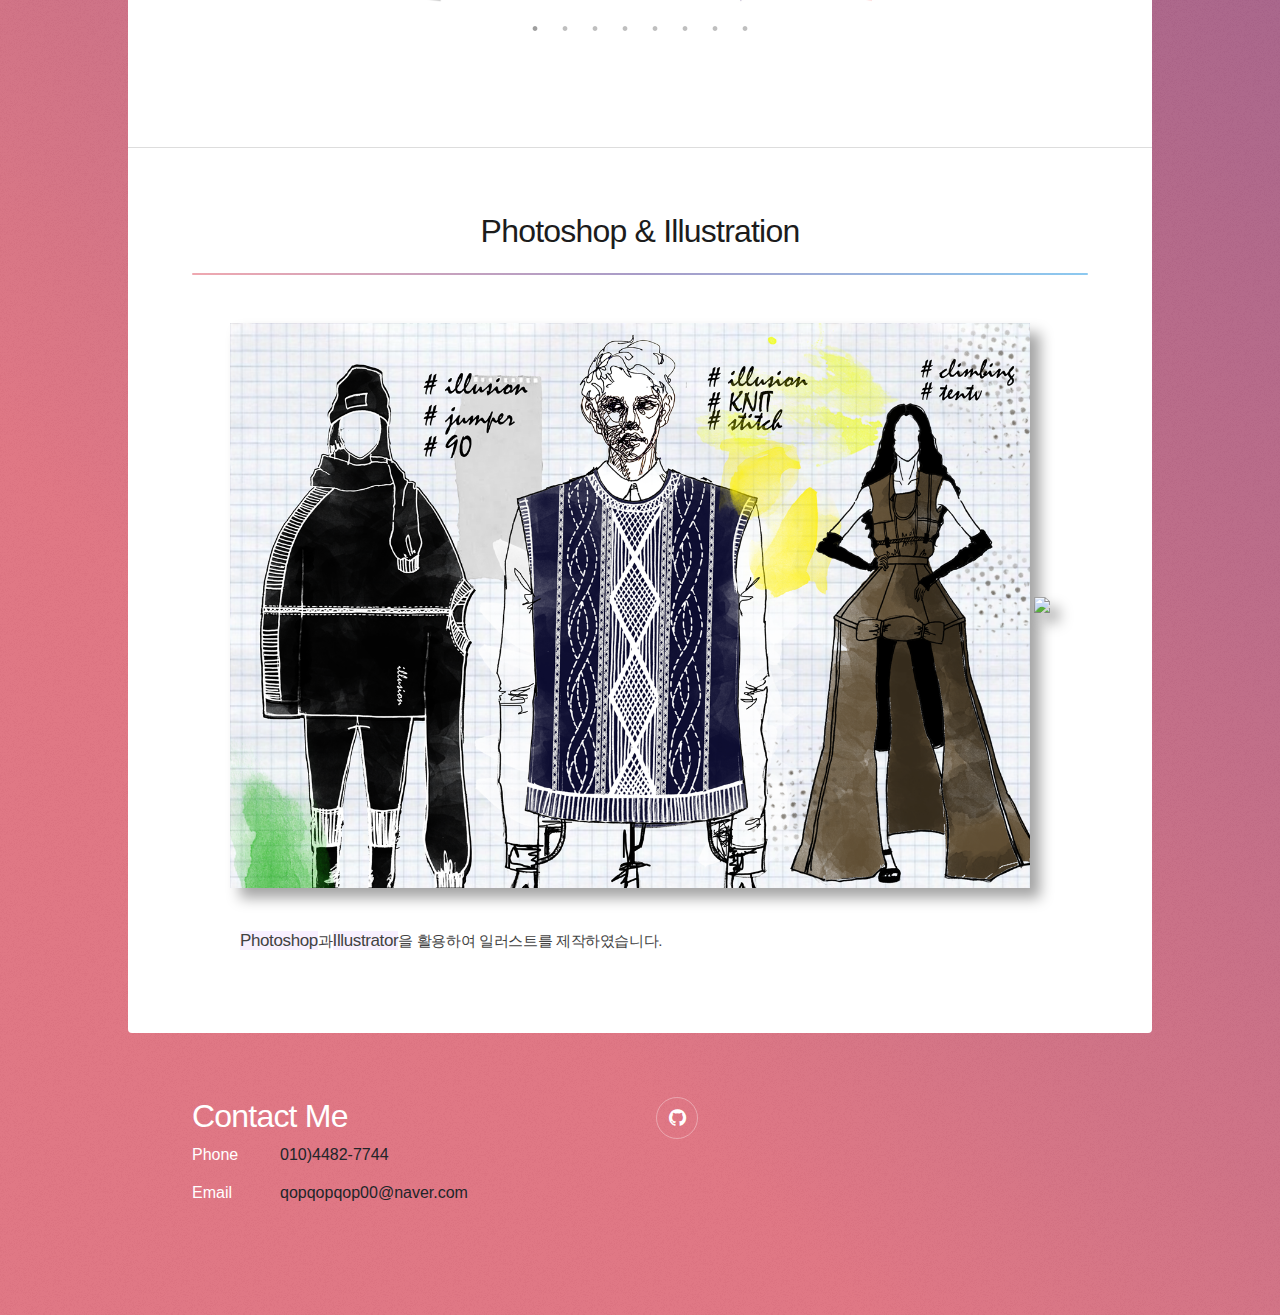
==== commit 57371e81: "Update index.html" ====
--- a/index.html
+++ b/index.html
@@ -216,8 +216,8 @@
 						             <div class="text-center">Java / Jsp</div>
 								</div>
 								<div class="col-2 text-align-center px-3 mx-2">
-								  <div class="c100 p95 big" >
-						                  <span>95%</span>
+								  <div class="c100 p80 big" >
+						                  <span>80%</span>
 						                    <div class="slice">
 						                        <div class="bar"></div>
 						                        <div class="fill"></div>
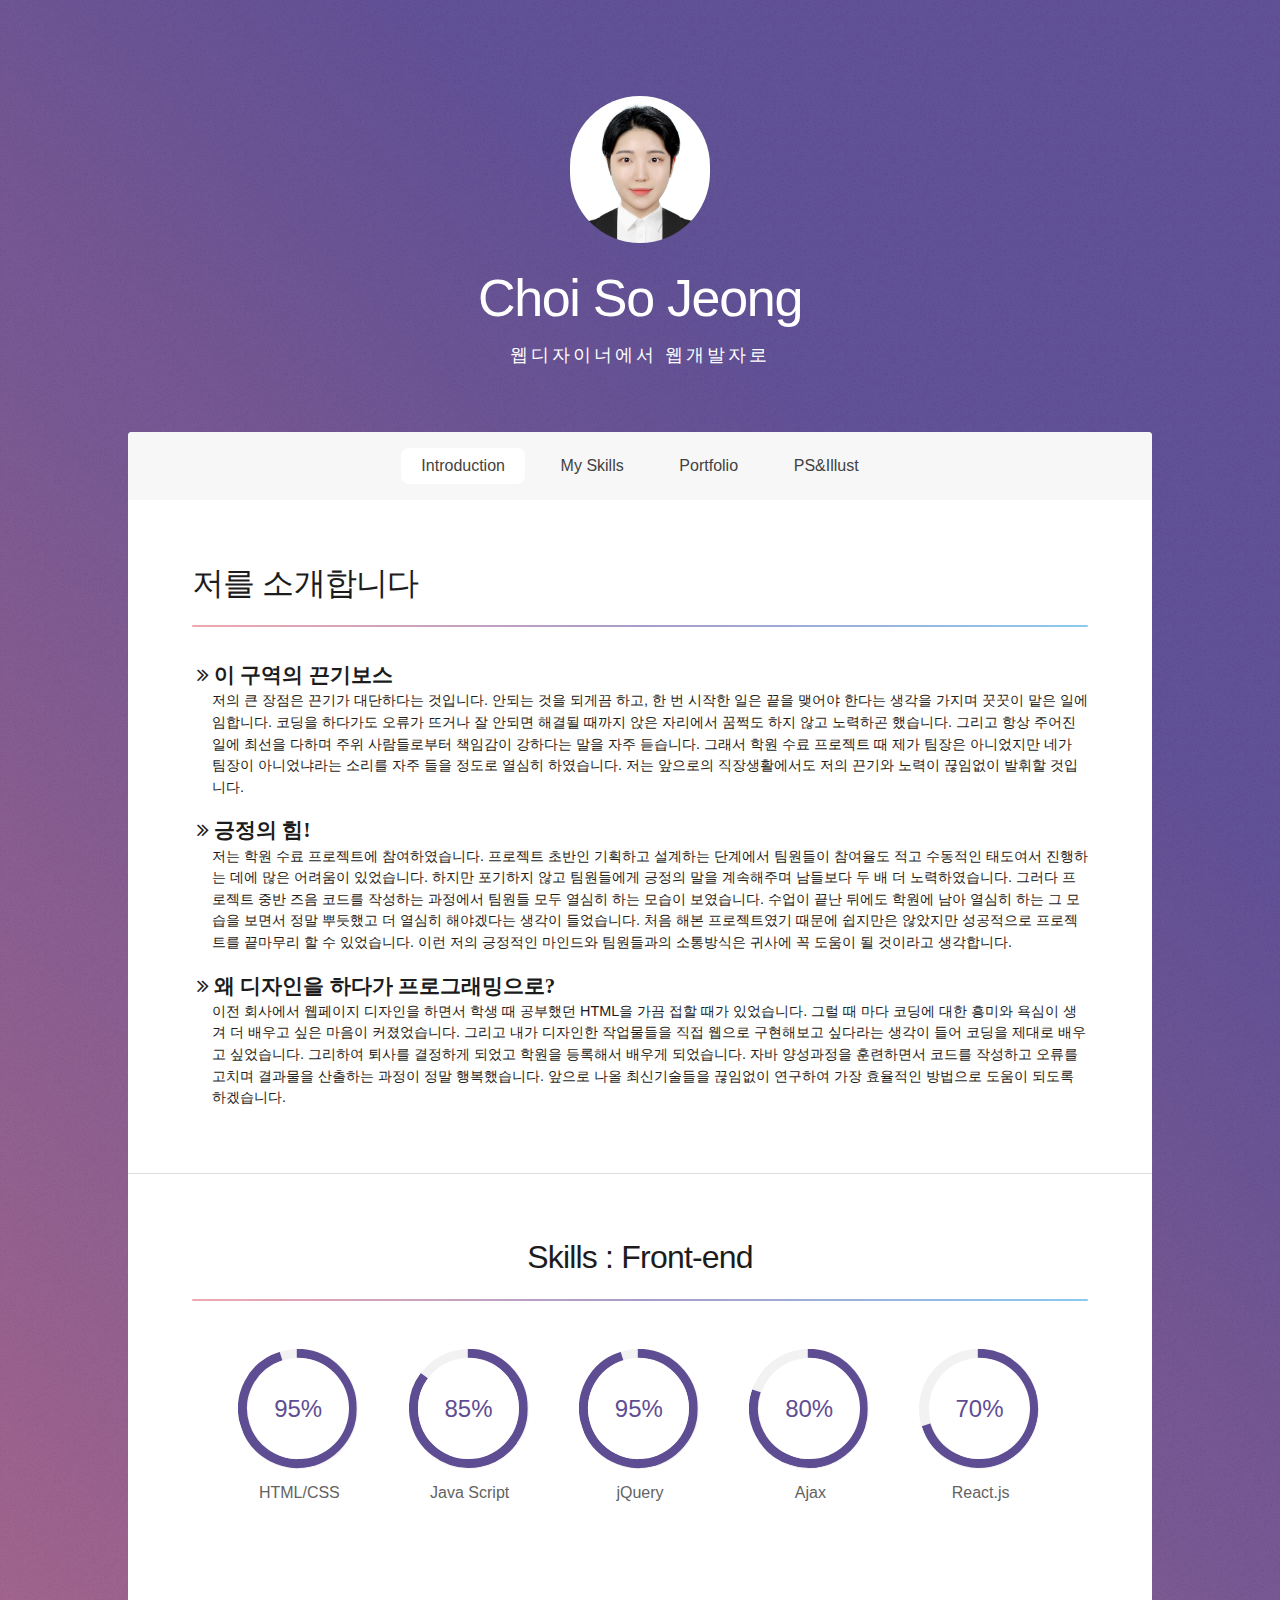
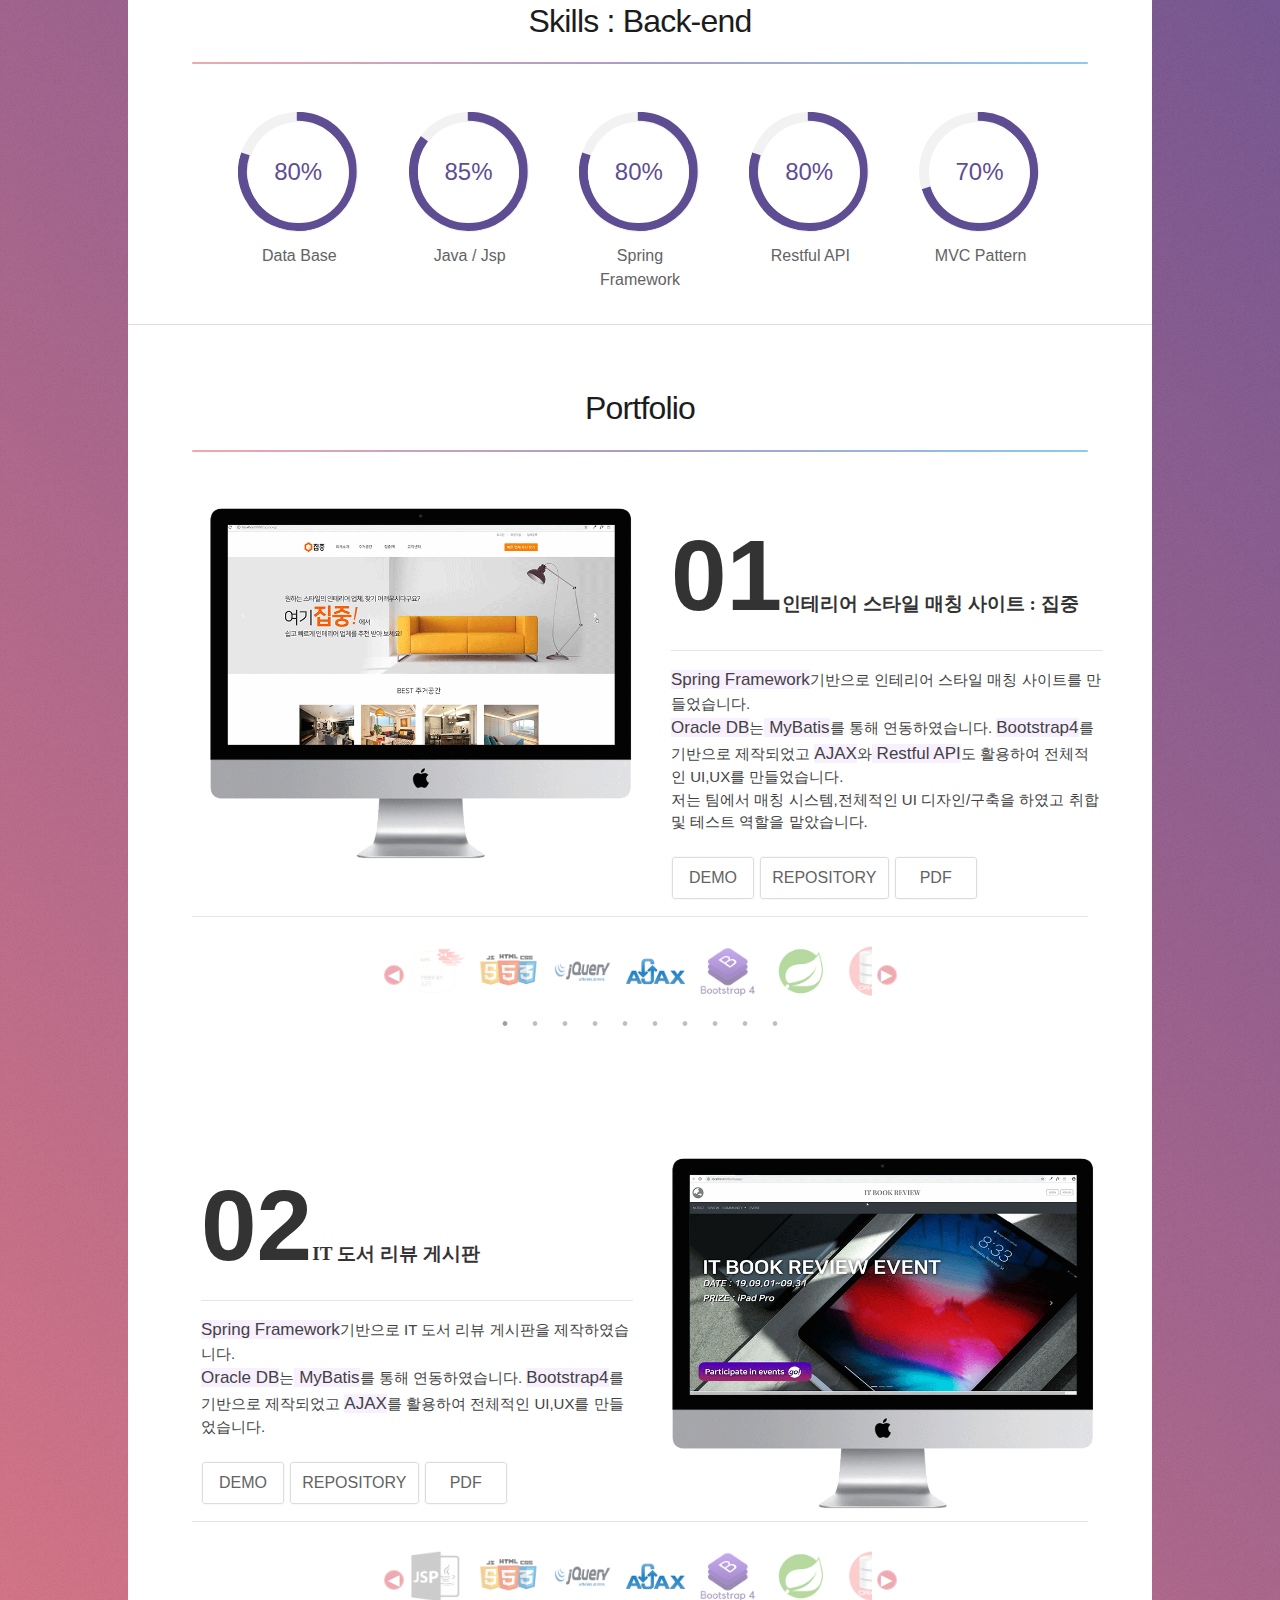
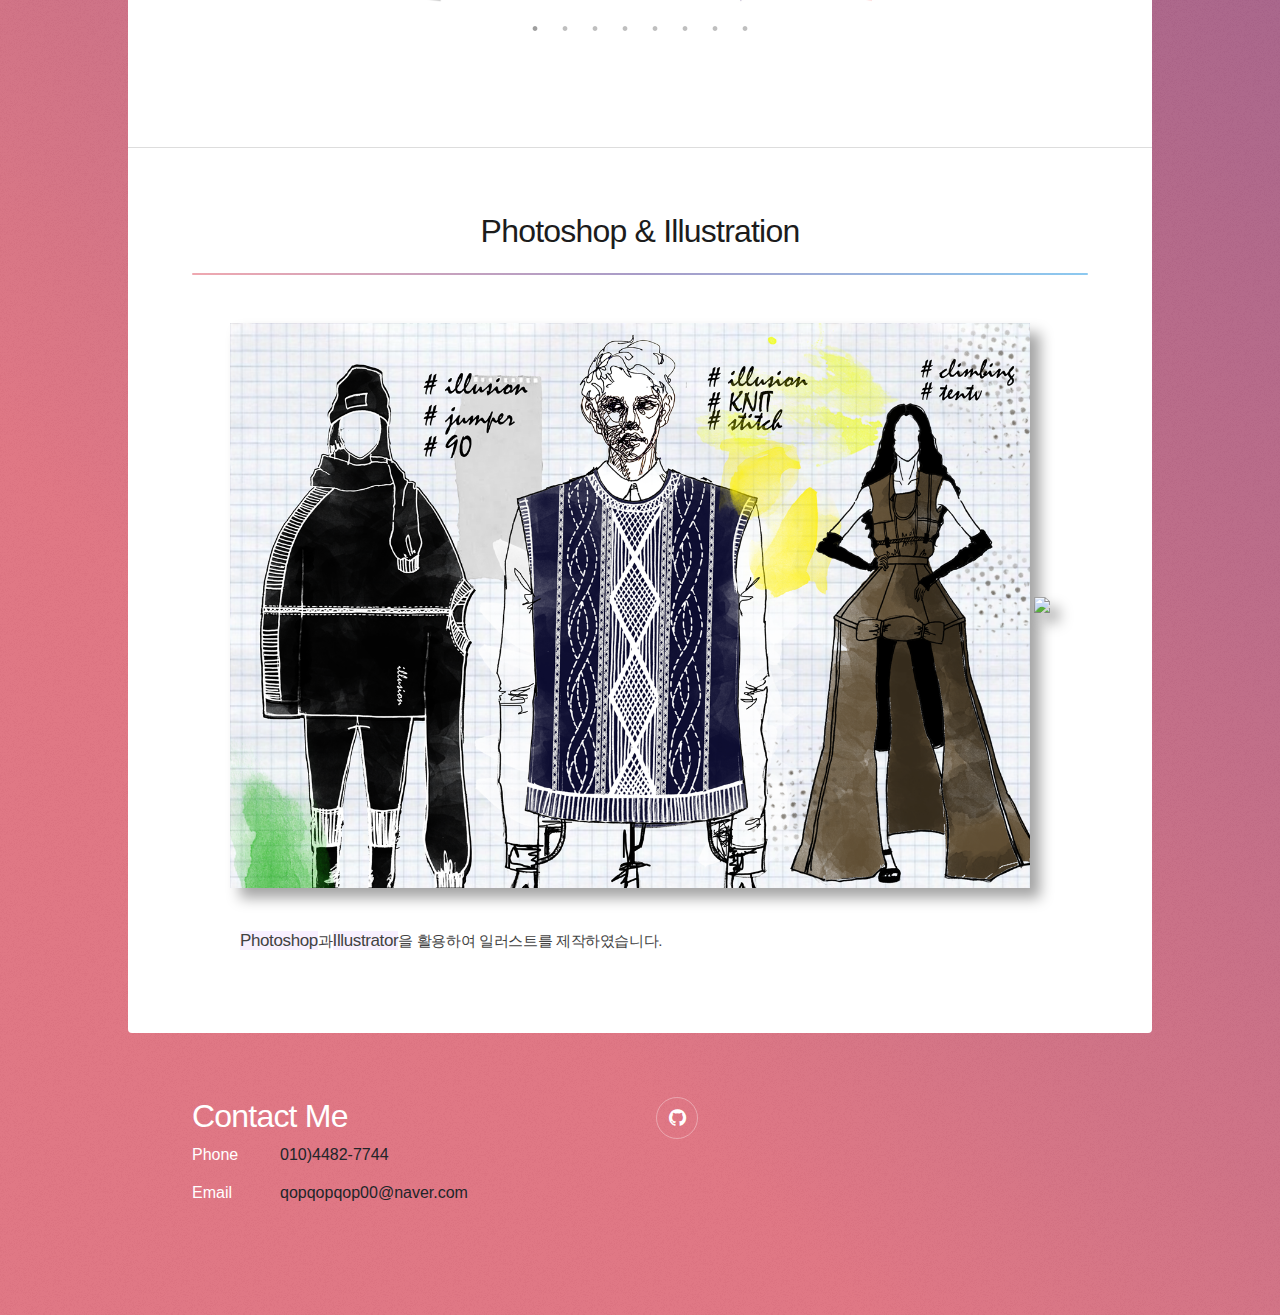
==== commit 1ce4e2e5: "Update index.html" ====
--- a/index.html
+++ b/index.html
@@ -196,8 +196,8 @@
 								</header>
 								<div class="row justify-content-center">
 								<div class="col-2 text-align-center px-3 mx-2">
-								  <div class="c100 p95 big" >
-						                  <span>95%</span>
+								  <div class="c100 p80 big" >
+						                  <span>80%</span>
 						                    <div class="slice">
 						                        <div class="bar"></div>
 						                        <div class="fill"></div>
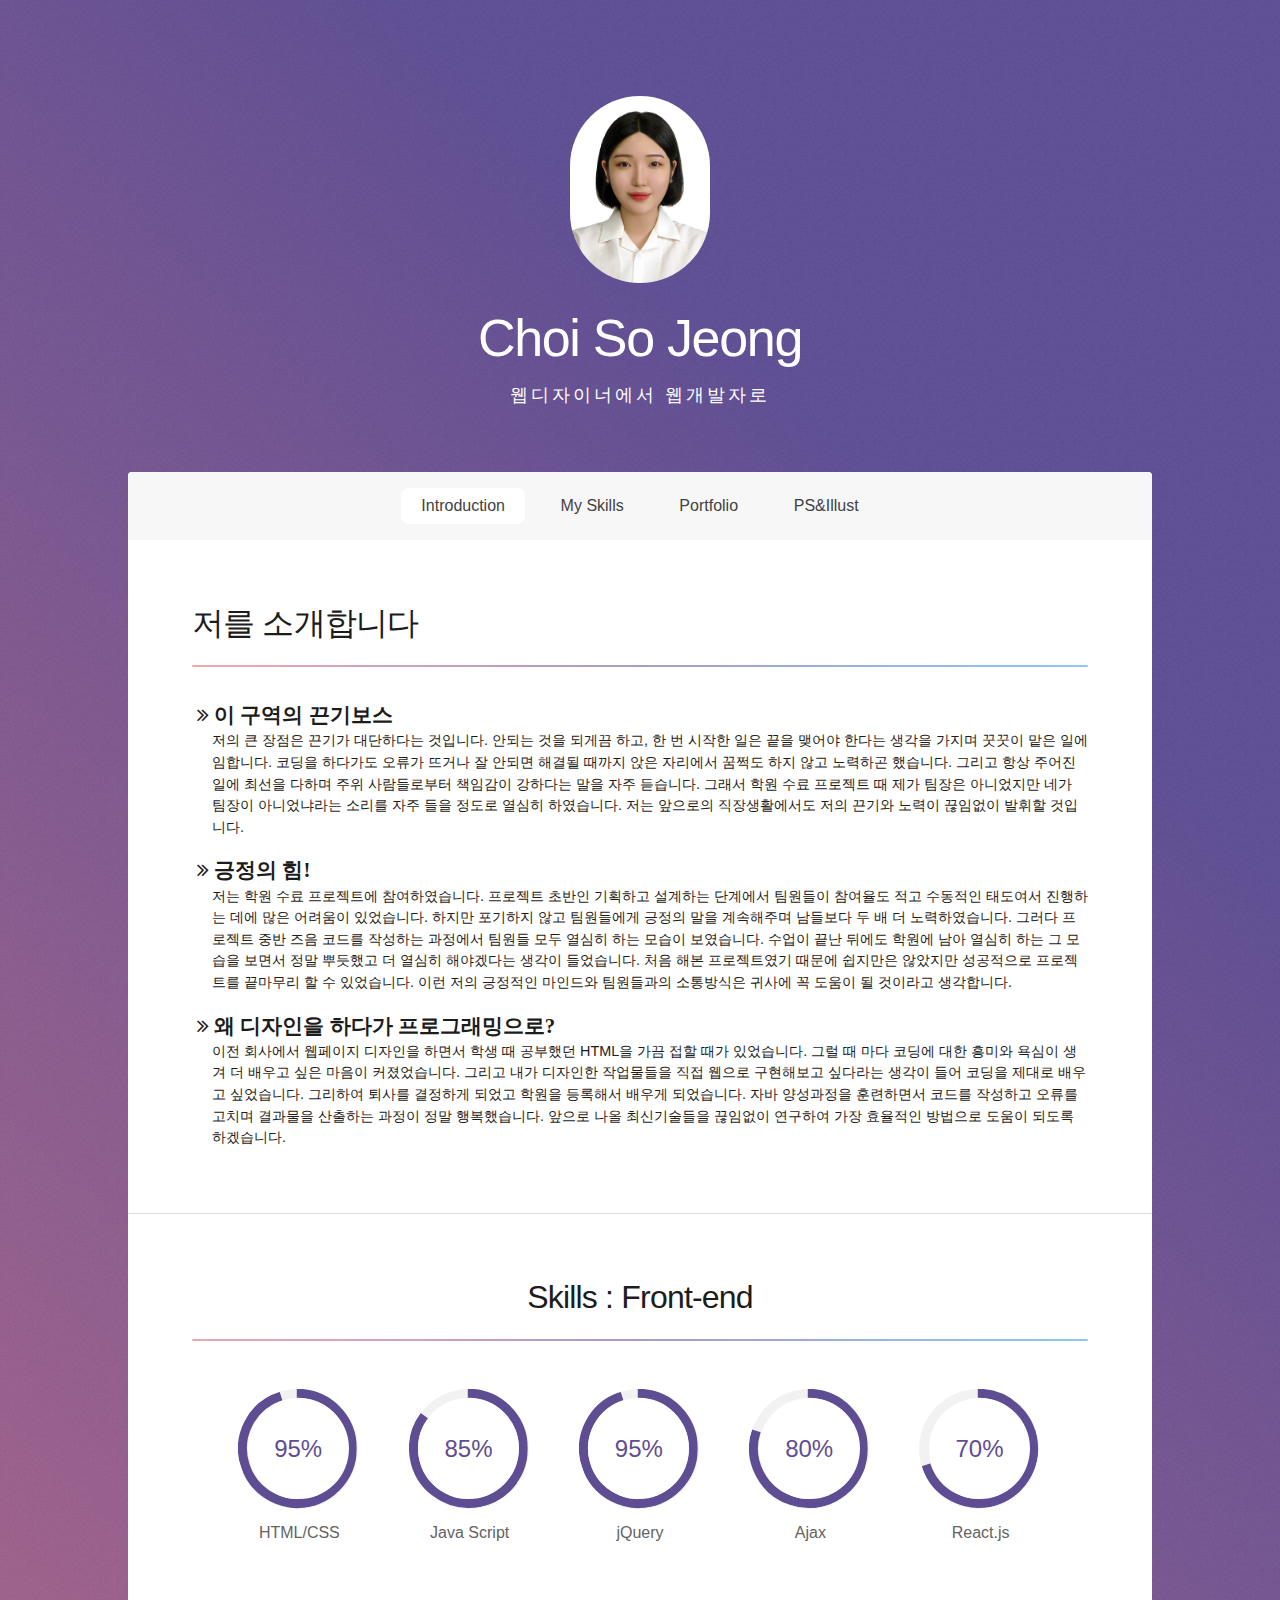
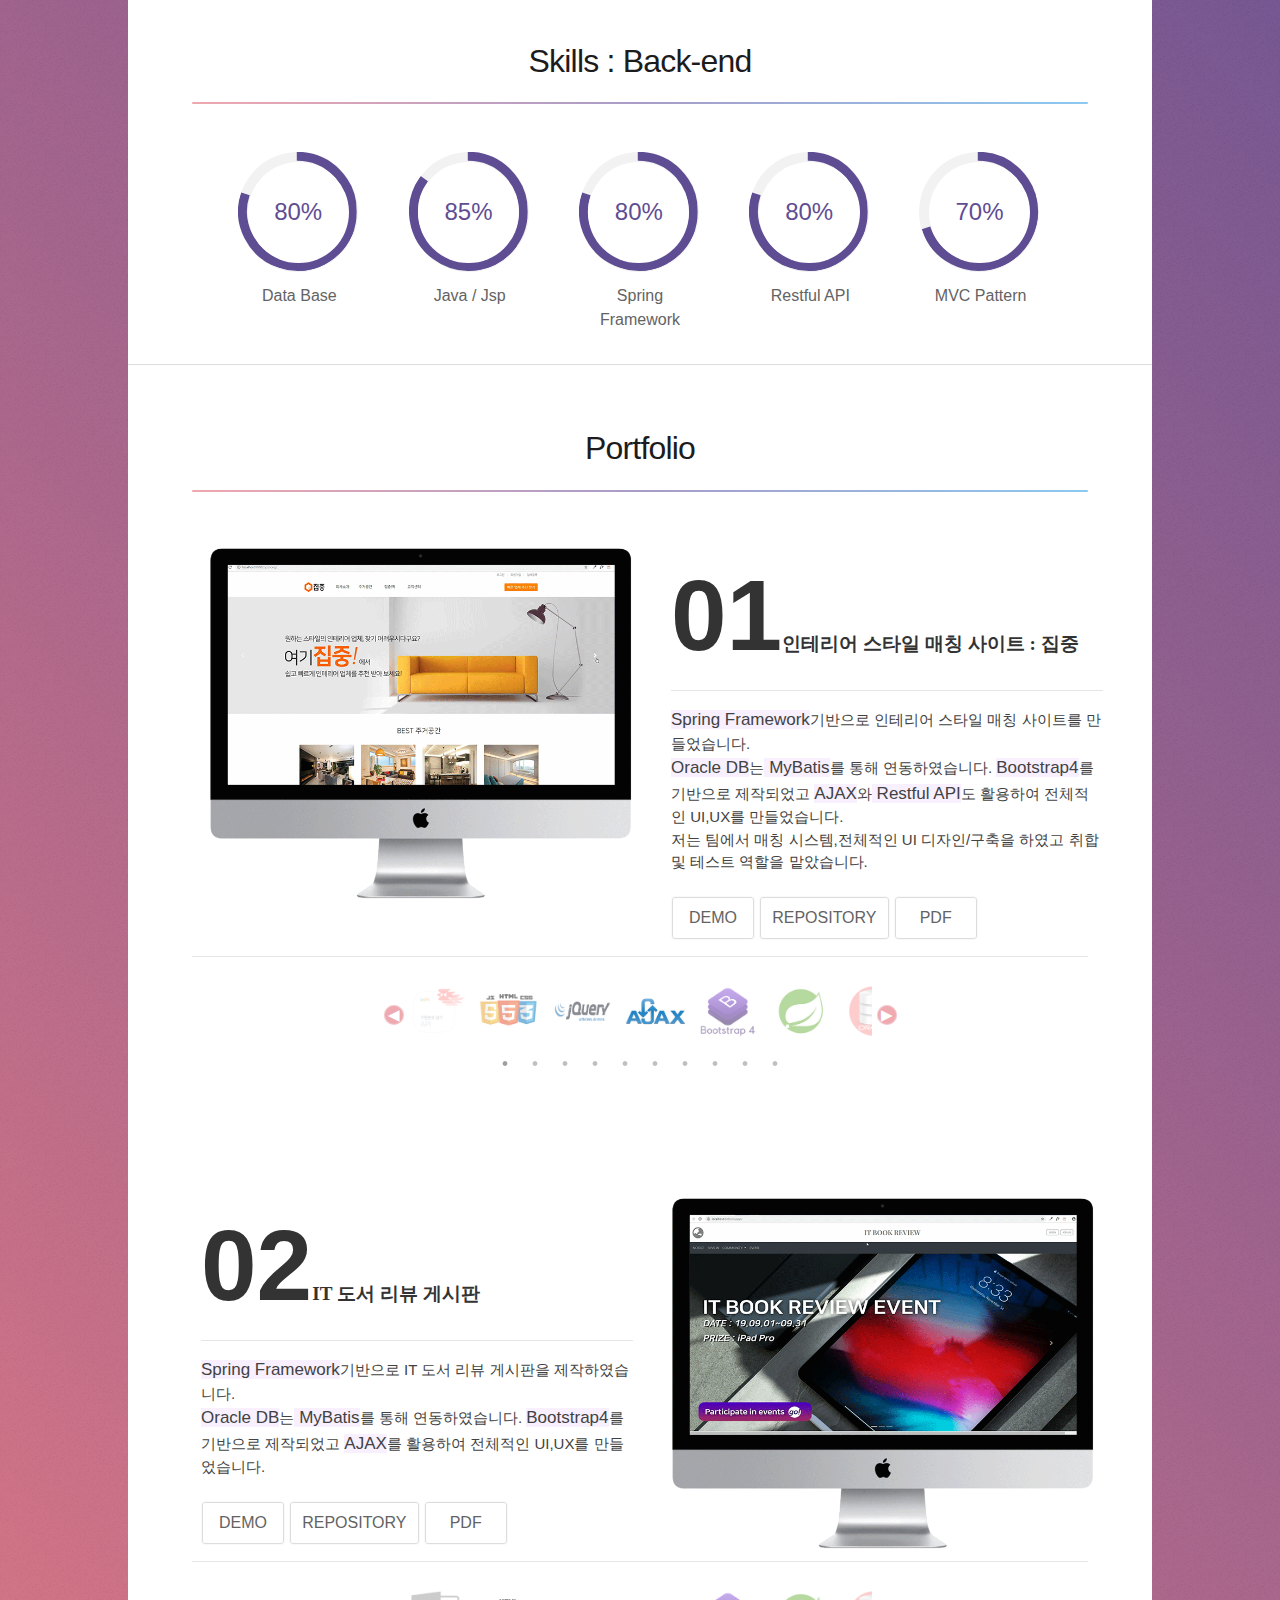
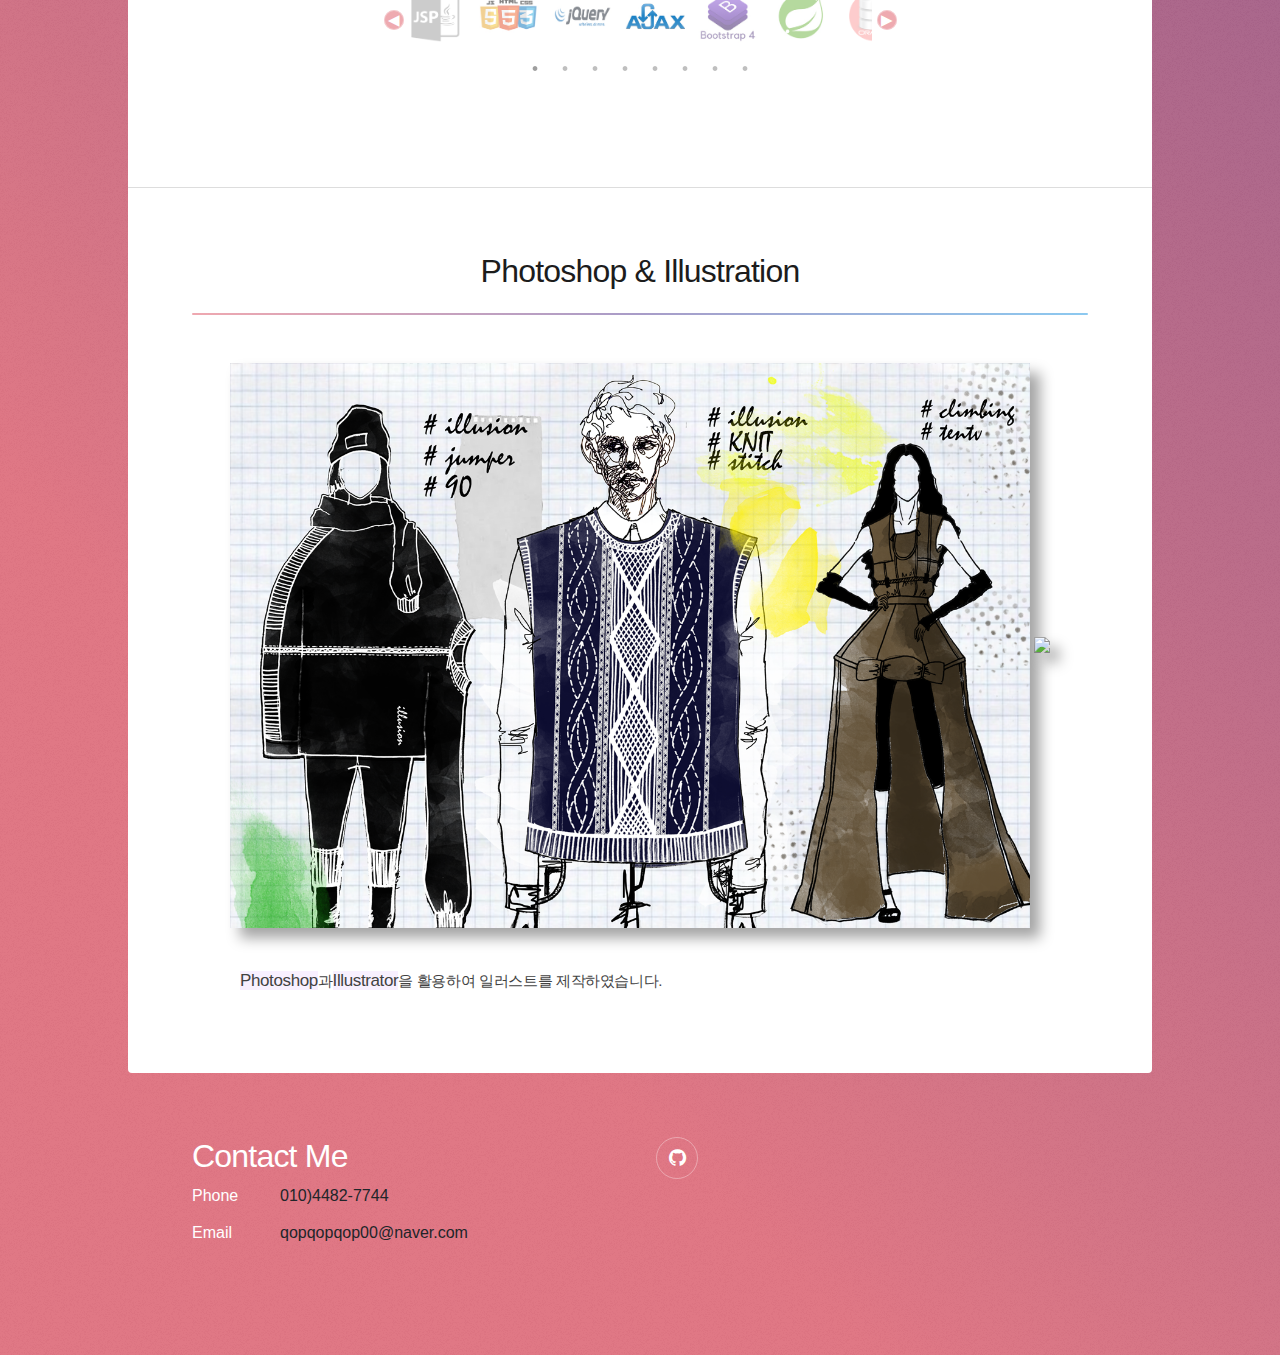
==== commit 8dd9ca51: "Update index.html" ====
--- a/index.html
+++ b/index.html
@@ -84,7 +84,7 @@
 			<div id="wrapper">
 				<!-- Header -->
 					<header id="header" class="alt">
-						<span class="logo"><img src="images/sojeong3.jpg" alt="" /></span>
+						<span class="logo"><img src="images/sojeong4.jpg" alt="" /></span>
 						<h1>Choi So Jeong</h1>
 						<p>웹디자이너에서 웹개발자로</p>
 						
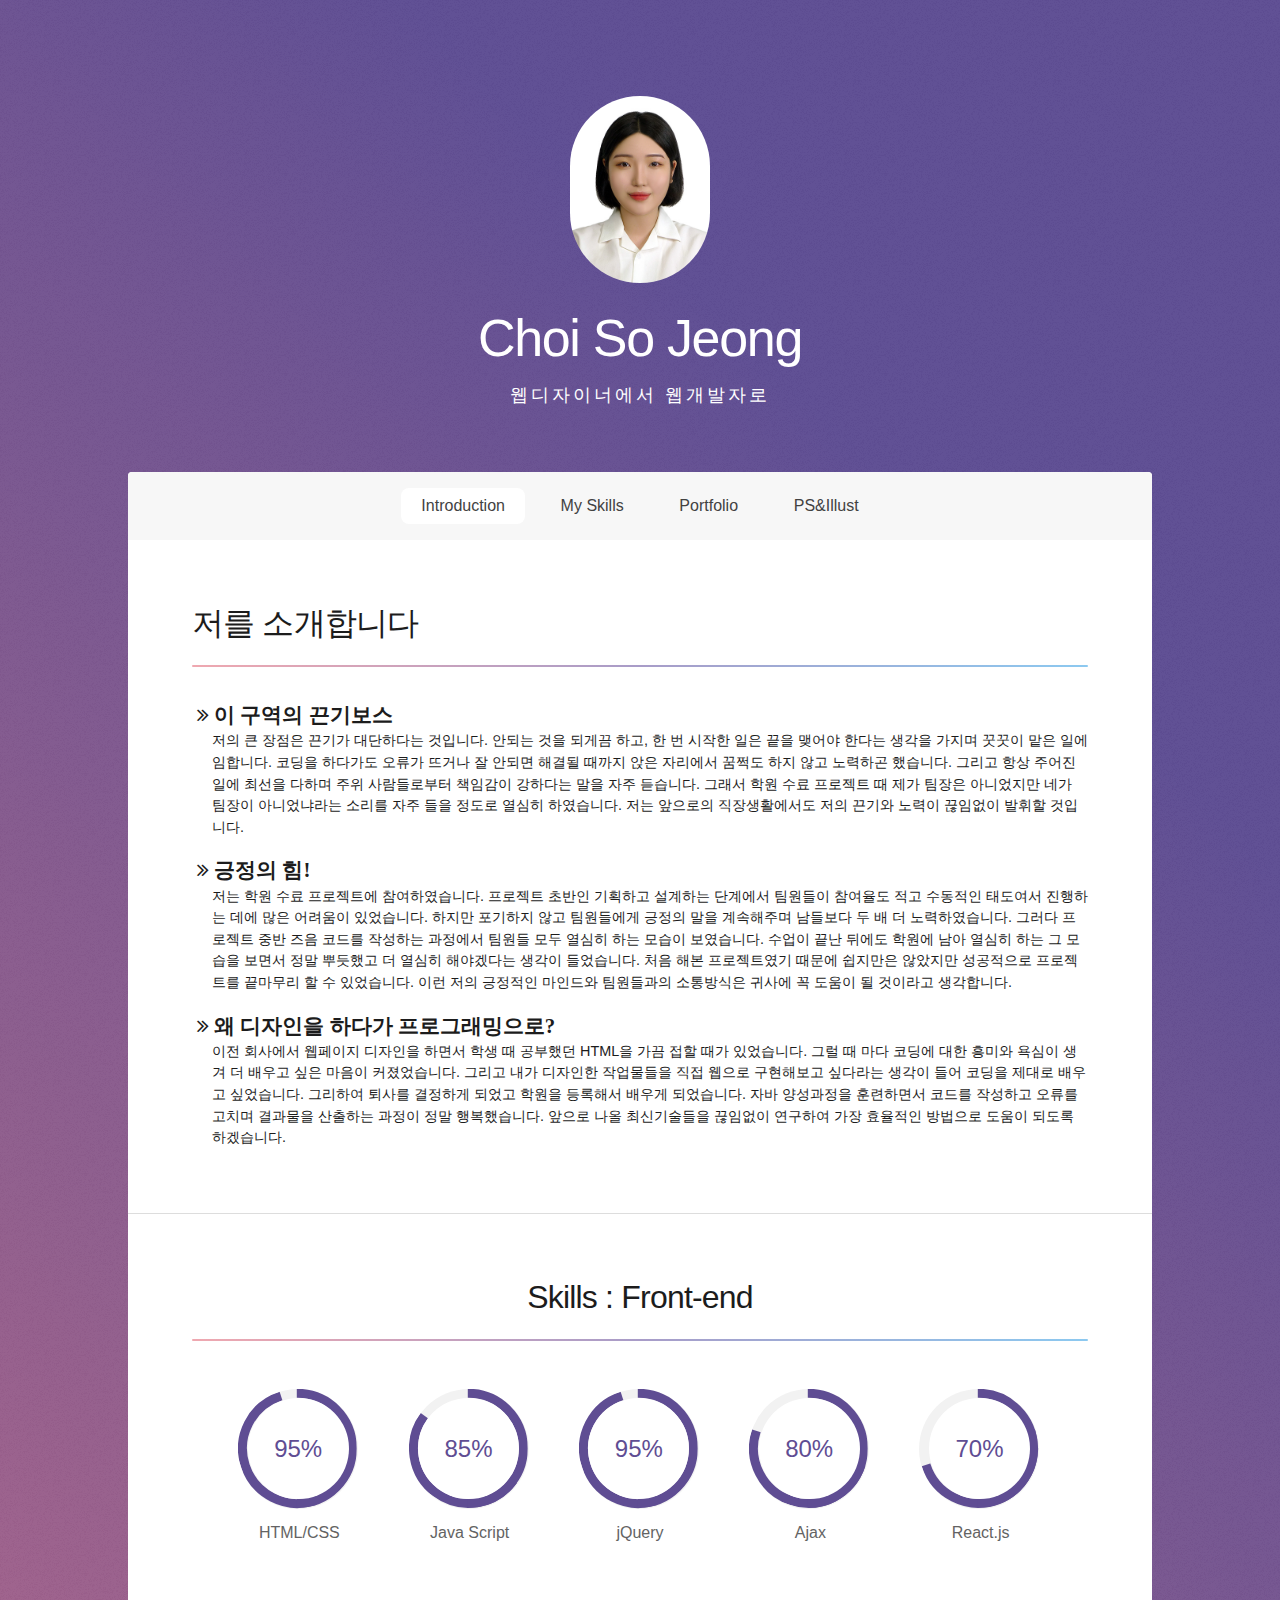
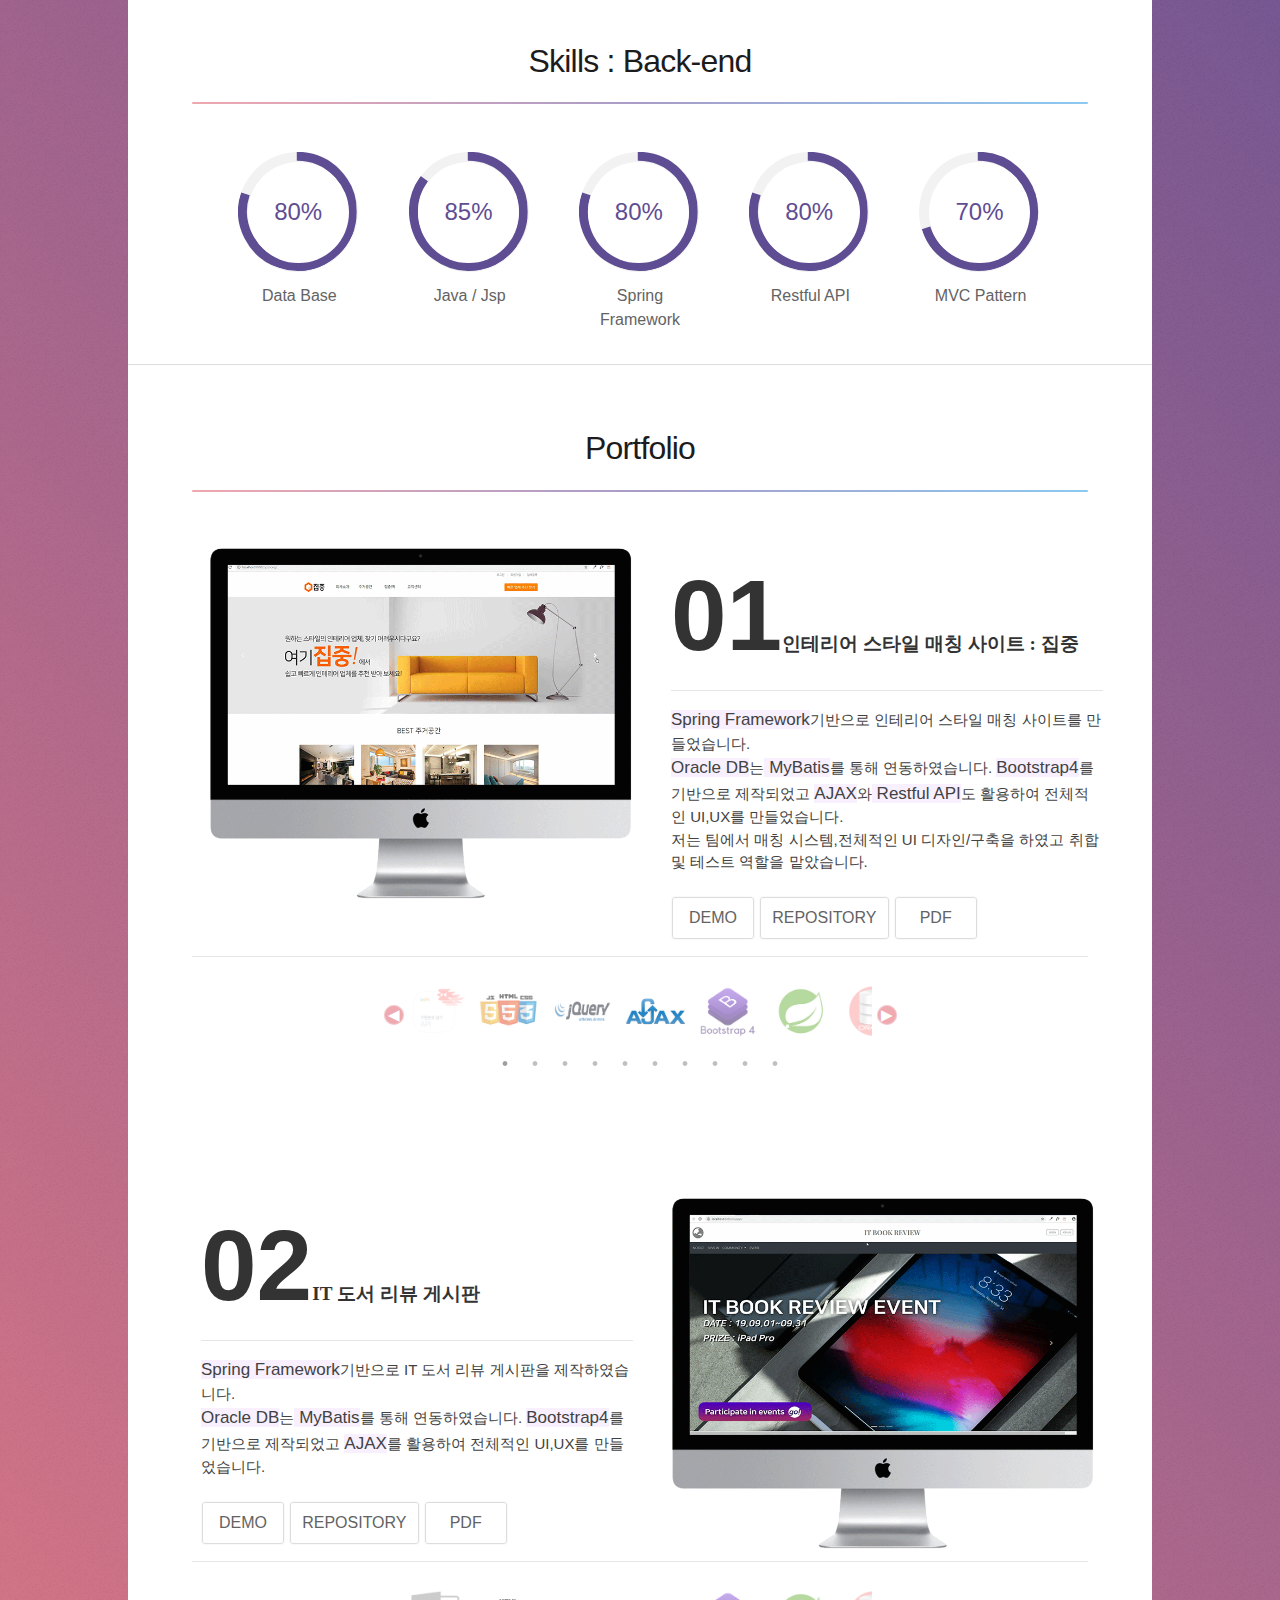
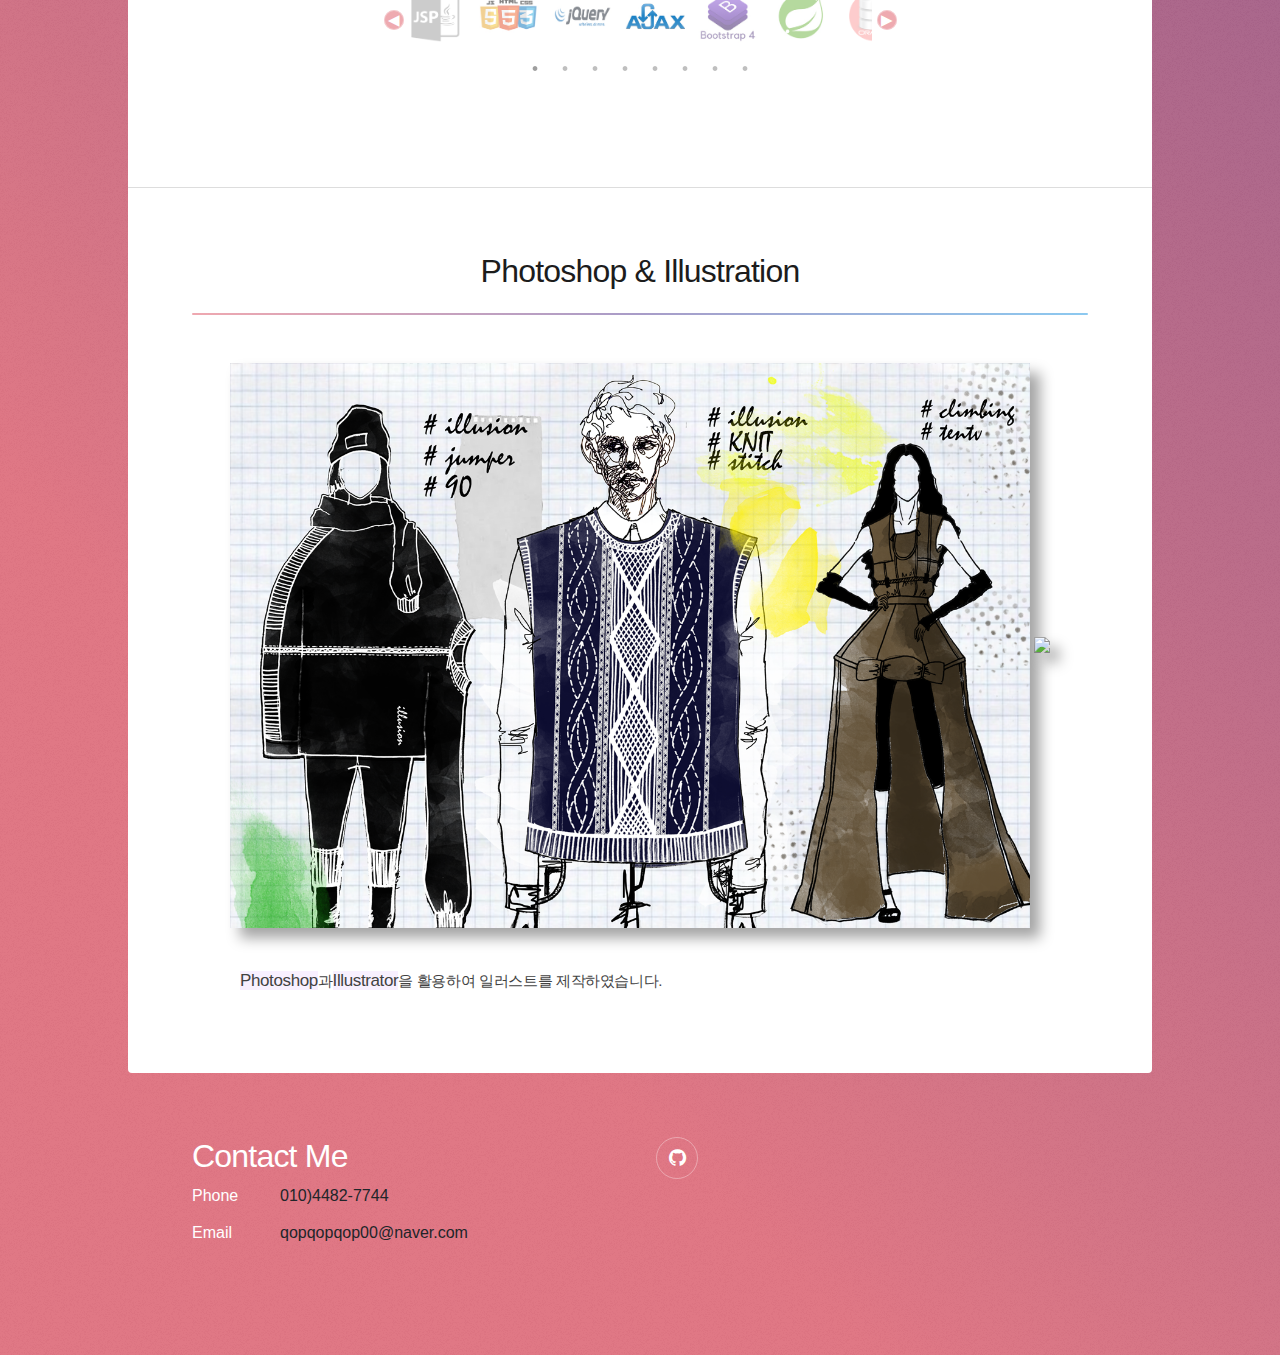
==== commit 0259fae9: "Update index.html" ====
--- a/index.html
+++ b/index.html
@@ -84,7 +84,7 @@
 			<div id="wrapper">
 				<!-- Header -->
 					<header id="header" class="alt">
-						<span class="logo"><img src="images/sojeong4.jpg" alt="" /></span>
+						<span class="logo"><img src="images/sojeong0.jpg" alt="" /></span>
 						<h1>Choi So Jeong</h1>
 						<p>웹디자이너에서 웹개발자로</p>
 						
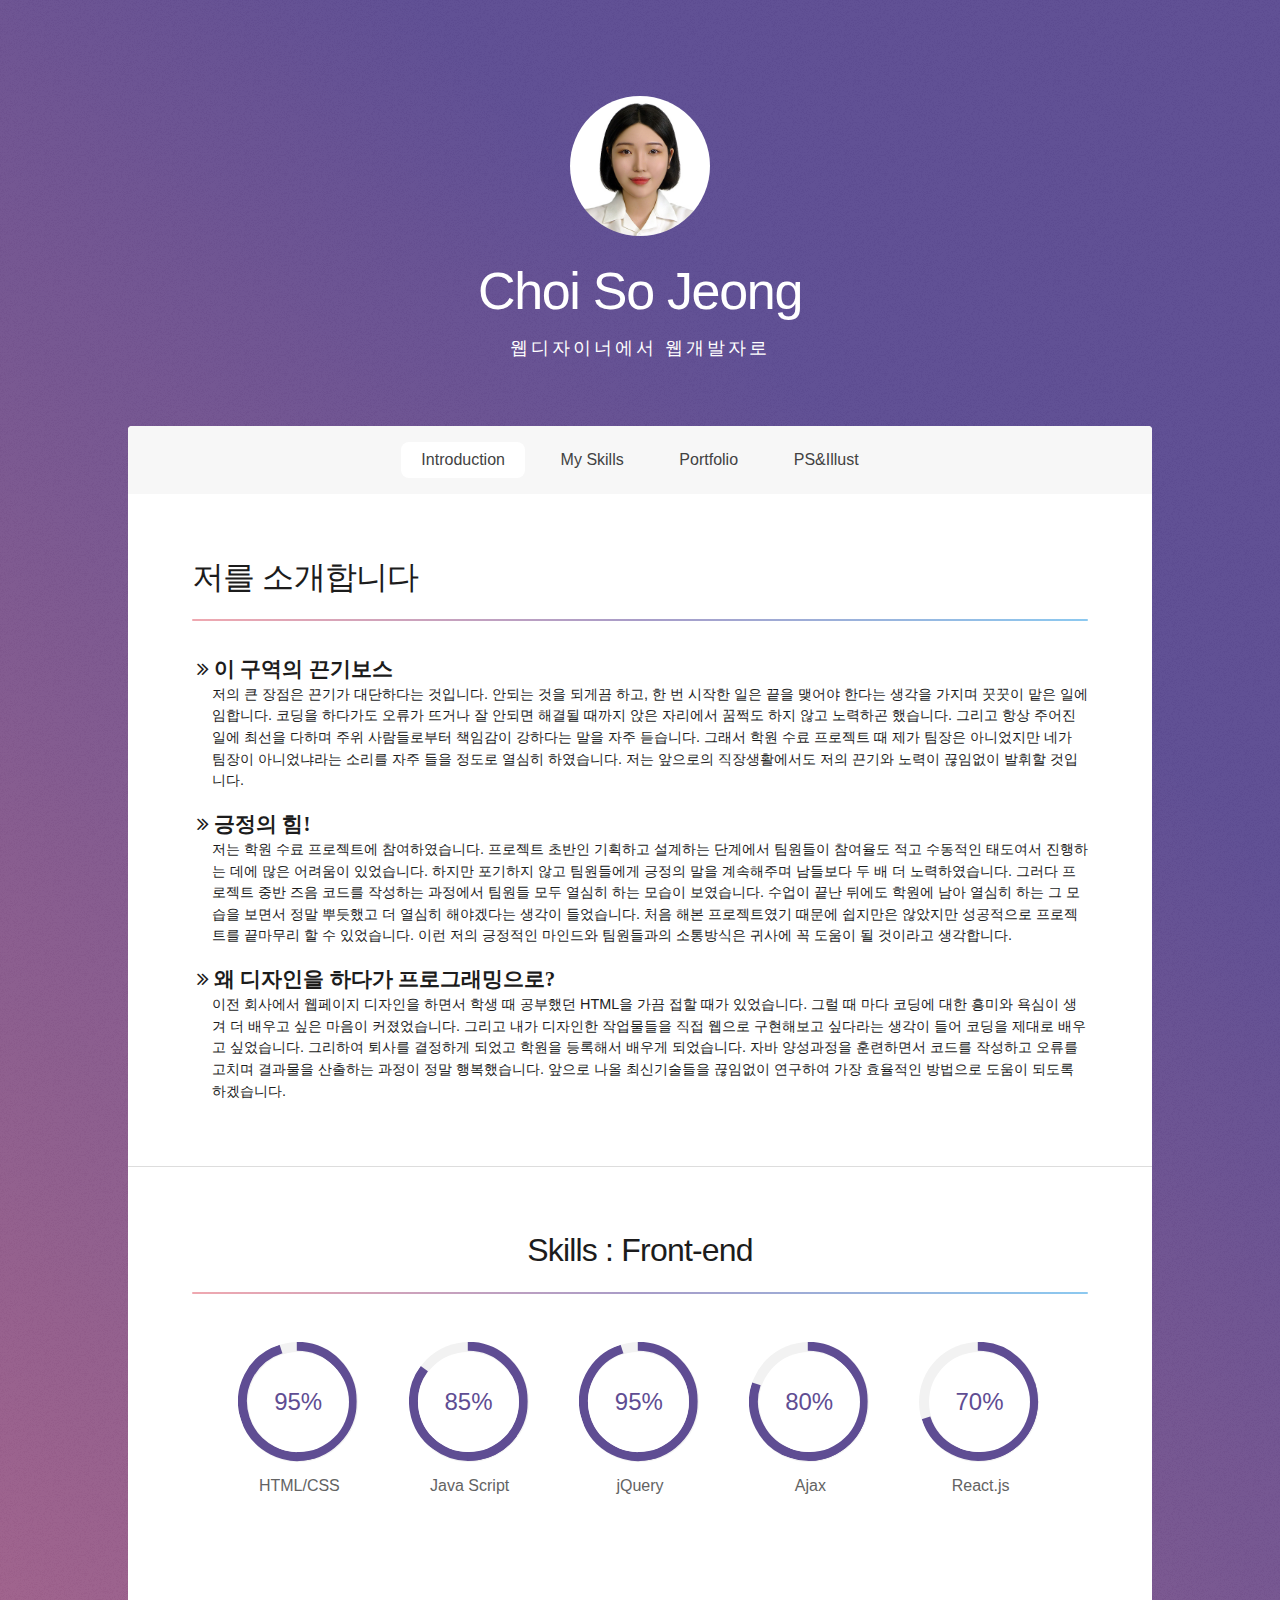
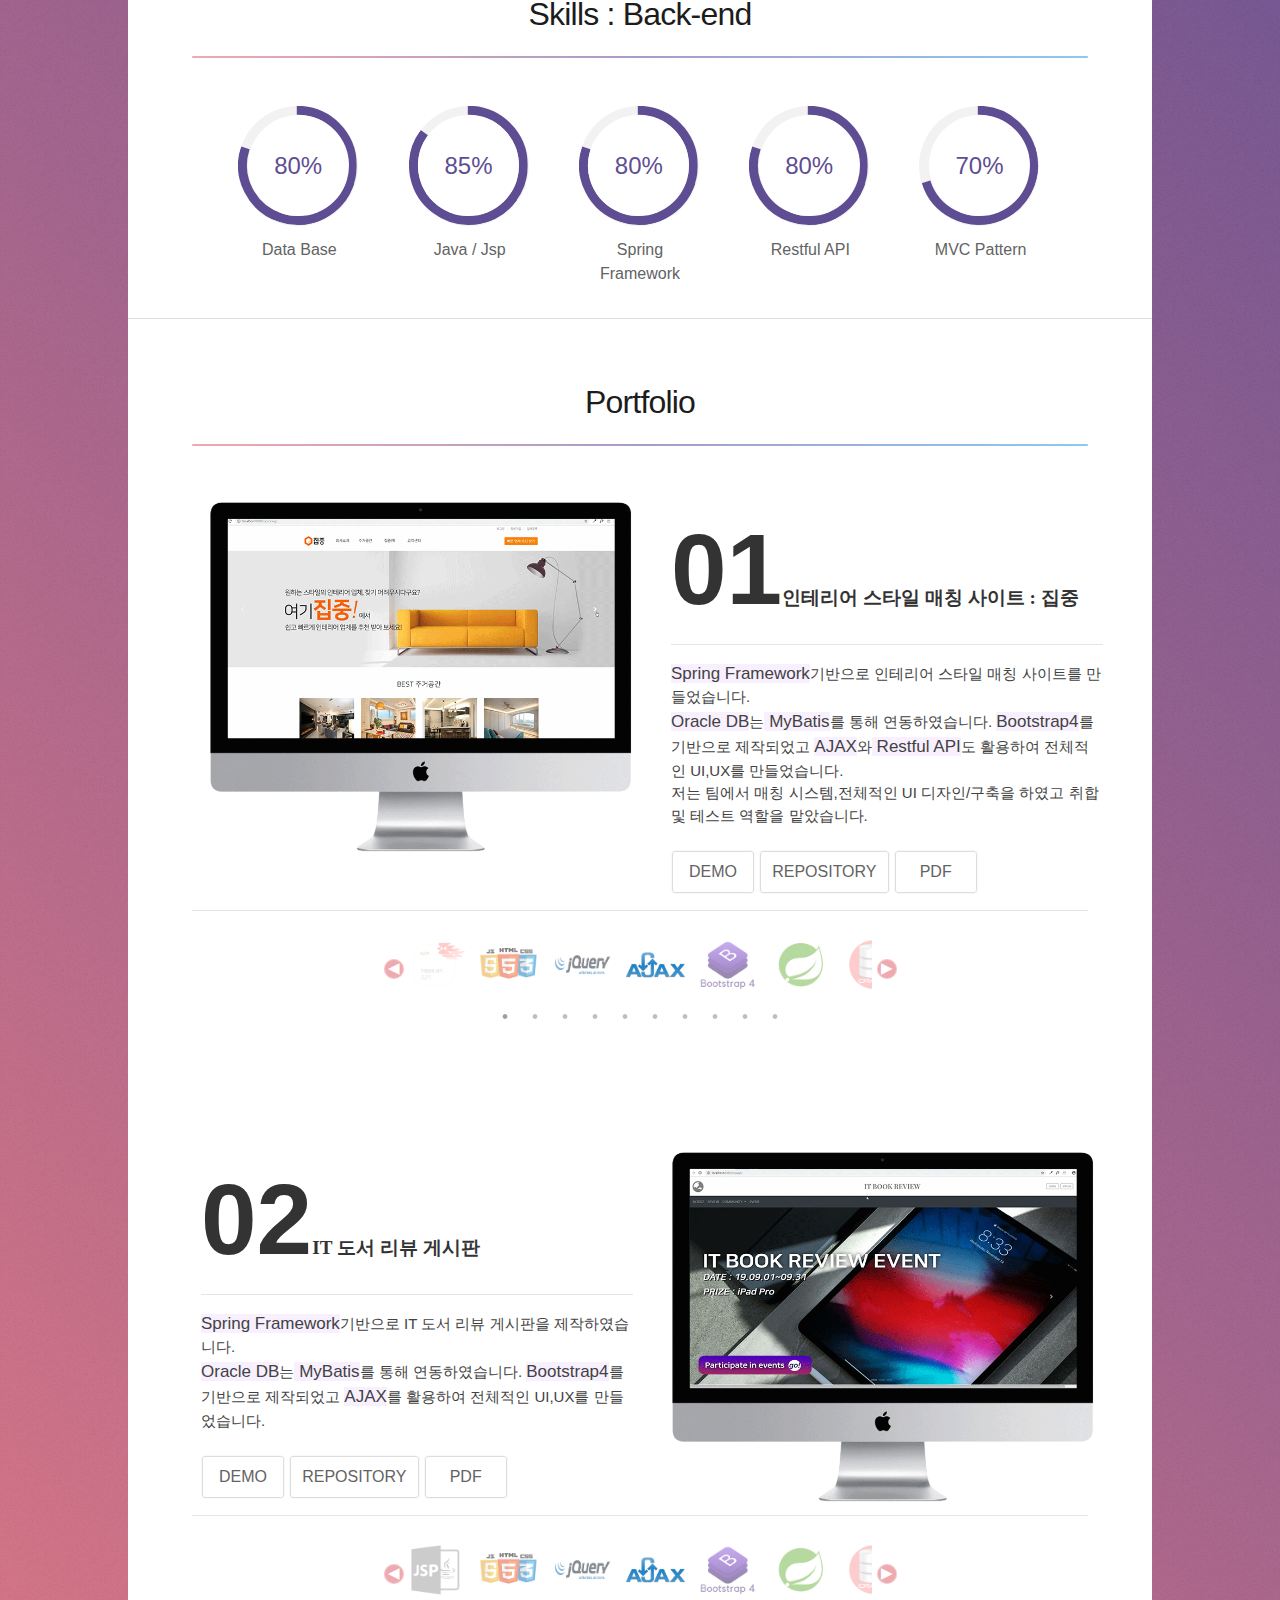
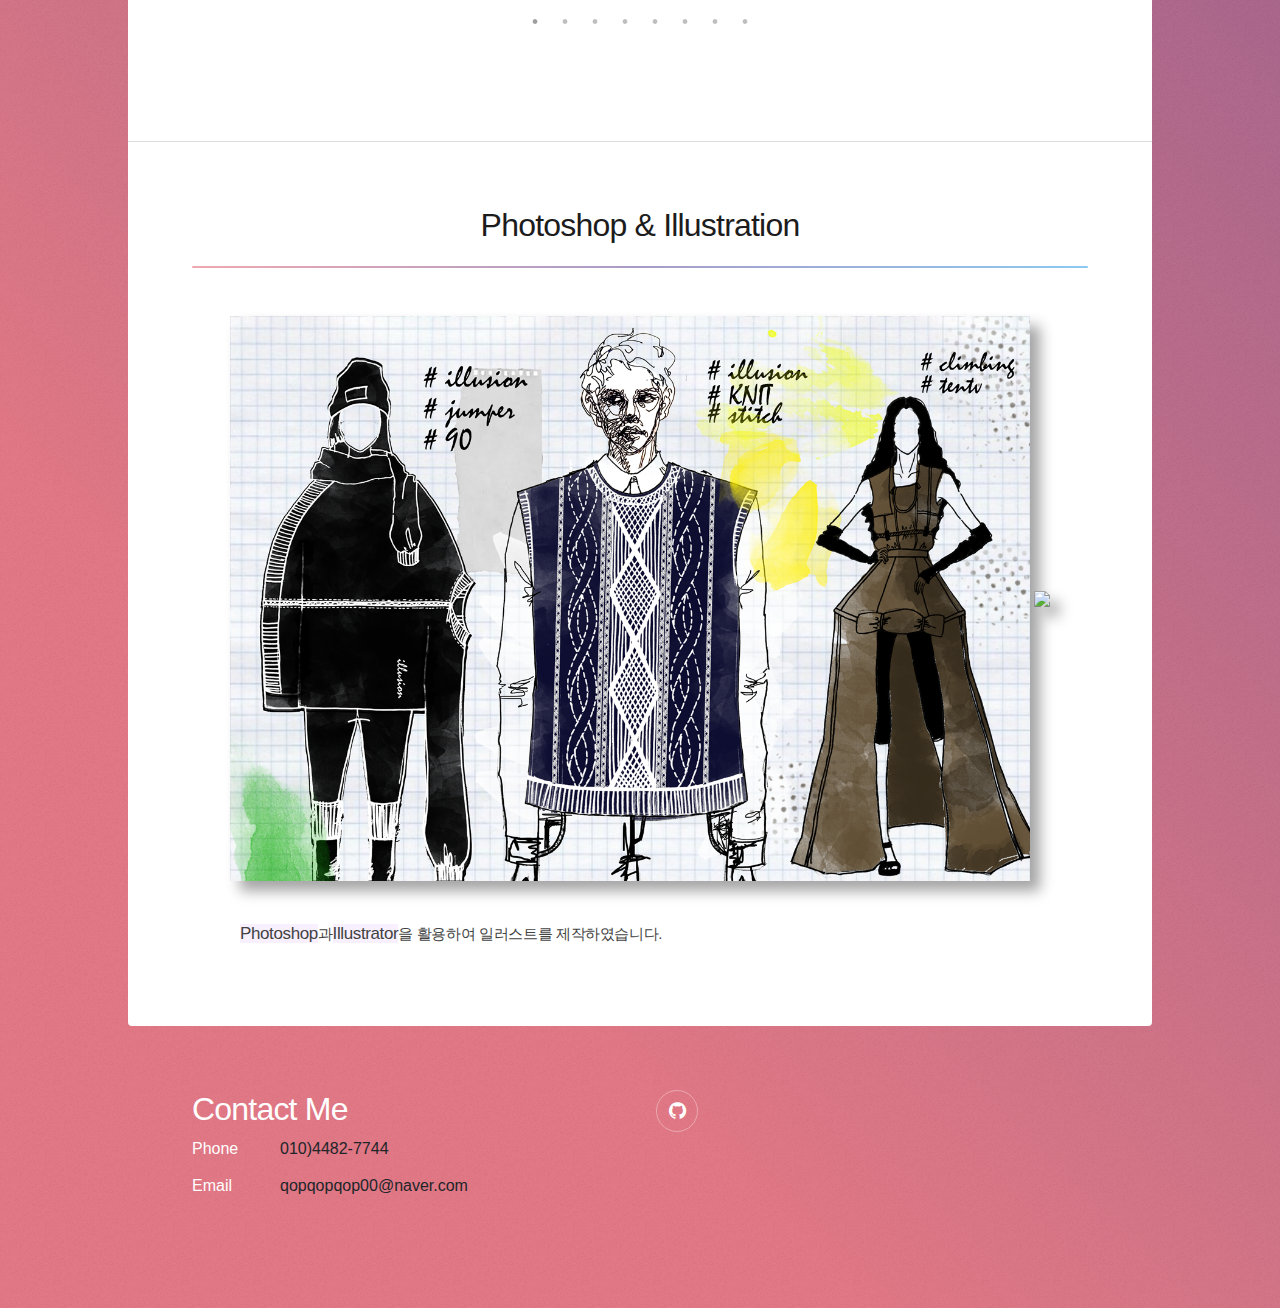
==== commit 1a0818d8: "Update index.html" ====
--- a/index.html
+++ b/index.html
@@ -84,7 +84,7 @@
 			<div id="wrapper">
 				<!-- Header -->
 					<header id="header" class="alt">
-						<span class="logo"><img src="images/sojeong0.jpg" alt="" /></span>
+						<span class="logo"><img src="images/sojeong5.jpg" alt="" /></span>
 						<h1>Choi So Jeong</h1>
 						<p>웹디자이너에서 웹개발자로</p>
 						
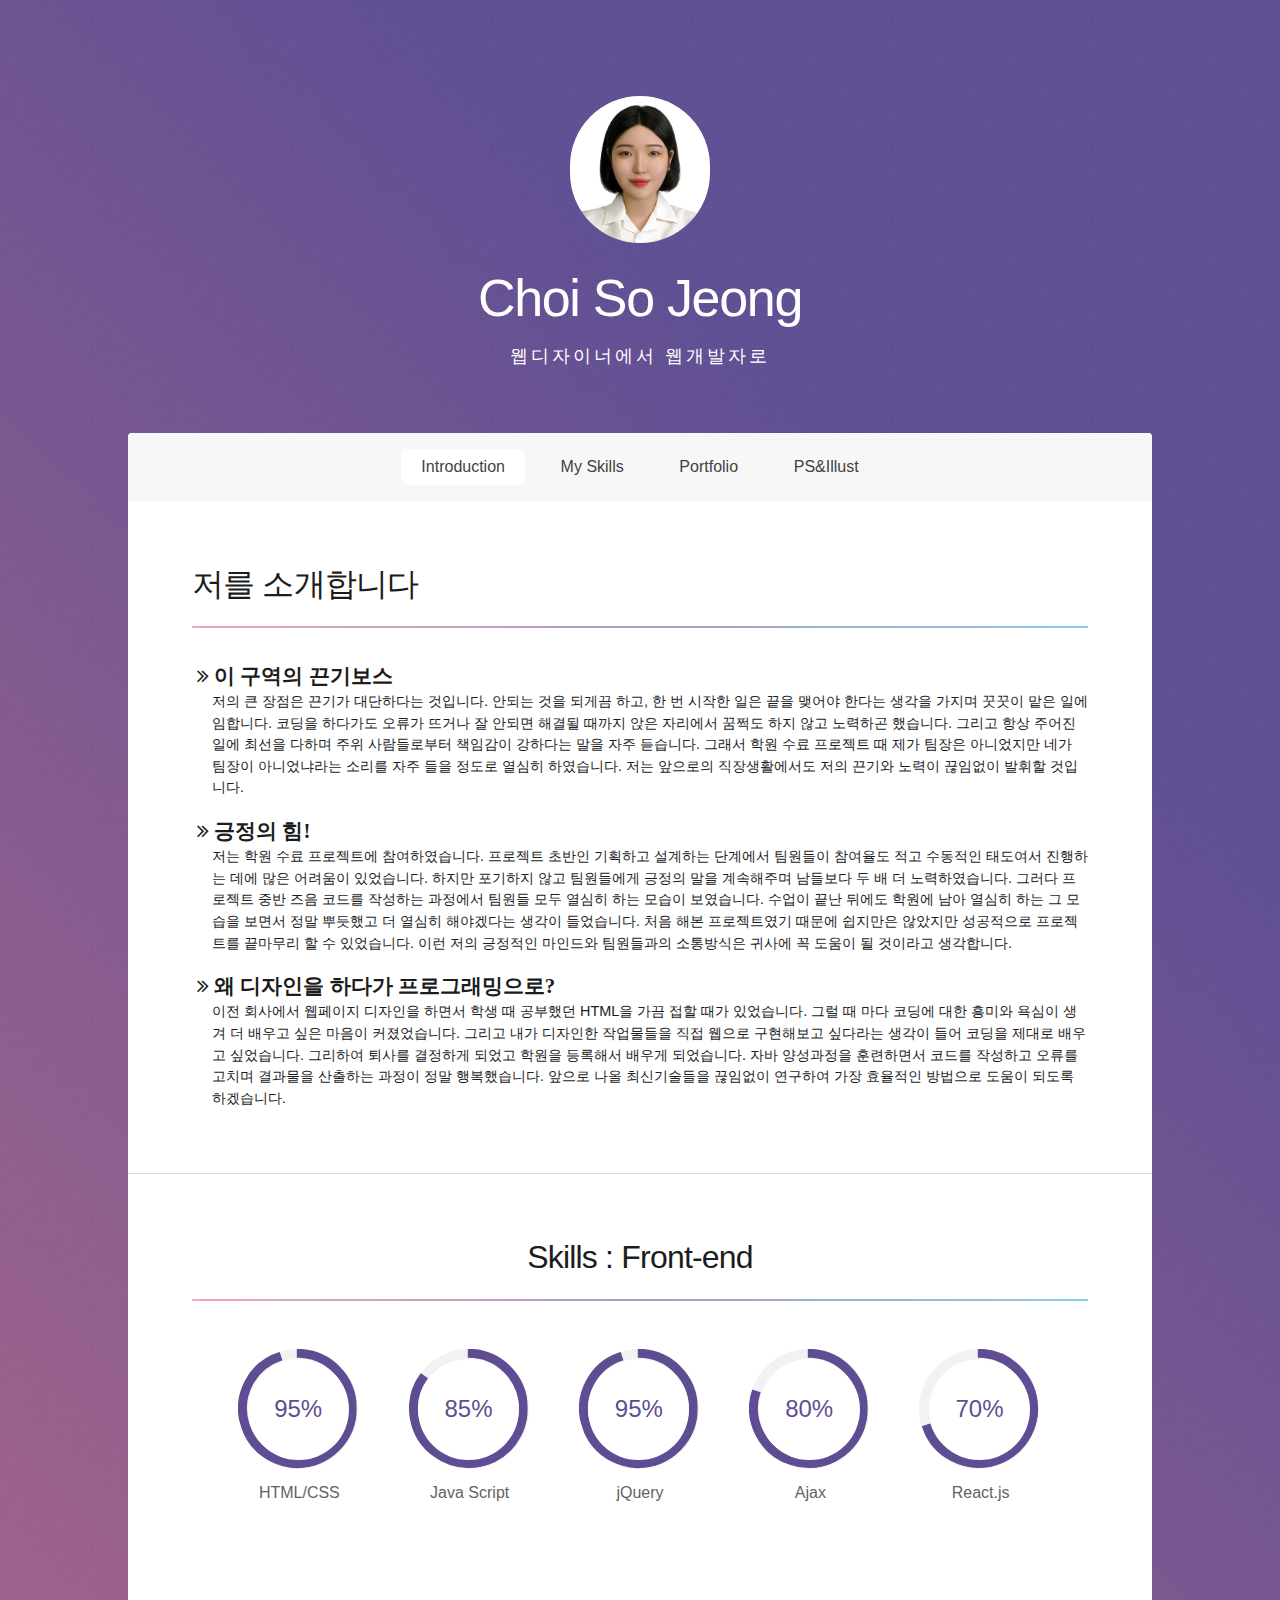
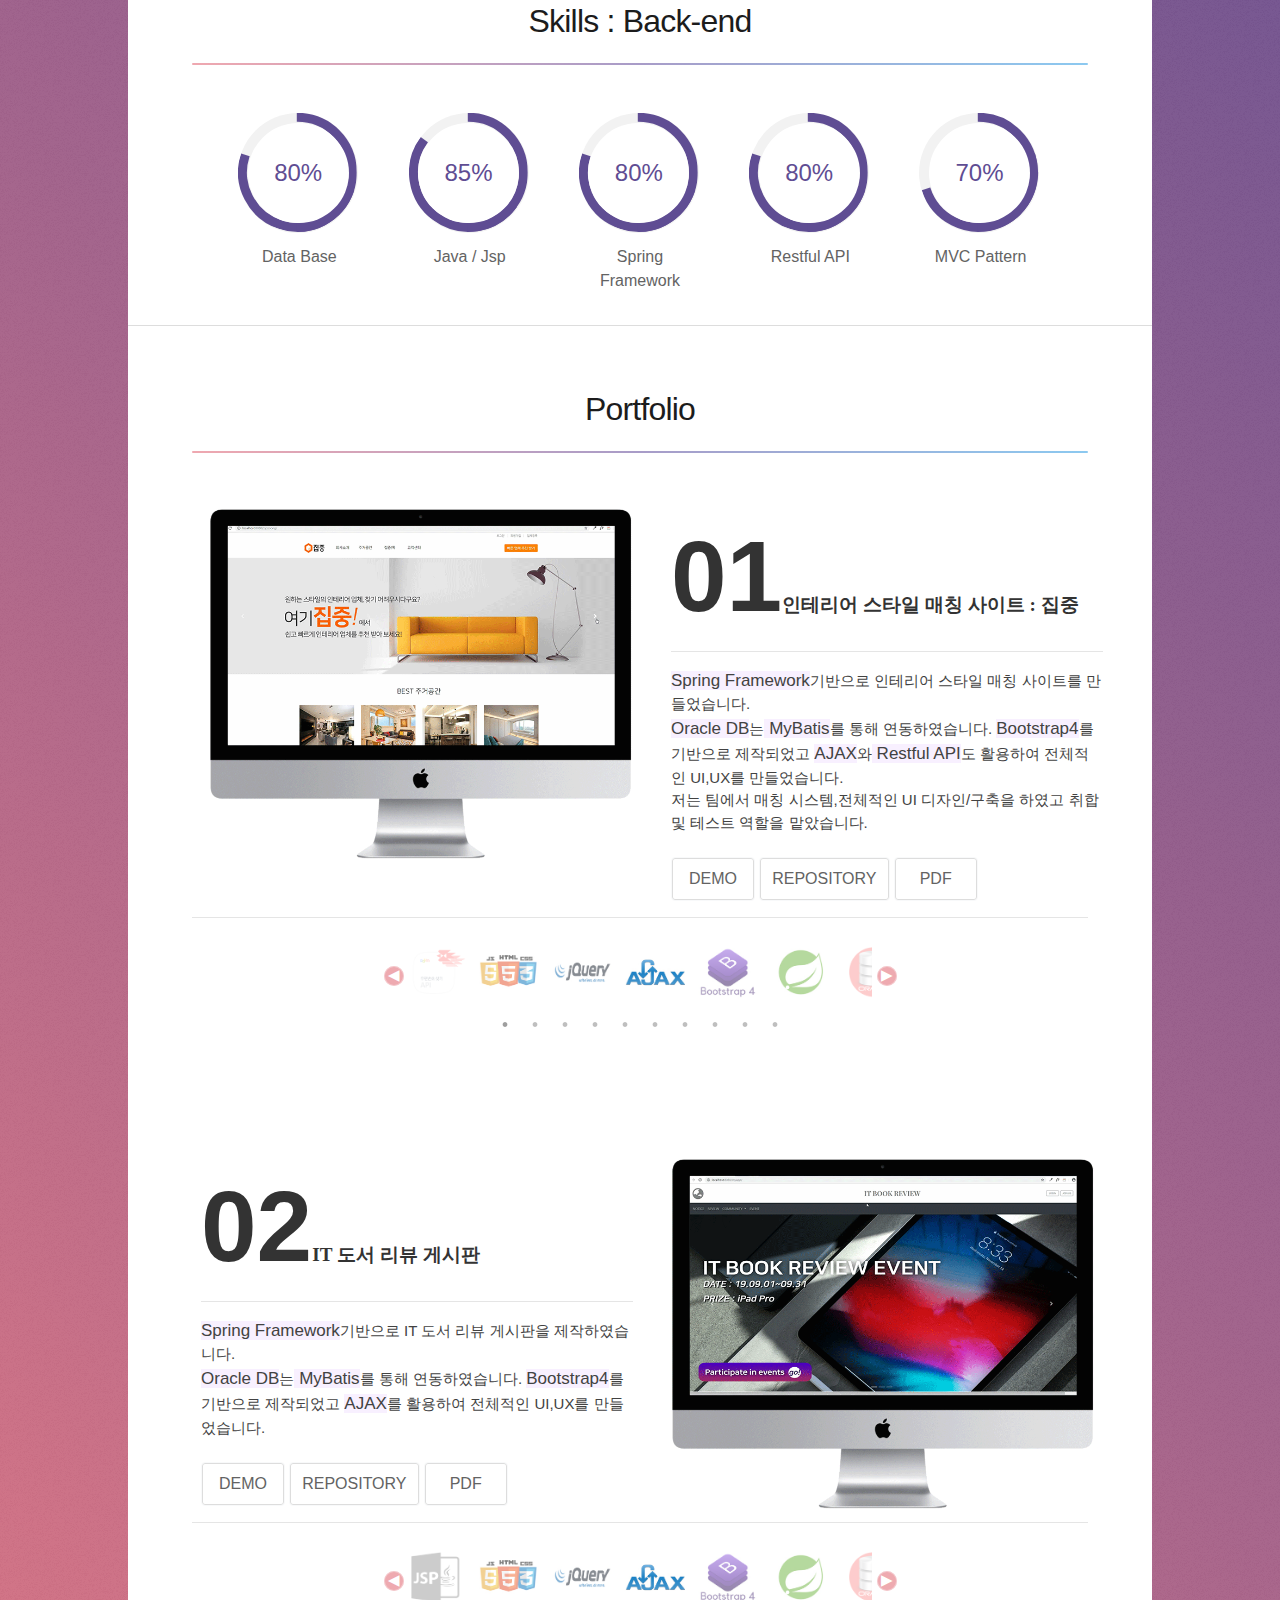
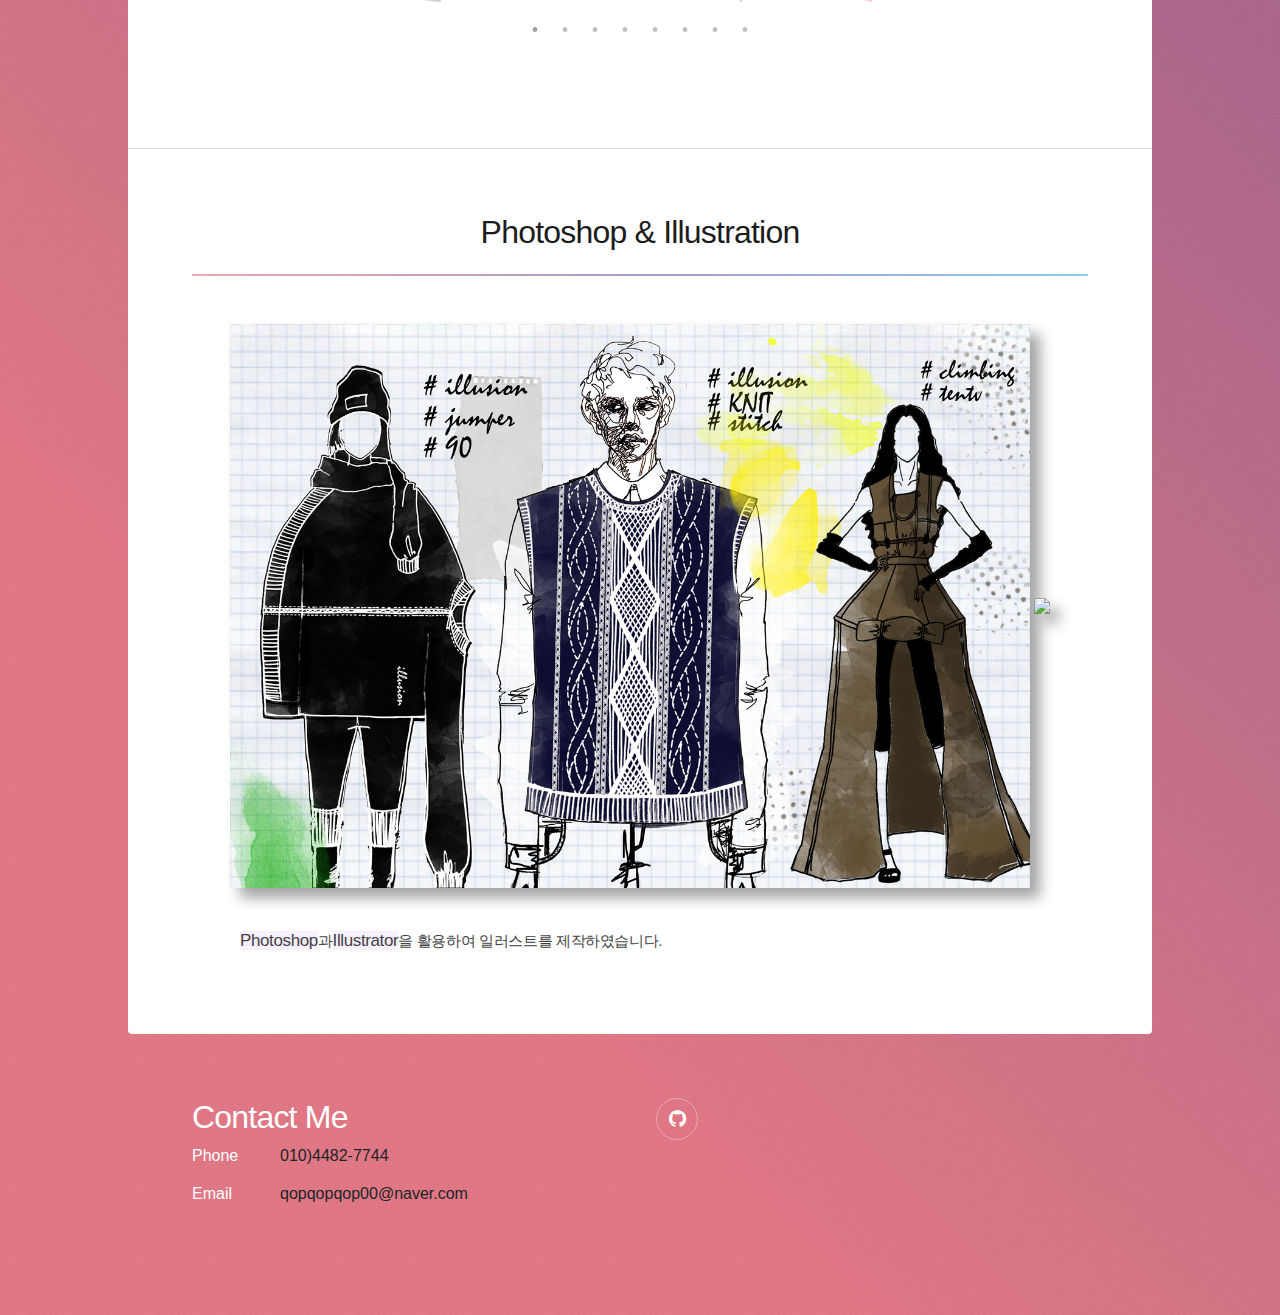
==== commit 6aa8d5ed: "Update index.html" ====
--- a/index.html
+++ b/index.html
@@ -84,7 +84,7 @@
 			<div id="wrapper">
 				<!-- Header -->
 					<header id="header" class="alt">
-						<span class="logo"><img src="images/sojeong5.jpg" alt="" /></span>
+						<span class="logo"><img src="images/sojeong6.jpg" alt="" /></span>
 						<h1>Choi So Jeong</h1>
 						<p>웹디자이너에서 웹개발자로</p>
 						
